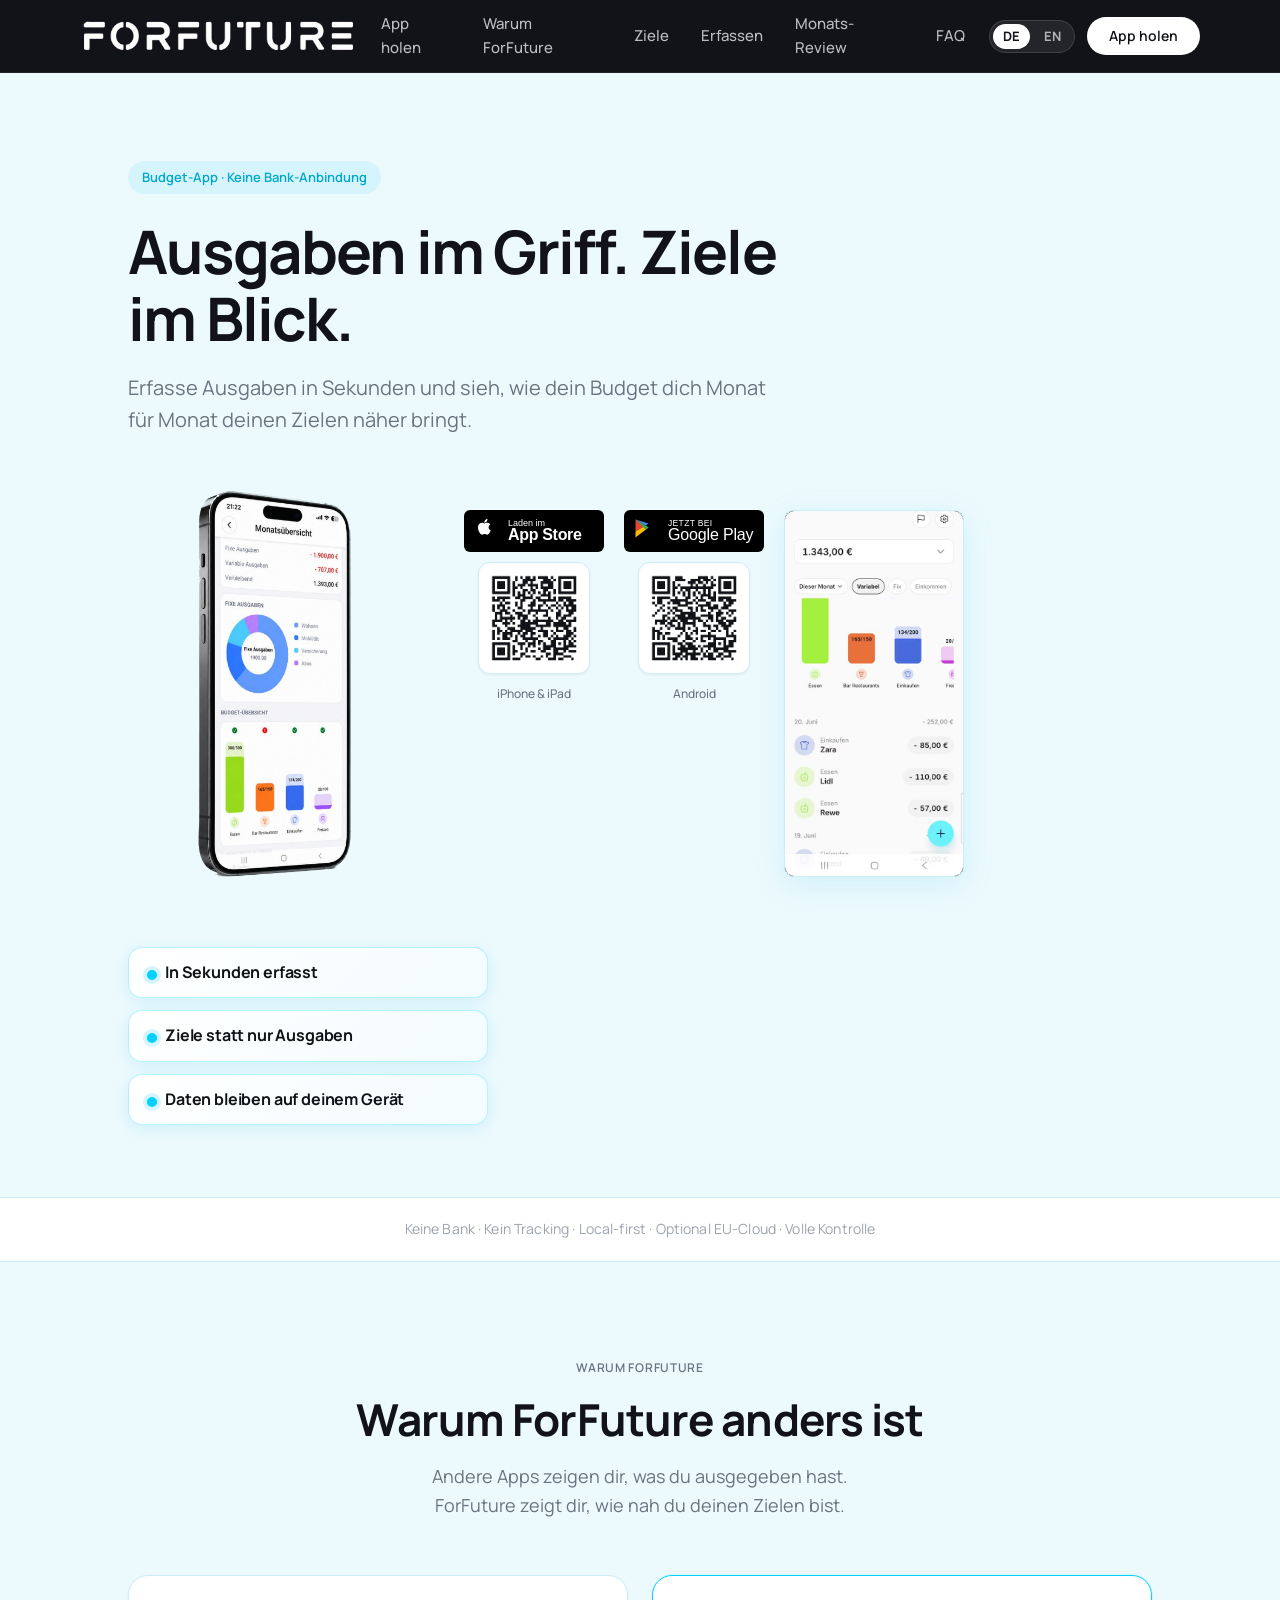
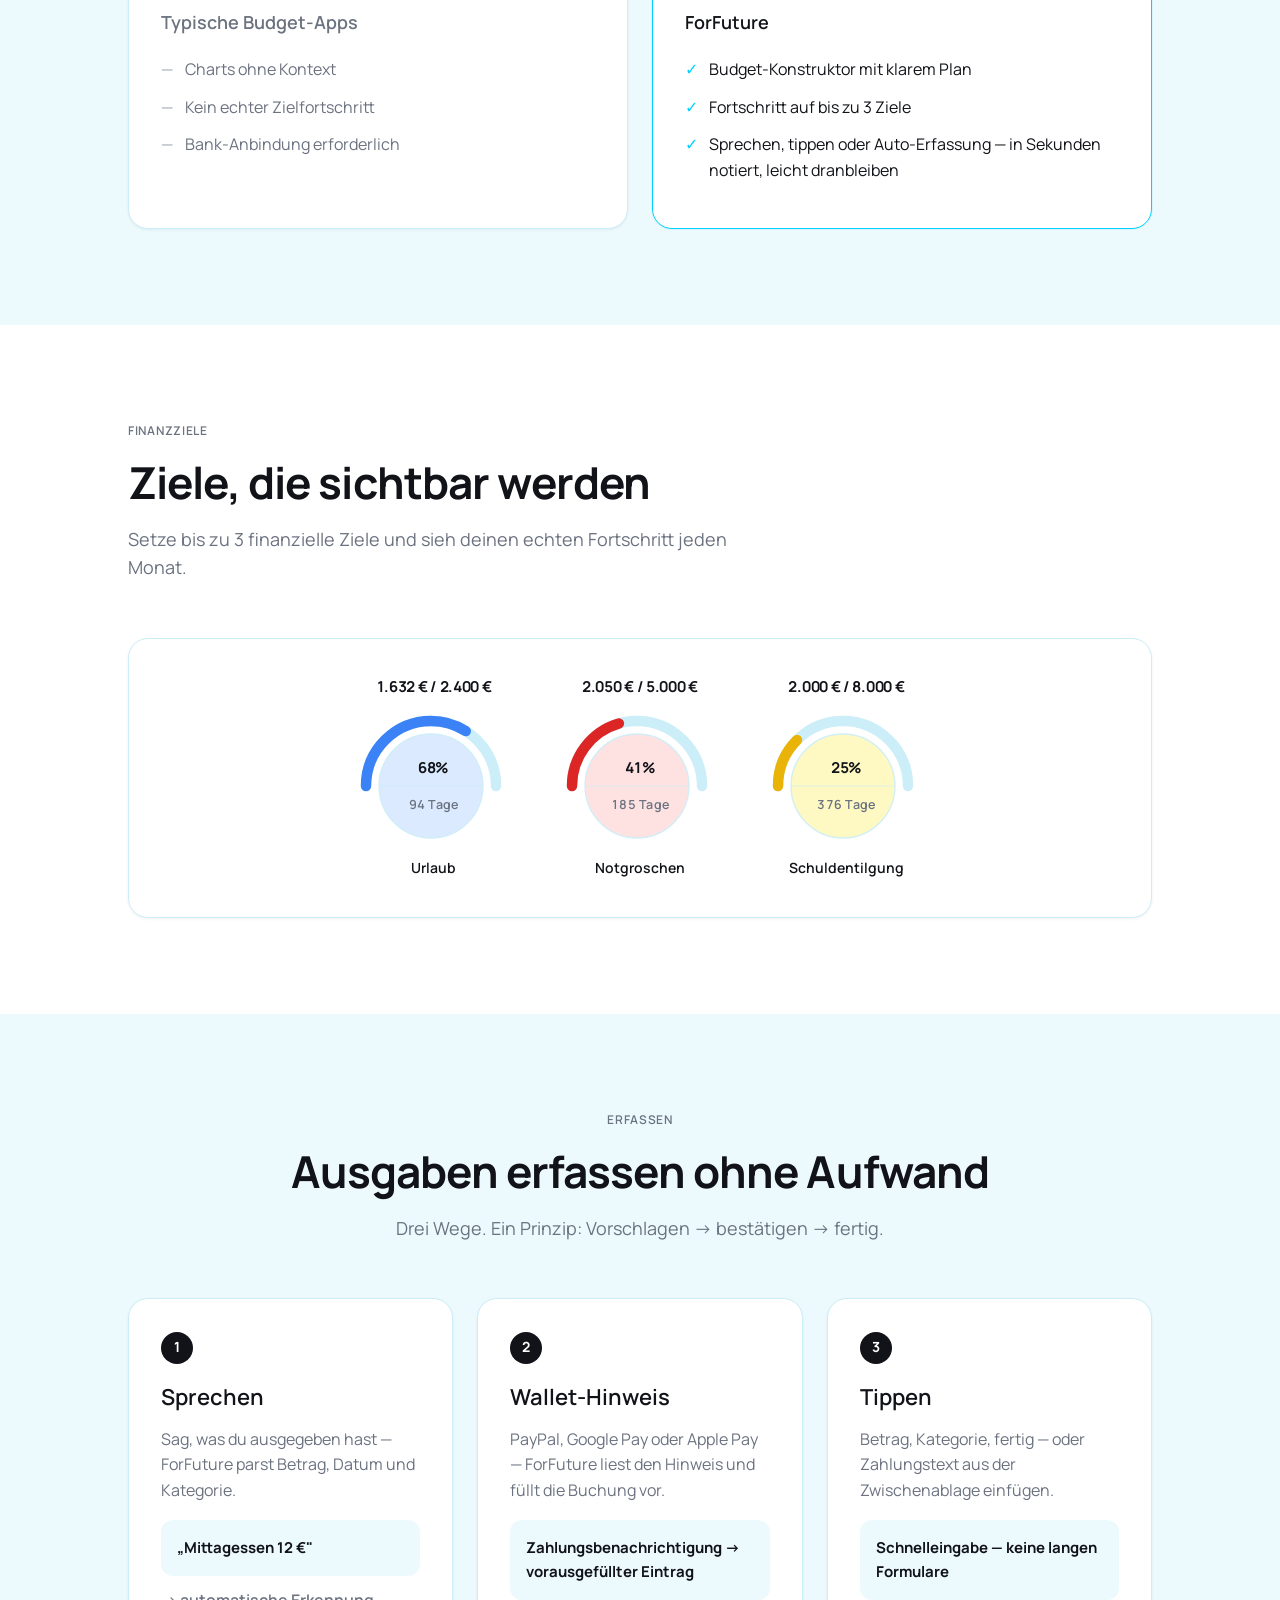
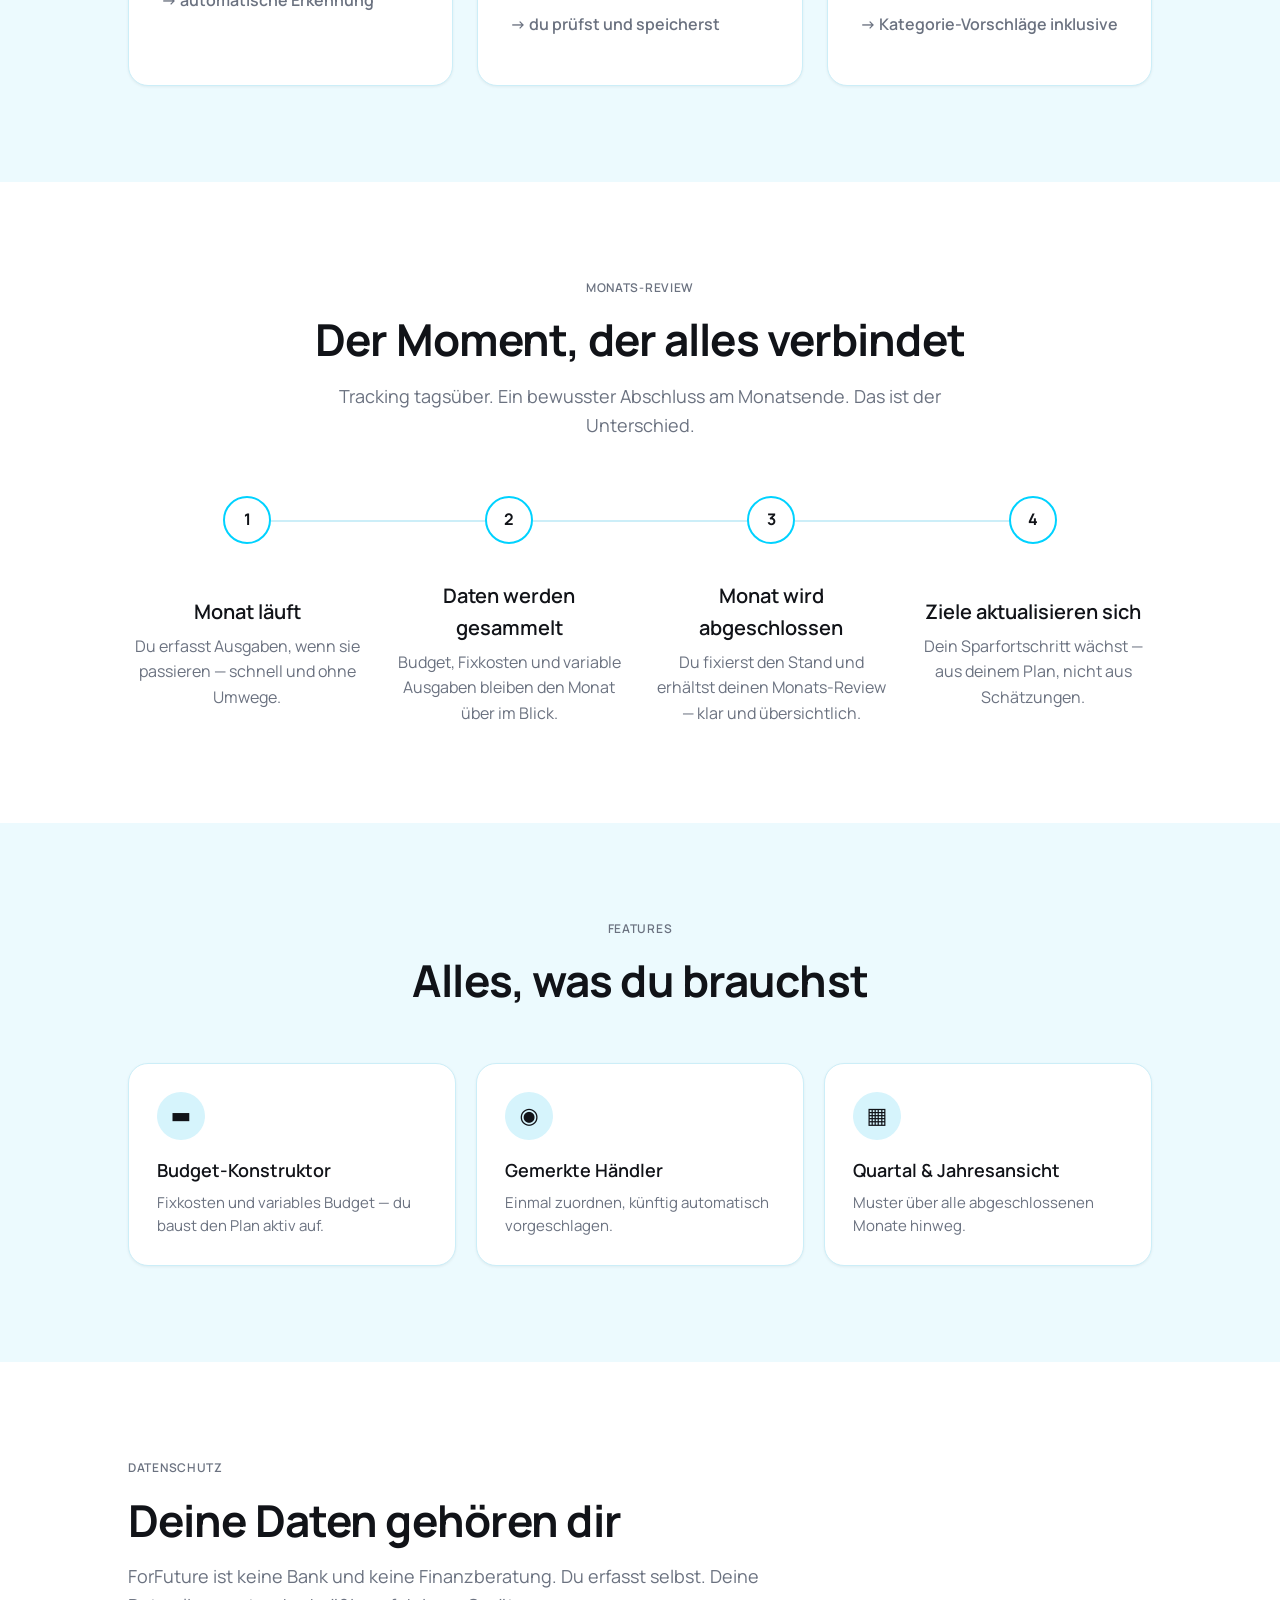
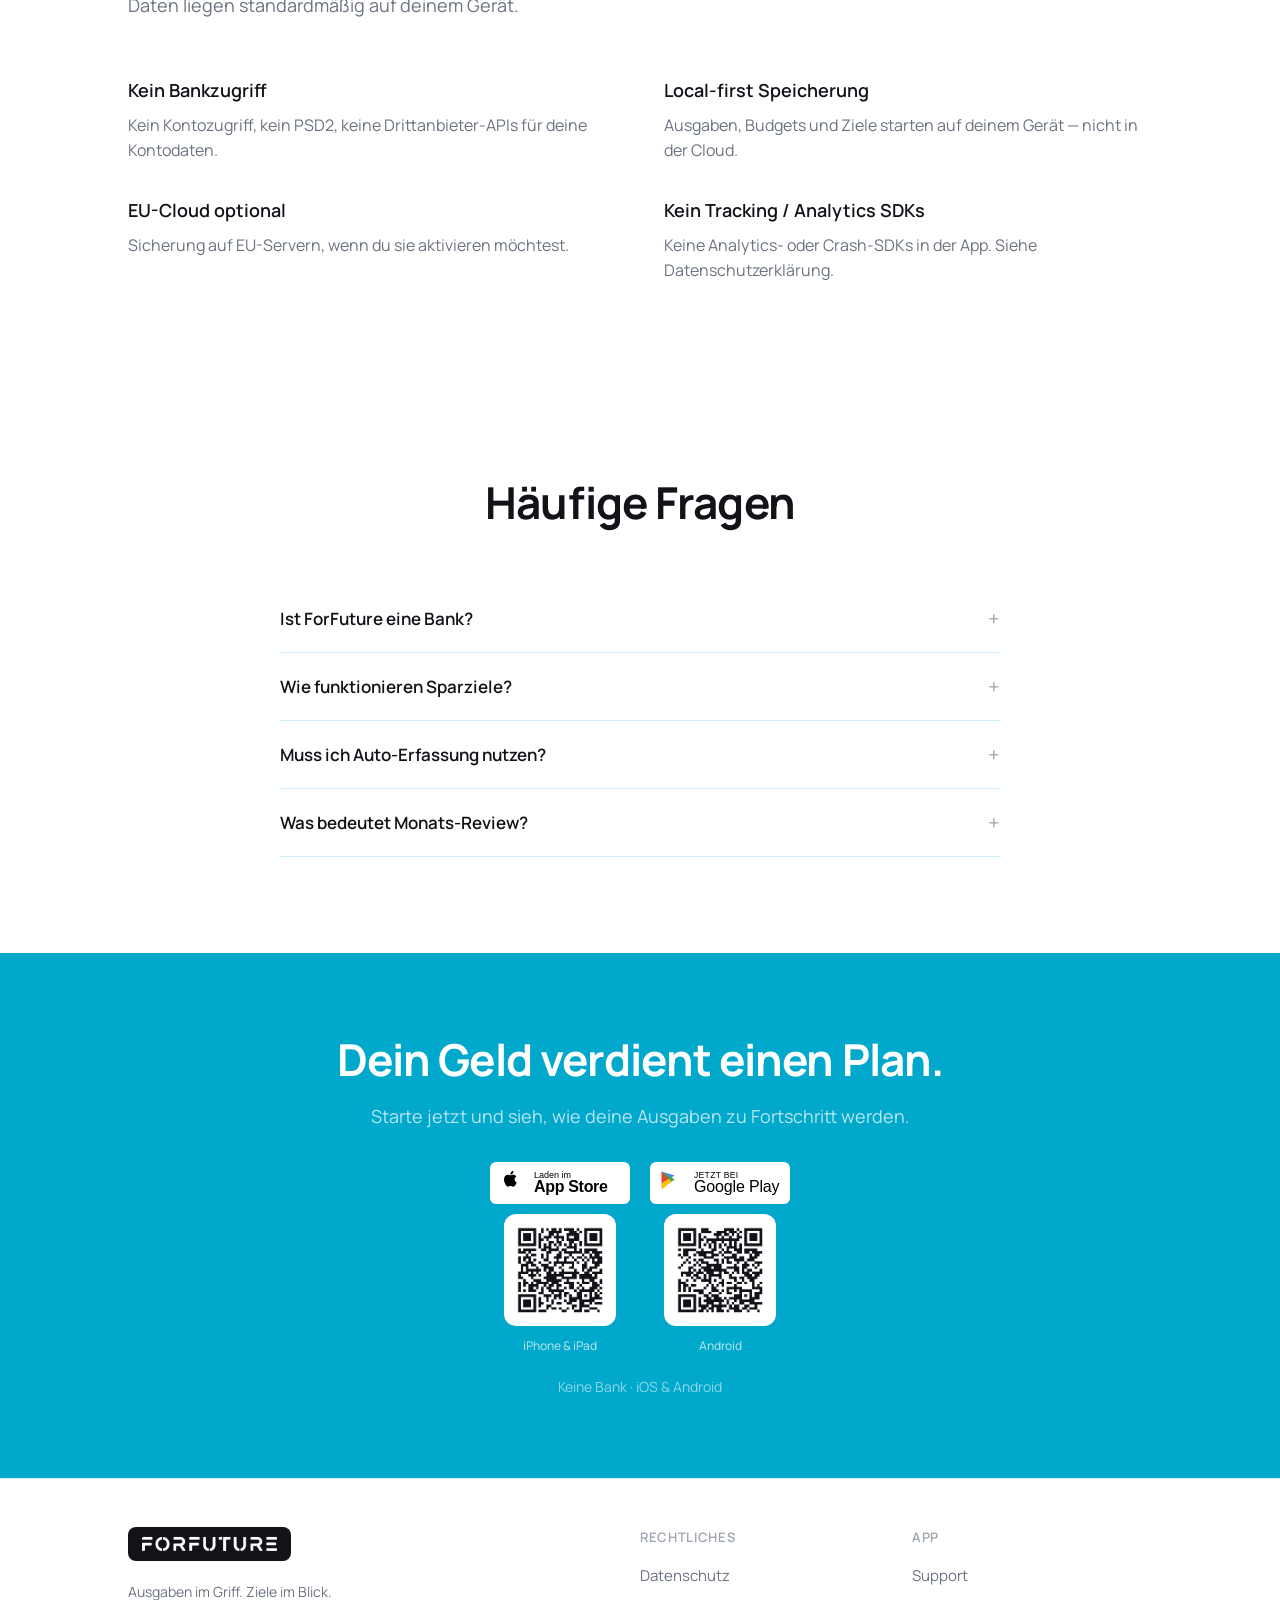
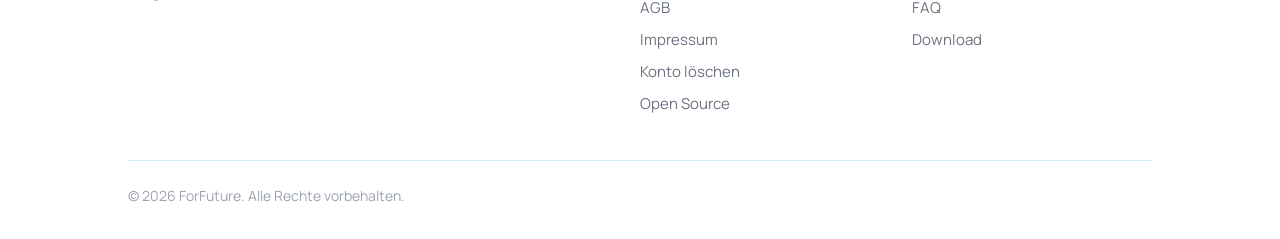
==== index.html @ 17294457 "Update index.html" ====
<!DOCTYPE html>
<html lang="de">
  <head>
    <meta charset="utf-8" />
    <meta name="viewport" content="width=device-width, initial-scale=1" />
    <title>ForFuture — Ausgaben im Griff. Ziele im Blick.</title>
    <meta
      name="description"
      content="Budget- und Ziel-App ohne Bank-Anbindung. Ausgaben in Sekunden erfassen, Sparziele verfolgen, Monate abschließen."
    />
    <meta property="og:title" content="ForFuture — Ausgaben im Griff. Ziele im Blick." />
    <meta
      property="og:description"
      content="Erfasse Ausgaben in Sekunden und sieh, wie dein Budget dich Monat für Monat deinen Zielen näher bringt."
    />
    <meta property="og:type" content="website" />
    <meta property="og:url" content="https://forfuture.app/" />
    <link rel="preconnect" href="https://fonts.googleapis.com" />
    <link rel="preconnect" href="https://fonts.gstatic.com" crossorigin />
    <link rel="icon" href="images/favicon.png" type="image/png" sizes="32x32" />
    <link rel="icon" href="images/favicon-512.png" type="image/png" sizes="512x512" />
    <link rel="apple-touch-icon" href="images/apple-touch-icon.png" sizes="180x180" />
    <link
      href="https://fonts.googleapis.com/css2?family=Manrope:wght@400;500;600;700&display=swap"
      rel="stylesheet"
    />
    <link rel="stylesheet" href="landing.css" />
  </head>
  <body>
    <header class="site-header">
      <div class="container header-inner">
        <a href="index.html" class="logo" data-i18n-aria="logo.aria" aria-label="ForFuture Startseite">
          <img
            src="images/forfuture-wordmark-dark.png"
            alt="ForFuture"
            class="logo-wordmark-header"
            width="200"
            height="32"
          />
        </a>
        <nav class="nav-desktop" data-i18n-aria="nav.aria" aria-label="Hauptnavigation">
          <a href="#download" data-i18n="nav.download">App holen</a>
          <a href="#warum" data-i18n="nav.why">Warum ForFuture</a>
          <a href="#ziele" data-i18n="nav.goals">Ziele</a>
          <a href="#erfassen" data-i18n="nav.capture">Erfassen</a>
          <a href="#monats-review" data-i18n="nav.review">Monats-Review</a>
          <a href="#faq" data-i18n="nav.faq">FAQ</a>
        </nav>
        <div class="header-actions">
          <div class="lang-switch" role="group" data-i18n-aria="lang.switch.aria" aria-label="Sprache wählen">
            <button type="button" class="lang-switch-btn is-active" data-lang="de" aria-pressed="true">DE</button>
            <button type="button" class="lang-switch-btn" data-lang="en" aria-pressed="false">EN</button>
          </div>
          <a href="#download" class="btn btn-primary btn-sm" data-i18n="nav.download">App holen</a>
          <button
            class="nav-toggle"
            type="button"
            data-i18n-aria="nav.menu"
            aria-label="Menü öffnen"
            aria-expanded="false"
            aria-controls="nav-mobile"
          >
            <span></span>
            <span></span>
            <span></span>
          </button>
        </div>
      </div>
      <nav id="nav-mobile" class="nav-mobile" data-i18n-aria="nav.mobile.aria" aria-label="Mobile Navigation">
        <div class="lang-switch lang-switch--mobile" role="group" data-i18n-aria="lang.switch.aria" aria-label="Sprache wählen">
          <button type="button" class="lang-switch-btn is-active" data-lang="de" aria-pressed="true">DE</button>
          <button type="button" class="lang-switch-btn" data-lang="en" aria-pressed="false">EN</button>
        </div>
        <a href="#download" data-i18n="nav.download">App holen</a>
        <a href="#warum" data-i18n="nav.why">Warum ForFuture</a>
        <a href="#ziele" data-i18n="nav.goals">Ziele</a>
        <a href="#erfassen" data-i18n="nav.capture">Erfassen</a>
        <a href="#monats-review" data-i18n="nav.review">Monats-Review</a>
        <a href="#faq" data-i18n="nav.faq">FAQ</a>
        <a href="#download" class="btn btn-primary" style="margin-top: 16px; text-align: center" data-i18n="nav.download">App holen</a>
      </nav>
    </header>

    <main>
      <!-- Hero -->
      <section class="hero" id="download">
        <div class="container">
          <div class="hero-intro">
            <span class="hero-eyebrow" data-i18n="hero.eyebrow">Budget-App · Keine Bank-Anbindung</span>
            <h1 class="hero-title" data-i18n="hero.title">Ausgaben im Griff. Ziele im Blick.</h1>
            <p class="hero-sub" data-i18n="hero.sub">
              Erfasse Ausgaben in Sekunden und sieh, wie dein Budget dich Monat für Monat deinen
              Zielen näher bringt.
            </p>
          </div>

          <div class="hero-media-row">
            <figure class="hero-phone">
              <img
                src="images/phone-ff2.png"
                data-i18n-alt="hero.phone.alt"
                alt="ForFuture App — Monatsübersicht auf dem Smartphone"
                class="hero-phone-img"
                width="300"
                height="612"
                loading="eager"
                decoding="async"
              />
            </figure>
            <div class="hero-store-col">
              <div class="hero-download-row">
              <div class="store-download-grid">
                <div class="store-download-card">
                  <a
                    href="https://apps.apple.com/de/app/forfuture/id6757244689"
                    class="store-badge-link"
                    data-store="ios"
                    target="_blank"
                    rel="noopener noreferrer"
                    data-i18n-aria="store.ios.aria"
                    aria-label="Im App Store laden">
                    <img
                      src="images/app-store-de.svg"
                      data-i18n-alt="store.ios.alt"
                      alt="Laden im App Store"
                      class="store-badge-img"
                      width="140"
                      height="42"
                    />
                  </a>
                  <a
                    href="https://apps.apple.com/de/app/forfuture/id6757244689"
                    class="store-qr-link"
                    data-store="ios"
                    target="_blank"
                    rel="noopener noreferrer"
                    data-i18n-aria="store.qr.ios.aria"
                    aria-label="QR-Code App Store">
                    <img
                      src="images/app-store.png"
                      alt="QR-Code App Store"
                      class="store-qr"
                      width="112"
                      height="112"
                      loading="lazy"
                    />
                  </a>
                  <span class="store-qr-label">iPhone &amp; iPad</span>
                </div>
                <div class="store-download-card">
                  <a
                    href="https://play.google.com/store/apps/details?id=com.forfuture"
                    class="store-badge-link"
                    data-store="android"
                    target="_blank"
                    rel="noopener noreferrer"
                    data-i18n-aria="store.android.aria"
                    aria-label="Bei Google Play laden">
                    <img
                      src="images/google-play-de.svg"
                      data-i18n-alt="store.android.alt"
                      alt="Jetzt bei Google Play"
                      class="store-badge-img"
                      width="140"
                      height="42"
                    />
                  </a>
                  <a
                    href="https://play.google.com/store/apps/details?id=com.forfuture"
                    class="store-qr-link"
                    data-store="android"
                    target="_blank"
                    rel="noopener noreferrer"
                    data-i18n-aria="store.qr.android.aria"
                    aria-label="QR-Code Google Play">
                    <img
                      src="images/google-play.png"
                      alt="QR-Code Google Play"
                      class="store-qr"
                      width="112"
                      height="112"
                      loading="lazy"
                    />
                  </a>
                  <span class="store-qr-label">Android</span>
                </div>
              </div>
              <figure class="hero-video-wrap">
                <video
                  class="hero-video"
                  autoplay
                  muted
                  loop
                  playsinline
                  preload="metadata"
                  poster="images/hero-demo-poster.jpg"
                  data-i18n-aria="hero.video.aria"
                  aria-label="ForFuture App — Kurzdemo"
                >
                  <source src="videos/hero-demo.mp4" type="video/mp4" />
                </video>
              </figure>
              </div>
            </div>
          </div>

          <div class="trust-pills hero-trust-pills">
            <span class="trust-pill" data-i18n="trust.pill1">In Sekunden erfasst</span>
            <span class="trust-pill" data-i18n="trust.pill2">Ziele statt nur Ausgaben</span>
            <span class="trust-pill" data-i18n="trust.pill3">Daten bleiben auf deinem Gerät</span>
          </div>
        </div>
      </section>

      <!-- Trust Bar -->
      <div class="trust-bar">
        <div class="container">
          <p data-i18n="trust.bar">
            Keine Bank · Kein Tracking · Local-first · Optional EU-Cloud · Volle Kontrolle
          </p>
        </div>
      </div>

      <!-- 3. Why ForFuture -->
      <section class="section" id="warum">
        <div class="container">
          <header class="section-header section-header--center">
            <span class="section-label" data-i18n="why.label">Warum ForFuture</span>
            <h2 class="section-title" data-i18n="why.title">Warum ForFuture anders ist</h2>
            <p class="section-sub section-sub--center" data-i18n-html="why.sub">
              Andere Apps zeigen dir, was du ausgegeben hast.<br />
              ForFuture zeigt dir, wie nah du deinen Zielen bist.
            </p>
          </header>
          <div class="comparison">
            <div class="comparison-card">
              <h3 data-i18n="why.other.title">Typische Budget-Apps</h3>
              <ul>
                <li data-i18n="why.other.l1">Charts ohne Kontext</li>
                <li data-i18n="why.other.l2">Kein echter Zielfortschritt</li>
                <li data-i18n="why.other.l3">Bank-Anbindung erforderlich</li>
              </ul>
            </div>
            <div class="comparison-card comparison-card--highlight">
              <h3 data-i18n="why.ff.title">ForFuture</h3>
              <ul>
                <li data-i18n="why.ff.l1">Budget-Konstruktor mit klarem Plan</li>
                <li data-i18n="why.ff.l2">Fortschritt auf bis zu 3 Ziele</li>
                <li data-i18n="why.ff.l3">Sprechen, tippen oder Auto-Erfassung — in Sekunden notiert, leicht dranbleiben</li>
              </ul>
            </div>
          </div>
        </div>
      </section>

      <!-- 4. Goals System -->
      <section class="section section--subtle" id="ziele">
        <div class="container">
          <header class="section-header">
            <span class="section-label" data-i18n="goals.label">Finanzziele</span>
            <h2 class="section-title" data-i18n="goals.title">Ziele, die sichtbar werden</h2>
            <p class="section-sub" data-i18n="goals.sub">
              Setze bis zu 3 finanzielle Ziele und sieh deinen echten Fortschritt jeden Monat.
            </p>
          </header>

          <div class="goals-showcase">
            <div class="goals-dash-card">
            <div class="goals-dash-row" role="list" data-i18n-aria="goals.aria" aria-label="Beispiel Sparziele">
              <article class="goal-dash" role="listitem" data-progress="68" data-r-out="65" style="--goal-accent: #3B82F6; --goal-soft: #DBEAFE">
                <p class="goal-dash-amount">1.632 € / 2.400 €</p>
                <div class="goal-dash-ring-wrap">
                  <svg class="goal-dash-svg" viewBox="0 0 154 146" aria-hidden="true">
                    <path class="goal-dash-track" d="M 9 79 A 65 65 0 0 1 139 79" />
                    <path
                      class="goal-dash-progress"
                      d="M 9 79 A 65 65 0 0 1 139 79"
                      stroke="#3B82F6"
                      pathLength="100"
                      stroke-dasharray="68 100"
                      stroke-dashoffset="0"
                    />
                    <circle class="goal-dash-inner" cx="74" cy="79" r="52" />
                    <circle class="goal-dash-inner-ring" cx="74" cy="79" r="52" />
                    <line class="goal-dash-midline" x1="22" y1="79" x2="126" y2="79" />
                  </svg>
                  <div class="goal-dash-face">
                    <span class="goal-dash-pct">68%</span>
                    <span class="goal-dash-days" data-i18n="goal.days1">94 Tage</span>
                  </div>
                </div>
                <h4 class="goal-dash-title" data-i18n="goal.vacation">Urlaub</h4>
              </article>

              <article class="goal-dash" role="listitem" data-progress="41" data-r-out="65" style="--goal-accent: #DC2626; --goal-soft: #FEE2E2">
                <p class="goal-dash-amount">2.050 € / 5.000 €</p>
                <div class="goal-dash-ring-wrap">
                  <svg class="goal-dash-svg" viewBox="0 0 154 146" aria-hidden="true">
                    <path class="goal-dash-track" d="M 9 79 A 65 65 0 0 1 139 79" />
                    <path
                      class="goal-dash-progress"
                      d="M 9 79 A 65 65 0 0 1 139 79"
                      stroke="#DC2626"
                      pathLength="100"
                      stroke-dasharray="41 100"
                      stroke-dashoffset="0"
                    />
                    <circle class="goal-dash-inner" cx="74" cy="79" r="52" />
                    <circle class="goal-dash-inner-ring" cx="74" cy="79" r="52" />
                    <line class="goal-dash-midline" x1="22" y1="79" x2="126" y2="79" />
                  </svg>
                  <div class="goal-dash-face">
                    <span class="goal-dash-pct">41%</span>
                    <span class="goal-dash-days" data-i18n="goal.days2">185 Tage</span>
                  </div>
                </div>
                <h4 class="goal-dash-title" data-i18n="goal.emergency">Notgroschen</h4>
              </article>

              <article class="goal-dash" role="listitem" data-progress="25" data-r-out="65" style="--goal-accent: #EAB308; --goal-soft: #FEF9C3">
                <p class="goal-dash-amount">2.000 € / 8.000 €</p>
                <div class="goal-dash-ring-wrap">
                  <svg class="goal-dash-svg" viewBox="0 0 154 146" aria-hidden="true">
                    <path class="goal-dash-track" d="M 9 79 A 65 65 0 0 1 139 79" />
                    <path
                      class="goal-dash-progress"
                      d="M 9 79 A 65 65 0 0 1 139 79"
                      stroke="#EAB308"
                      pathLength="100"
                      stroke-dasharray="25 100"
                      stroke-dashoffset="0"
                    />
                    <circle class="goal-dash-inner" cx="74" cy="79" r="52" />
                    <circle class="goal-dash-inner-ring" cx="74" cy="79" r="52" />
                    <line class="goal-dash-midline" x1="22" y1="79" x2="126" y2="79" />
                  </svg>
                  <div class="goal-dash-face">
                    <span class="goal-dash-pct">25%</span>
                    <span class="goal-dash-days" data-i18n="goal.days3">376 Tage</span>
                  </div>
                </div>
                <h4 class="goal-dash-title" data-i18n="goal.debt">Schuldentilgung</h4>
              </article>
            </div>
            </div>
          </div>
        </div>
      </section>

      <!-- 5. Easy Tracking -->
      <section class="section" id="erfassen">
        <div class="container">
          <header class="section-header section-header--center">
            <span class="section-label" data-i18n="capture.label">Erfassen</span>
            <h2 class="section-title" data-i18n="capture.title">Ausgaben erfassen ohne Aufwand</h2>
            <p class="section-sub section-sub--center" data-i18n="capture.sub">
              Drei Wege. Ein Prinzip: Vorschlagen → bestätigen → fertig.
            </p>
          </header>

          <div class="methods-grid">
            <article class="method-card">
              <span class="method-num">1</span>
              <h3 data-i18n="method1.title">Sprechen</h3>
              <p data-i18n="method1.p">Sag, was du ausgegeben hast — ForFuture parst Betrag, Datum und Kategorie.</p>
              <div class="method-demo">
                <strong data-i18n="method1.demo">„Mittagessen 12 €"</strong>
              </div>
              <p class="method-arrow" data-i18n="method1.arrow">→ automatische Erkennung</p>
            </article>

            <article class="method-card">
              <span class="method-num">2</span>
              <h3 data-i18n="method2.title">Wallet-Hinweis</h3>
              <p data-i18n="method2.p">PayPal, Google Pay oder Apple Pay — ForFuture liest den Hinweis und füllt die Buchung vor.</p>
              <div class="method-demo">
                <strong data-i18n="method2.demo">Zahlungsbenachrichtigung → vorausgefüllter Eintrag</strong>
              </div>
              <p class="method-arrow" data-i18n="method2.arrow">→ du prüfst und speicherst</p>
            </article>

            <article class="method-card">
              <span class="method-num">3</span>
              <h3 data-i18n="method3.title">Tippen</h3>
              <p data-i18n="method3.p">Betrag, Kategorie, fertig — oder Zahlungstext aus der Zwischenablage einfügen.</p>
              <div class="method-demo">
                <strong data-i18n="method3.demo">Schnelleingabe — keine langen Formulare</strong>
              </div>
              <p class="method-arrow" data-i18n="method3.arrow">→ Kategorie-Vorschläge inklusive</p>
            </article>
          </div>
        </div>
      </section>

      <!-- 6. Monthly Progress Loop -->
      <section class="section section--subtle" id="monats-review">
        <div class="container">
          <header class="section-header section-header--center">
            <span class="section-label" data-i18n="review.label">Monats-Review</span>
            <h2 class="section-title" data-i18n="review.title">Der Moment, der alles verbindet</h2>
            <p class="section-sub section-sub--center" data-i18n="review.sub">
              Tracking tagsüber. Ein bewusster Abschluss am Monatsende. Das ist der Unterschied.
            </p>
          </header>

          <div class="loop-steps">
            <div class="loop-step">
              <span class="loop-step-num">1</span>
              <div>
                <h3 data-i18n="loop1.title">Monat läuft</h3>
                <p data-i18n="loop1.p">Du erfasst Ausgaben, wenn sie passieren — schnell und ohne Umwege.</p>
              </div>
            </div>
            <div class="loop-step">
              <span class="loop-step-num">2</span>
              <div>
                <h3 data-i18n="loop2.title">Daten werden gesammelt</h3>
                <p data-i18n="loop2.p">Budget, Fixkosten und variable Ausgaben bleiben den Monat über im Blick.</p>
              </div>
            </div>
            <div class="loop-step">
              <span class="loop-step-num">3</span>
              <div>
                <h3 data-i18n="loop3.title">Monat wird abgeschlossen</h3>
                <p data-i18n="loop3.p">Du fixierst den Stand und erhältst deinen Monats-Review — klar und übersichtlich.</p>
              </div>
            </div>
            <div class="loop-step">
              <span class="loop-step-num">4</span>
              <div>
                <h3 data-i18n="loop4.title">Ziele aktualisieren sich</h3>
                <p data-i18n="loop4.p">Dein Sparfortschritt wächst — aus deinem Plan, nicht aus Schätzungen.</p>
              </div>
            </div>
          </div>
        </div>
      </section>

      <!-- 7. Feature Grid -->
      <section class="section" id="features">
        <div class="container">
          <header class="section-header section-header--center">
            <span class="section-label" data-i18n="feat.label">Features</span>
            <h2 class="section-title" data-i18n="feat.title">Alles, was du brauchst</h2>
          </header>

          <div class="feature-grid feature-grid--3">
            <article class="feature-card">
              <div class="feature-card-icon" aria-hidden="true">▬</div>
              <h3 data-i18n="feat1.title">Budget-Konstruktor</h3>
              <p data-i18n="feat1.p">Fixkosten und variables Budget — du baust den Plan aktiv auf.</p>
            </article>
            <article class="feature-card">
              <div class="feature-card-icon" aria-hidden="true">◉</div>
              <h3 data-i18n="feat2.title">Gemerkte Händler</h3>
              <p data-i18n="feat2.p">Einmal zuordnen, künftig automatisch vorgeschlagen.</p>
            </article>
            <article class="feature-card">
              <div class="feature-card-icon" aria-hidden="true">▦</div>
              <h3 data-i18n="feat3.title">Quartal &amp; Jahresansicht</h3>
              <p data-i18n="feat3.p">Muster über alle abgeschlossenen Monate hinweg.</p>
            </article>
          </div>
        </div>
      </section>

      <!-- 8. Trust & Privacy -->
      <section class="section section--subtle" id="vertrauen">
        <div class="container">
          <header class="section-header">
            <span class="section-label" data-i18n="privacy.label">Datenschutz</span>
            <h2 class="section-title" data-i18n="privacy.title">Deine Daten gehören dir</h2>
            <p class="section-sub" data-i18n="privacy.sub">
              ForFuture ist keine Bank und keine Finanzberatung. Du erfasst selbst. Deine Daten
              liegen standardmäßig auf deinem Gerät.
            </p>
          </header>

          <div class="trust-grid">
            <div class="trust-point">
              <h3 data-i18n="priv1.title">Kein Bankzugriff</h3>
              <p data-i18n="priv1.p">Kein Kontozugriff, kein PSD2, keine Drittanbieter-APIs für deine Kontodaten.</p>
            </div>
            <div class="trust-point">
              <h3 data-i18n="priv2.title">Local-first Speicherung</h3>
              <p data-i18n="priv2.p">Ausgaben, Budgets und Ziele starten auf deinem Gerät — nicht in der Cloud.</p>
            </div>
            <div class="trust-point">
              <h3 data-i18n="priv3.title">EU-Cloud optional</h3>
              <p data-i18n="priv3.p">Sicherung auf EU-Servern, wenn du sie aktivieren möchtest.</p>
            </div>
            <div class="trust-point">
              <h3 data-i18n="priv4.title">Kein Tracking / Analytics SDKs</h3>
              <p data-i18n-html="priv4.p">Keine Analytics- oder Crash-SDKs in der App. Siehe
                <a href="privacy-policy.html">Datenschutzerklärung</a>.</p>
            </div>
          </div>
        </div>
      </section>

      <!-- FAQ -->
      <section class="section section--subtle" id="faq">
        <div class="container">
          <header class="section-header section-header--center">
            <h2 class="section-title" data-i18n="faq.title">Häufige Fragen</h2>
          </header>

          <div class="faq-list">
            <div class="faq-item">
              <button class="faq-question" type="button" aria-expanded="false">
                <span data-i18n="faq1.q">Ist ForFuture eine Bank?</span>
                <span class="faq-icon" aria-hidden="true">+</span>
              </button>
              <div class="faq-answer" data-i18n="faq1.a">
                Nein. Du erfasst Ausgaben selbst. ForFuture ist keine Finanzberatung und verbindet
                sich nicht mit deinem Girokonto.
              </div>
            </div>
            <div class="faq-item">
              <button class="faq-question" type="button" aria-expanded="false">
                <span data-i18n="faq2.q">Wie funktionieren Sparziele?</span>
                <span class="faq-icon" aria-hidden="true">+</span>
              </button>
              <div class="faq-answer" data-i18n="faq2.a">
                Du legst bis zu drei Ziele mit Betrag und Datum fest. Beim Monats-Review wird der
                Fortschritt aus deinem Budget aktualisiert.
              </div>
            </div>
            <div class="faq-item">
              <button class="faq-question" type="button" aria-expanded="false">
                <span data-i18n="faq3.q">Muss ich Auto-Erfassung nutzen?</span>
                <span class="faq-icon" aria-hidden="true">+</span>
              </button>
              <div class="faq-answer" data-i18n="faq3.a">
                Nein. Sprechen, Tippen und Einfügen funktionieren immer. Auto-Erfassung aus
                Wallet-Hinweisen ist optional.
              </div>
            </div>
            <div class="faq-item">
              <button class="faq-question" type="button" aria-expanded="false">
                <span data-i18n="faq4.q">Was bedeutet Monats-Review?</span>
                <span class="faq-icon" aria-hidden="true">+</span>
              </button>
              <div class="faq-answer" data-i18n="faq4.a">
                Du schließt den Monat ab, erhältst einen Bericht und deine Sparziele werden
                aktualisiert. Quartal- und Jahresübersichten bauen darauf auf.
              </div>
            </div>
          </div>
        </div>
      </section>

      <!-- 11. Final CTA -->
      <section class="final-cta" id="cta-bottom">
        <div class="container">
          <h2 class="section-title" data-i18n="cta.title">Dein Geld verdient einen Plan.</h2>
          <p class="section-sub section-sub--center" data-i18n="cta.sub">
            Starte jetzt und sieh, wie deine Ausgaben zu Fortschritt werden.
          </p>
          <div class="store-download-grid store-download-grid--center">
            <div class="store-download-card">
              <a
                href="https://apps.apple.com/de/app/forfuture/id6757244689"
                class="store-badge-link"
                data-store="ios"
                target="_blank"
                rel="noopener noreferrer"
                data-i18n-aria="store.ios.aria"
                aria-label="Im App Store laden">
                <img
                  src="images/app-store-de-white.svg"
                  data-i18n-alt="store.ios.alt"
                  alt="Laden im App Store"
                  class="store-badge-img"
                  width="140"
                  height="42"
                />
              </a>
              <a
                href="https://apps.apple.com/de/app/forfuture/id6757244689"
                class="store-qr-link"
                data-store="ios"
                target="_blank"
                rel="noopener noreferrer"
                data-i18n-aria="store.qr.ios.aria"
                aria-label="QR-Code App Store">
                <img src="images/app-store.png" alt="QR-Code App Store" class="store-qr" width="112" height="112" loading="lazy" />
              </a>
              <span class="store-qr-label">iPhone &amp; iPad</span>
            </div>
            <div class="store-download-card">
              <a
                href="https://play.google.com/store/apps/details?id=com.forfuture"
                class="store-badge-link"
                data-store="android"
                target="_blank"
                rel="noopener noreferrer"
                data-i18n-aria="store.android.aria"
                aria-label="Bei Google Play laden">
                <img
                  src="images/google-play-de-white.svg"
                  data-i18n-alt="store.android.alt"
                  alt="Jetzt bei Google Play"
                  class="store-badge-img"
                  width="140"
                  height="42"
                />
              </a>
              <a
                href="https://play.google.com/store/apps/details?id=com.forfuture"
                class="store-qr-link"
                data-store="android"
                target="_blank"
                rel="noopener noreferrer"
                data-i18n-aria="store.qr.android.aria"
                aria-label="QR-Code Google Play">
                <img src="images/google-play.png" alt="QR-Code Google Play" class="store-qr" width="112" height="112" loading="lazy" />
              </a>
              <span class="store-qr-label">Android</span>
            </div>
          </div>
          <p class="final-cta-note" data-i18n="cta.note">Keine Bank · iOS &amp; Android</p>
        </div>
      </section>
    </main>

    <footer class="site-footer">
      <div class="container">
        <div class="footer-grid">
          <div class="footer-brand">
            <span class="logo-wordmark-wrap footer-wordmark-wrap">
              <img
                src="images/forfuture-wordmark-dark.png"
                alt="ForFuture"
                class="logo-wordmark"
                width="140"
                height="24"
              />
            </span>
            <p data-i18n="footer.tagline">Ausgaben im Griff. Ziele im Blick.</p>
          </div>
          <div class="footer-col">
            <h4 data-i18n="footer.legal">Rechtliches</h4>
            <a href="privacy-policy.html" data-i18n="footer.privacy">Datenschutz</a>
            <a href="terms-of-service.html" data-i18n="footer.terms">AGB</a>
            <a href="impressum.html" data-i18n="footer.imprint">Impressum</a>
            <a href="delete-account.html" data-i18n="footer.delete">Konto löschen</a>
            <a href="third-party-notices.html" data-i18n="footer.opensource">Open Source</a>
          </div>
          <div class="footer-col">
            <h4 data-i18n="footer.app">App</h4>
            <a href="support.html" data-i18n="footer.support">Support</a>
            <a href="#faq" data-i18n="footer.faq">FAQ</a>
            <a href="#download" data-i18n="footer.download">Download</a>
          </div>
        </div>
        <p class="footer-bottom" data-i18n="footer.copyright">© 2026 ForFuture. Alle Rechte vorbehalten.</p>
      </div>
    </footer>

    <div class="mobile-cta-bar">
      <a href="#download" class="btn btn-primary" data-i18n="nav.download">App holen</a>
    </div>

    <script src="landing.js"></script>
  </body>
</html>
---- landing.css ----
/* ForFuture Landing — brand from newLogo2 (#00D2FF) */
:root {
  --brand: #00d2ff;
  --brand-deep: #00a8cc;
  --header-h: 80px;
  --bg: #ecfafe;
  --card: #ffffff;
  --text: #111318;
  --text-secondary: #6b7280;
  --text-muted: #9ca3af;
  --border: #cceef8;
  --accent: #00d2ff;
  --accent-soft: #d6f4fc;
  --cta: #111318;
  --cta-hover: #2a2f36;
  --shadow: 0 1px 3px rgba(17, 19, 24, 0.06);
  --shadow-lg: 0 8px 32px rgba(0, 168, 204, 0.12);
  --max-w: 1120px;
  --radius-card: 20px;
  --radius-pill: 999px;
  --section-y: 96px;
  --font: 'Manrope', system-ui, -apple-system, sans-serif;
}

*,
*::before,
*::after {
  box-sizing: border-box;
  margin: 0;
  padding: 0;
}

html {
  scroll-behavior: smooth;
}

body {
  font-family: var(--font);
  font-size: 18px;
  line-height: 1.6;
  color: var(--text);
  background: var(--bg);
  -webkit-font-smoothing: antialiased;
}

img {
  max-width: 100%;
  height: auto;
  display: block;
}

a {
  color: inherit;
  text-decoration: none;
}

ul {
  list-style: none;
}

.container {
  width: 100%;
  max-width: var(--max-w);
  margin: 0 auto;
  padding: 0 24px;
}

@media (min-width: 768px) {
  .container {
    padding: 0 48px;
  }
}

.section {
  padding: var(--section-y) 0;
}

.section--subtle {
  background: var(--card);
}

.section-label {
  display: block;
  font-size: 12px;
  font-weight: 600;
  letter-spacing: 0.06em;
  text-transform: uppercase;
  color: var(--text-secondary);
  margin-bottom: 16px;
}

.section-title {
  font-size: clamp(32px, 5vw, 44px);
  font-weight: 700;
  line-height: 1.2;
  letter-spacing: -0.02em;
  margin-bottom: 16px;
}

.section-sub {
  font-size: 18px;
  color: var(--text-secondary);
  max-width: 640px;
  line-height: 1.6;
}

.section-sub--center {
  margin-left: auto;
  margin-right: auto;
  text-align: center;
}

.section-header {
  margin-bottom: 56px;
}

.section-header--center {
  text-align: center;
}

.section-header--center .section-sub {
  margin-left: auto;
  margin-right: auto;
}

/* Header */
.site-header {
  position: sticky;
  top: 0;
  z-index: 100;
  background: #111318;
  border-bottom: 1px solid rgba(255, 255, 255, 0.08);
}

.site-header.is-scrolled {
  border-bottom-color: rgba(255, 255, 255, 0.12);
}

.header-inner {
  display: flex;
  align-items: center;
  justify-content: space-between;
  min-height: 72px;
  padding: 12px 0;
  gap: 24px;
}

.logo {
  display: block;
  flex-shrink: 0;
  line-height: 0;
}

.logo-wordmark-header {
  display: block;
  height: 28px;
  width: auto;
}

@media (min-width: 768px) {
  .logo-wordmark-header {
    height: 36px;
  }
}

.nav-desktop {
  display: none;
  align-items: center;
  gap: 32px;
}

.nav-desktop a {
  font-size: 15px;
  font-weight: 500;
  color: rgba(255, 255, 255, 0.72);
  transition: color 0.2s;
}

.nav-desktop a:hover {
  color: #ffffff;
}

.header-actions {
  display: flex;
  align-items: center;
  gap: 12px;
}

.lang-switch {
  display: flex;
  align-items: center;
  gap: 4px;
  padding: 3px;
  background: rgba(255, 255, 255, 0.08);
  border-radius: var(--radius-pill);
  border: 1px solid rgba(255, 255, 255, 0.12);
}

.lang-switch-btn {
  min-width: 36px;
  padding: 6px 10px;
  border: none;
  border-radius: var(--radius-pill);
  background: transparent;
  color: rgba(255, 255, 255, 0.65);
  font-family: var(--font);
  font-size: 13px;
  font-weight: 700;
  cursor: pointer;
  line-height: 1;
  transition: background 0.2s, color 0.2s;
}

.lang-switch-btn:hover {
  color: #fff;
}

.lang-switch-btn.is-active {
  background: #fff;
  color: #111318;
}

.site-header .btn-primary {
  background: #ffffff;
  color: #111318;
}

.site-header .btn-primary:hover {
  background: var(--accent-soft);
}

.nav-toggle {
  display: flex;
  flex-direction: column;
  justify-content: center;
  gap: 5px;
  width: 44px;
  height: 44px;
  padding: 10px;
  background: none;
  border: none;
  cursor: pointer;
}

.nav-toggle span {
  display: block;
  height: 2px;
  background: #ffffff;
  border-radius: 1px;
  transition: transform 0.2s, opacity 0.2s;
}

.nav-toggle[aria-expanded='true'] span:nth-child(1) {
  transform: translateY(7px) rotate(45deg);
}

.nav-toggle[aria-expanded='true'] span:nth-child(2) {
  opacity: 0;
}

.nav-toggle[aria-expanded='true'] span:nth-child(3) {
  transform: translateY(-7px) rotate(-45deg);
}

.nav-mobile {
  display: none;
  position: fixed;
  inset: var(--header-h) 0 0;
  background: var(--bg);
  padding: 24px;
  border-top: 1px solid var(--border);
  z-index: 99;
}

.nav-mobile.is-open {
  display: flex;
  flex-direction: column;
  gap: 8px;
}

.nav-mobile a {
  font-size: 18px;
  font-weight: 500;
  padding: 12px 0;
  border-bottom: 1px solid var(--border);
}

@media (min-width: 900px) {
  .nav-desktop {
    display: flex;
  }

  .nav-toggle {
    display: none;
  }
}

/* Buttons */
.btn {
  display: inline-flex;
  align-items: center;
  justify-content: center;
  gap: 8px;
  font-family: var(--font);
  font-size: 15px;
  font-weight: 600;
  line-height: 1;
  padding: 14px 28px;
  border-radius: var(--radius-pill);
  border: none;
  cursor: pointer;
  transition: background 0.2s, transform 0.15s;
  white-space: nowrap;
}

.btn:active {
  transform: scale(0.98);
}

.btn-primary {
  background: var(--cta);
  color: #fff;
}

.btn-primary:hover {
  background: var(--cta-hover);
}

.btn-secondary {
  background: transparent;
  color: var(--text);
  border: 1px solid var(--border);
}

.btn-secondary:hover {
  background: var(--card);
}

.btn-sm {
  padding: 12px 22px;
  font-size: 14px;
}

.store-badges {
  display: flex;
  flex-wrap: wrap;
  gap: 12px;
  align-items: center;
}

.store-download-grid {
  display: flex;
  flex-direction: row;
  flex-wrap: nowrap;
  align-items: flex-start;
  gap: 20px;
}

.store-download-grid--center {
  justify-content: center;
  margin: 0 auto 8px;
}

.store-download-card {
  display: flex;
  flex-direction: column;
  align-items: center;
  gap: 10px;
  min-width: 0;
}

.store-badge-link,
.store-qr-link {
  display: block;
  transition: opacity 0.2s, transform 0.2s;
}

.store-badge-link:hover,
.store-qr-link:hover {
  opacity: 0.88;
}

.store-badge-link:active,
.store-qr-link:active {
  transform: scale(0.98);
}

.store-badge-img {
  display: block;
  width: 140px;
  height: 42px;
}

.store-qr {
  display: block;
  width: 112px;
  height: 112px;
  padding: 8px;
  border-radius: 12px;
  background: #ffffff;
  border: 1px solid var(--border);
  box-shadow: var(--shadow);
}

.store-qr-label {
  font-size: 12px;
  font-weight: 500;
  color: var(--text-secondary);
  text-align: center;
}

.store-badge {
  display: block;
  height: 48px;
  transition: opacity 0.2s;
}

.store-badge:hover {
  opacity: 0.85;
}

.store-badge svg {
  height: 48px;
  width: auto;
}

/* Download top */
.download-top {
  padding: 28px 0;
  background: linear-gradient(180deg, var(--brand) 0%, var(--brand-deep) 100%);
  border-bottom: none;
}

.download-top-title,
.download-top-sub {
  color: #fff;
}

.store-badge--dark svg rect {
  fill: #111318;
}

.download-top-inner {
  display: flex;
  flex-direction: column;
  align-items: center;
  gap: 20px;
  text-align: center;
}

.download-top-title {
  font-size: clamp(22px, 3vw, 28px);
  font-weight: 700;
  letter-spacing: -0.02em;
  margin-bottom: 4px;
}

.download-top-sub {
  font-size: 15px;
  opacity: 0.92;
}

.download-top-badges {
  justify-content: center;
}

@media (min-width: 768px) {
  .download-top-inner {
    flex-direction: row;
    justify-content: space-between;
    text-align: left;
  }

  .download-top-badges {
    flex-shrink: 0;
  }
}

/* Hero */
.hero {
  padding: 64px 0 48px;
  overflow: hidden;
}

.hero-intro {
  max-width: 720px;
  margin-bottom: 32px;
}

.hero-eyebrow {
  display: inline-block;
  font-size: 13px;
  font-weight: 600;
  padding: 6px 14px;
  background: var(--accent-soft);
  color: var(--brand-deep);
  border-radius: var(--radius-pill);
  margin-bottom: 24px;
}

.hero-title {
  font-size: clamp(36px, 6vw, 60px);
  font-weight: 700;
  line-height: 1.12;
  letter-spacing: -0.03em;
  margin-bottom: 20px;
}

.hero-sub {
  font-size: clamp(17px, 2.5vw, 20px);
  color: var(--text-secondary);
  line-height: 1.6;
  max-width: 640px;
  margin-bottom: 0;
}

.hero-media-row {
  display: flex;
  flex-direction: column;
  align-items: flex-start;
  gap: 28px;
  margin-bottom: 28px;
}

.hero-phone {
  margin: 0;
  flex-shrink: 0;
  background: transparent;
}

.hero-phone-img {
  display: block;
  width: min(280px, 78vw);
  height: auto;
  border: none;
  outline: none;
  box-shadow: none;
  border-radius: 0;
  background: transparent;
  -webkit-backface-visibility: hidden;
  backface-visibility: hidden;
}

.hero-store-col {
  display: flex;
  flex-direction: column;
  align-items: flex-start;
  gap: 16px;
  width: 100%;
}

.hero-download-row {
  display: flex;
  flex-direction: row;
  flex-wrap: wrap;
  align-items: flex-start;
  gap: 20px;
}

.hero-video-wrap {
  margin: 0;
  flex-shrink: 0;
}

.hero-video {
  display: block;
  width: min(160px, 38vw);
  height: auto;
  border-radius: 10px;
  background: #111318;
  box-shadow: var(--shadow-lg);
  border: 1px solid var(--border);
}

@media (max-width: 520px) {
  .store-download-grid {
    flex-wrap: wrap;
    justify-content: center;
  }
}

.hero-learn-more {
  display: inline-block;
  font-size: 15px;
  font-weight: 600;
  color: var(--brand-deep);
  margin-bottom: 0;
  transition: opacity 0.2s;
}

.hero-learn-more:hover {
  opacity: 0.75;
}

.trust-pills {
  display: flex;
  flex-wrap: wrap;
  gap: 10px;
}

.trust-pill {
  display: inline-flex;
  align-items: center;
  gap: 8px;
  font-size: 13px;
  font-weight: 500;
  padding: 8px 14px;
  background: var(--card);
  border: 1px solid var(--border);
  border-radius: var(--radius-pill);
  color: var(--text-secondary);
}

.trust-pill::before {
  content: '';
  width: 6px;
  height: 6px;
  border-radius: 50%;
  background: var(--accent);
  flex-shrink: 0;
}

.hero-trust-pills {
  display: flex;
  flex-direction: column;
  flex-wrap: nowrap;
  align-items: stretch;
  gap: 12px;
  max-width: 420px;
  margin-top: 28px;
}

.hero-trust-pills .trust-pill {
  display: flex;
  width: 100%;
  font-size: 16px;
  font-weight: 700;
  letter-spacing: -0.01em;
  line-height: 1.35;
  padding: 14px 18px;
  color: var(--text);
  background: linear-gradient(135deg, #ffffff 0%, #f3fcff 100%);
  border: 1px solid rgba(0, 210, 255, 0.28);
  border-radius: 14px;
  box-shadow: 0 4px 16px rgba(0, 168, 204, 0.12);
}

.hero-trust-pills .trust-pill::before {
  width: 10px;
  height: 10px;
  margin-top: 4px;
  background: var(--brand);
  box-shadow: 0 0 0 4px var(--accent-soft);
}

@media (min-width: 768px) {
  .hero-trust-pills {
    max-width: 360px;
  }
}

@media (min-width: 768px) {
  .hero-media-row {
    flex-direction: row;
    align-items: center;
    gap: 36px;
  }

  .hero-phone-img {
    width: min(300px, 34vw);
  }

  .hero-store-col {
    width: auto;
    flex: 1;
    min-width: 0;
    justify-content: center;
  }

  .hero-video {
    width: 180px;
  }
}

@media (min-width: 1024px) {
  .hero {
    padding: 88px 0 72px;
  }

  .hero-phone-img {
    width: 300px;
  }
}

/* Trust bar */
.trust-bar {
  padding: 20px 0;
  background: var(--card);
  border-top: 1px solid var(--border);
  border-bottom: 1px solid var(--border);
}

.trust-bar p {
  text-align: center;
  font-size: 14px;
  color: var(--text-muted);
  letter-spacing: 0.01em;
}

/* Comparison */
.comparison {
  display: grid;
  gap: 24px;
}

.comparison-card {
  background: var(--card);
  border-radius: var(--radius-card);
  padding: 32px;
  border: 1px solid var(--border);
  box-shadow: var(--shadow);
}

.comparison-card--highlight {
  border-color: var(--brand);
  box-shadow: 0 0 0 1px var(--accent-soft);
}

.comparison-card h3 {
  font-size: 18px;
  font-weight: 600;
  margin-bottom: 20px;
  color: var(--text-secondary);
}

.comparison-card--highlight h3 {
  color: var(--text);
}

.comparison-card ul li {
  position: relative;
  padding-left: 24px;
  margin-bottom: 12px;
  font-size: 16px;
  color: var(--text-secondary);
}

.comparison-card--highlight ul li {
  color: var(--text);
}

.comparison-card ul li::before {
  content: '—';
  position: absolute;
  left: 0;
  color: var(--text-muted);
}

.comparison-card--highlight ul li::before {
  content: '✓';
  color: var(--accent);
  font-weight: 700;
}

@media (min-width: 768px) {
  .comparison {
    grid-template-columns: 1fr 1fr;
  }
}

/* Goals section — app-style semicircle gauges */
.goals-showcase {
  display: flex;
  flex-direction: column;
  gap: 32px;
}

.goals-dash-card {
  background: var(--card);
  border: 1px solid var(--border);
  border-radius: var(--radius-card);
  box-shadow: var(--shadow);
  padding: 28px 20px 24px;
}

.goals-dash-row {
  display: flex;
  justify-content: center;
  align-items: flex-start;
  gap: clamp(16px, 3vw, 40px);
  flex-wrap: wrap;
  padding: 8px 0 16px;
}

.goal-dash {
  flex: 0 1 168px;
  min-width: 148px;
  max-width: 180px;
  text-align: center;
  --arc-length: 204.2;
  --arc-filled: 0;
}

.goal-dash-amount {
  font-size: 15px;
  font-weight: 700;
  font-variant-numeric: tabular-nums;
  letter-spacing: -0.02em;
  margin-bottom: 8px;
  color: var(--text);
}

.goal-dash-ring-wrap {
  position: relative;
  width: 154px;
  height: 146px;
  margin: 0 auto;
}

.goal-dash-svg {
  display: block;
  width: 154px;
  height: 146px;
}

.goal-dash-track {
  fill: none;
  stroke: var(--border);
  stroke-width: 10.4;
  stroke-linecap: round;
}

.goal-dash-progress {
  fill: none;
  stroke-width: 10.4;
  stroke-linecap: round;
}

.goal-dash-inner {
  fill: var(--goal-soft, var(--accent-soft));
  stroke: none;
}

.goal-dash-inner-ring {
  fill: none;
  stroke: var(--border);
  stroke-width: 1.35;
  opacity: 0.9;
}

.goal-dash-midline {
  stroke: var(--border);
  stroke-width: 1;
  opacity: 0.65;
}

.goal-dash-face {
  position: absolute;
  left: 0;
  right: 0;
  top: 27px;
  height: 104px;
  display: flex;
  flex-direction: column;
  pointer-events: none;
}

.goal-dash-pct {
  flex: 1;
  display: flex;
  align-items: center;
  justify-content: center;
  padding-top: 10px;
  font-size: 15px;
  font-weight: 700;
  font-variant-numeric: tabular-nums;
  letter-spacing: -0.03em;
  color: var(--text);
}

.goal-dash-days {
  flex: 1;
  display: flex;
  align-items: center;
  justify-content: center;
  padding-bottom: 10px;
  margin-top: -10px;
  font-size: 12.5px;
  font-weight: 600;
  font-variant-numeric: tabular-nums;
  letter-spacing: 0.02em;
  color: var(--text-secondary);
}

.goal-dash-title {
  margin-top: 6px;
  font-size: 14px;
  font-weight: 600;
  line-height: 1.25;
  color: var(--text);
}

.feature-grid {
  display: grid;
  gap: 20px;
}

.feature-grid--2 {
  grid-template-columns: 1fr;
}

.feature-grid--3 {
  grid-template-columns: 1fr;
}

.feature-card {
  background: var(--card);
  border-radius: var(--radius-card);
  padding: 28px;
  border: 1px solid var(--border);
  box-shadow: var(--shadow);
}

.feature-card-icon {
  width: 48px;
  height: 48px;
  border-radius: 50%;
  background: var(--accent-soft);
  display: flex;
  align-items: center;
  justify-content: center;
  margin-bottom: 16px;
  font-size: 22px;
}

.feature-card h3 {
  font-size: 18px;
  font-weight: 600;
  margin-bottom: 8px;
}

.feature-card p {
  font-size: 15px;
  color: var(--text-secondary);
  line-height: 1.5;
}

@media (min-width: 768px) {
  .feature-grid--2,
  .feature-grid--4 {
    grid-template-columns: 1fr 1fr;
  }

  .feature-grid--3 {
    grid-template-columns: repeat(3, 1fr);
  }
}

/* Easy tracking */
.methods-grid {
  display: grid;
  gap: 24px;
}

.method-card {
  background: var(--card);
  border-radius: var(--radius-card);
  padding: 32px;
  border: 1px solid var(--border);
  box-shadow: var(--shadow);
}

.method-num {
  display: inline-flex;
  align-items: center;
  justify-content: center;
  width: 32px;
  height: 32px;
  background: var(--cta);
  color: #fff;
  font-size: 14px;
  font-weight: 700;
  border-radius: 50%;
  margin-bottom: 16px;
}

.method-card h3 {
  font-size: 22px;
  font-weight: 600;
  margin-bottom: 12px;
}

.method-card p {
  font-size: 16px;
  color: var(--text-secondary);
  margin-bottom: 16px;
}

.method-demo {
  background: var(--bg);
  border-radius: 12px;
  padding: 16px;
  font-size: 15px;
  margin-bottom: 12px;
}

.method-demo strong {
  color: var(--text);
}

.method-arrow {
  color: var(--accent);
  font-weight: 600;
  font-size: 14px;
}

.method-tagline {
  font-size: 14px;
  font-weight: 600;
  color: var(--text);
}

@media (min-width: 1024px) {
  .methods-grid {
    grid-template-columns: repeat(3, 1fr);
  }
}

/* Progress loop */
.loop-steps {
  display: grid;
  gap: 0;
  position: relative;
}

.loop-step {
  display: grid;
  grid-template-columns: 48px 1fr;
  gap: 20px;
  padding-bottom: 32px;
  position: relative;
}

.loop-step:not(:last-child)::before {
  content: '';
  position: absolute;
  left: 23px;
  top: 48px;
  bottom: 0;
  width: 2px;
  background: var(--border);
}

.loop-step-num {
  width: 48px;
  height: 48px;
  border-radius: 50%;
  background: var(--card);
  border: 2px solid var(--accent);
  display: flex;
  align-items: center;
  justify-content: center;
  font-weight: 700;
  font-size: 16px;
  flex-shrink: 0;
  z-index: 1;
}

.loop-step h3 {
  font-size: 20px;
  font-weight: 600;
  margin-bottom: 6px;
  padding-top: 10px;
}

.loop-step p {
  font-size: 16px;
  color: var(--text-secondary);
}

@media (min-width: 768px) {
  .loop-steps {
    grid-template-columns: repeat(4, 1fr);
    gap: 24px;
  }

  .loop-step {
    grid-template-columns: 1fr;
    text-align: center;
    padding-bottom: 0;
  }

  .loop-step:not(:last-child)::before {
    left: 50%;
    top: 24px;
    width: 100%;
    height: 2px;
    transform: translateX(24px);
  }

  .loop-step-num {
    margin: 0 auto 16px;
  }

  .loop-step h3 {
    padding-top: 0;
  }
}

/* Trust points */
.trust-grid {
  display: grid;
  gap: 24px;
}

.trust-point {
  padding: 24px 0;
  border-bottom: 1px solid var(--border);
}

.trust-point:last-child {
  border-bottom: none;
}

.trust-point h3 {
  font-size: 18px;
  font-weight: 600;
  margin-bottom: 8px;
}

.trust-point p {
  font-size: 16px;
  color: var(--text-secondary);
}

@media (min-width: 768px) {
  .trust-grid {
    grid-template-columns: 1fr 1fr;
    gap: 32px 48px;
  }

  .trust-point {
    border-bottom: none;
    padding: 0;
  }
}

/* Pricing */
.pricing-card {
  max-width: 480px;
  margin: 0 auto;
  background: var(--card);
  border-radius: var(--radius-card);
  padding: 40px 32px;
  border: 1px solid var(--border);
  box-shadow: var(--shadow-lg);
  text-align: center;
}

.pricing-card h3 {
  font-size: 22px;
  font-weight: 700;
  margin-bottom: 24px;
}

.pricing-row {
  display: flex;
  justify-content: space-between;
  align-items: baseline;
  padding: 14px 0;
  border-bottom: 1px solid var(--border);
  font-size: 16px;
}

.pricing-row:last-of-type {
  border-bottom: none;
  margin-bottom: 28px;
}

.pricing-row .price {
  font-weight: 700;
  font-size: 18px;
}

.pricing-row .badge {
  font-size: 12px;
  font-weight: 600;
  color: var(--brand-deep);
  background: var(--accent-soft);
  padding: 4px 10px;
  border-radius: var(--radius-pill);
  margin-left: 8px;
}

.pricing-trust {
  margin-top: 16px;
  font-size: 14px;
  color: var(--text-muted);
}

/* FAQ */
.faq-list {
  max-width: 720px;
  margin: 0 auto;
}

.faq-item {
  border-bottom: 1px solid var(--border);
}

.faq-question {
  width: 100%;
  display: flex;
  justify-content: space-between;
  align-items: center;
  gap: 16px;
  padding: 20px 0;
  background: none;
  border: none;
  font-family: var(--font);
  font-size: 17px;
  font-weight: 600;
  text-align: left;
  color: var(--text);
  cursor: pointer;
}

.faq-question:hover {
  color: var(--text-secondary);
}

.faq-icon {
  font-size: 20px;
  font-weight: 400;
  color: var(--text-muted);
  flex-shrink: 0;
  transition: transform 0.2s;
}

.faq-item.is-open .faq-icon {
  transform: rotate(45deg);
}

.faq-answer {
  display: none;
  padding: 0 0 20px;
  font-size: 16px;
  color: var(--text-secondary);
  line-height: 1.6;
}

.faq-item.is-open .faq-answer {
  display: block;
}

/* Final CTA */
.final-cta {
  background: var(--brand-deep);
  color: #fff;
  text-align: center;
  padding: 80px 0;
}

.final-cta .section-title {
  color: #fff;
  margin-bottom: 16px;
}

.final-cta .section-sub {
  color: rgba(255, 255, 255, 0.72);
  margin: 0 auto 32px;
}

.final-cta .btn-primary {
  background: #fff;
  color: var(--cta);
}

.final-cta .btn-primary:hover {
  background: var(--bg);
}

.final-cta-note {
  margin-top: 20px;
  font-size: 14px;
  color: rgba(255, 255, 255, 0.55);
}

.final-cta .store-qr {
  border-color: rgba(255, 255, 255, 0.18);
  box-shadow: none;
}

.final-cta .store-qr-label {
  color: rgba(255, 255, 255, 0.65);
}

/* Footer */
.site-footer {
  padding: 48px 0 32px;
  background: var(--card);
  border-top: 1px solid var(--border);
}

.footer-grid {
  display: grid;
  gap: 32px;
  margin-bottom: 40px;
}

.footer-brand p {
  font-size: 14px;
  color: var(--text-secondary);
  margin-top: 12px;
}

.footer-wordmark-wrap {
  display: inline-block;
  background: #111318;
  padding: 8px 12px;
  border-radius: 8px;
  line-height: 0;
}

.footer-wordmark-wrap .logo-wordmark {
  height: 18px;
  width: auto;
  display: block;
}

.footer-col h4 {
  font-size: 13px;
  font-weight: 600;
  text-transform: uppercase;
  letter-spacing: 0.05em;
  color: var(--text-muted);
  margin-bottom: 12px;
}

.footer-col a {
  display: block;
  font-size: 15px;
  color: var(--text-secondary);
  padding: 4px 0;
  transition: color 0.2s;
}

.footer-col a:hover {
  color: var(--text);
}

.footer-bottom {
  padding-top: 24px;
  border-top: 1px solid var(--border);
  font-size: 14px;
  color: var(--text-muted);
}

@media (min-width: 768px) {
  .footer-grid {
    grid-template-columns: 2fr 1fr 1fr;
  }
}

/* Mobile sticky CTA */
.mobile-cta-bar {
  display: none;
  position: fixed;
  bottom: 0;
  left: 0;
  right: 0;
  padding: 12px 16px;
  background: var(--card);
  border-top: 1px solid var(--border);
  z-index: 90;
  box-shadow: 0 -4px 16px rgba(17, 19, 24, 0.06);
}

.mobile-cta-bar .btn {
  width: 100%;
}

@media (max-width: 767px) {
  .mobile-cta-bar {
    display: block;
  }

  body {
    padding-bottom: 72px;
  }

  .section {
    padding: 64px 0;
  }
}

@media (prefers-reduced-motion: reduce) {
  html {
    scroll-behavior: auto;
  }

  .goal-dash-progress {
    transition: none;
  }
}
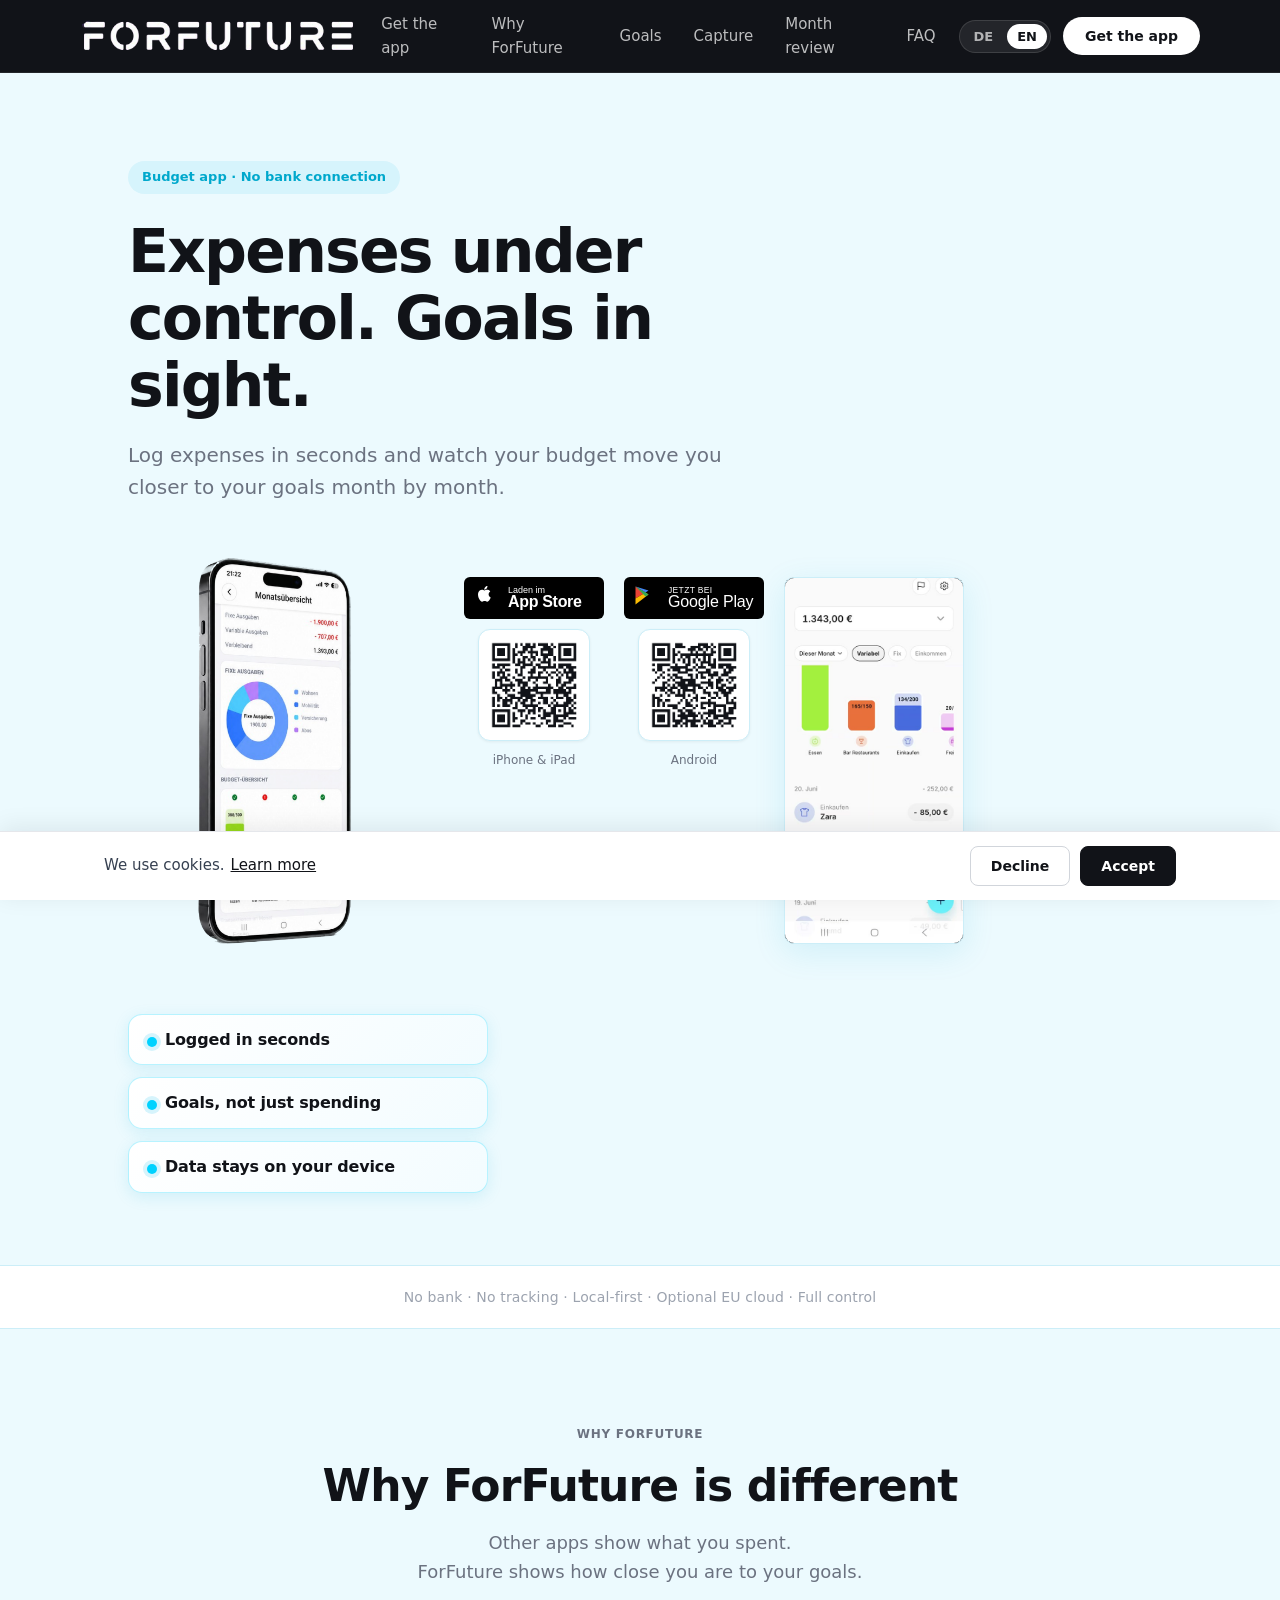
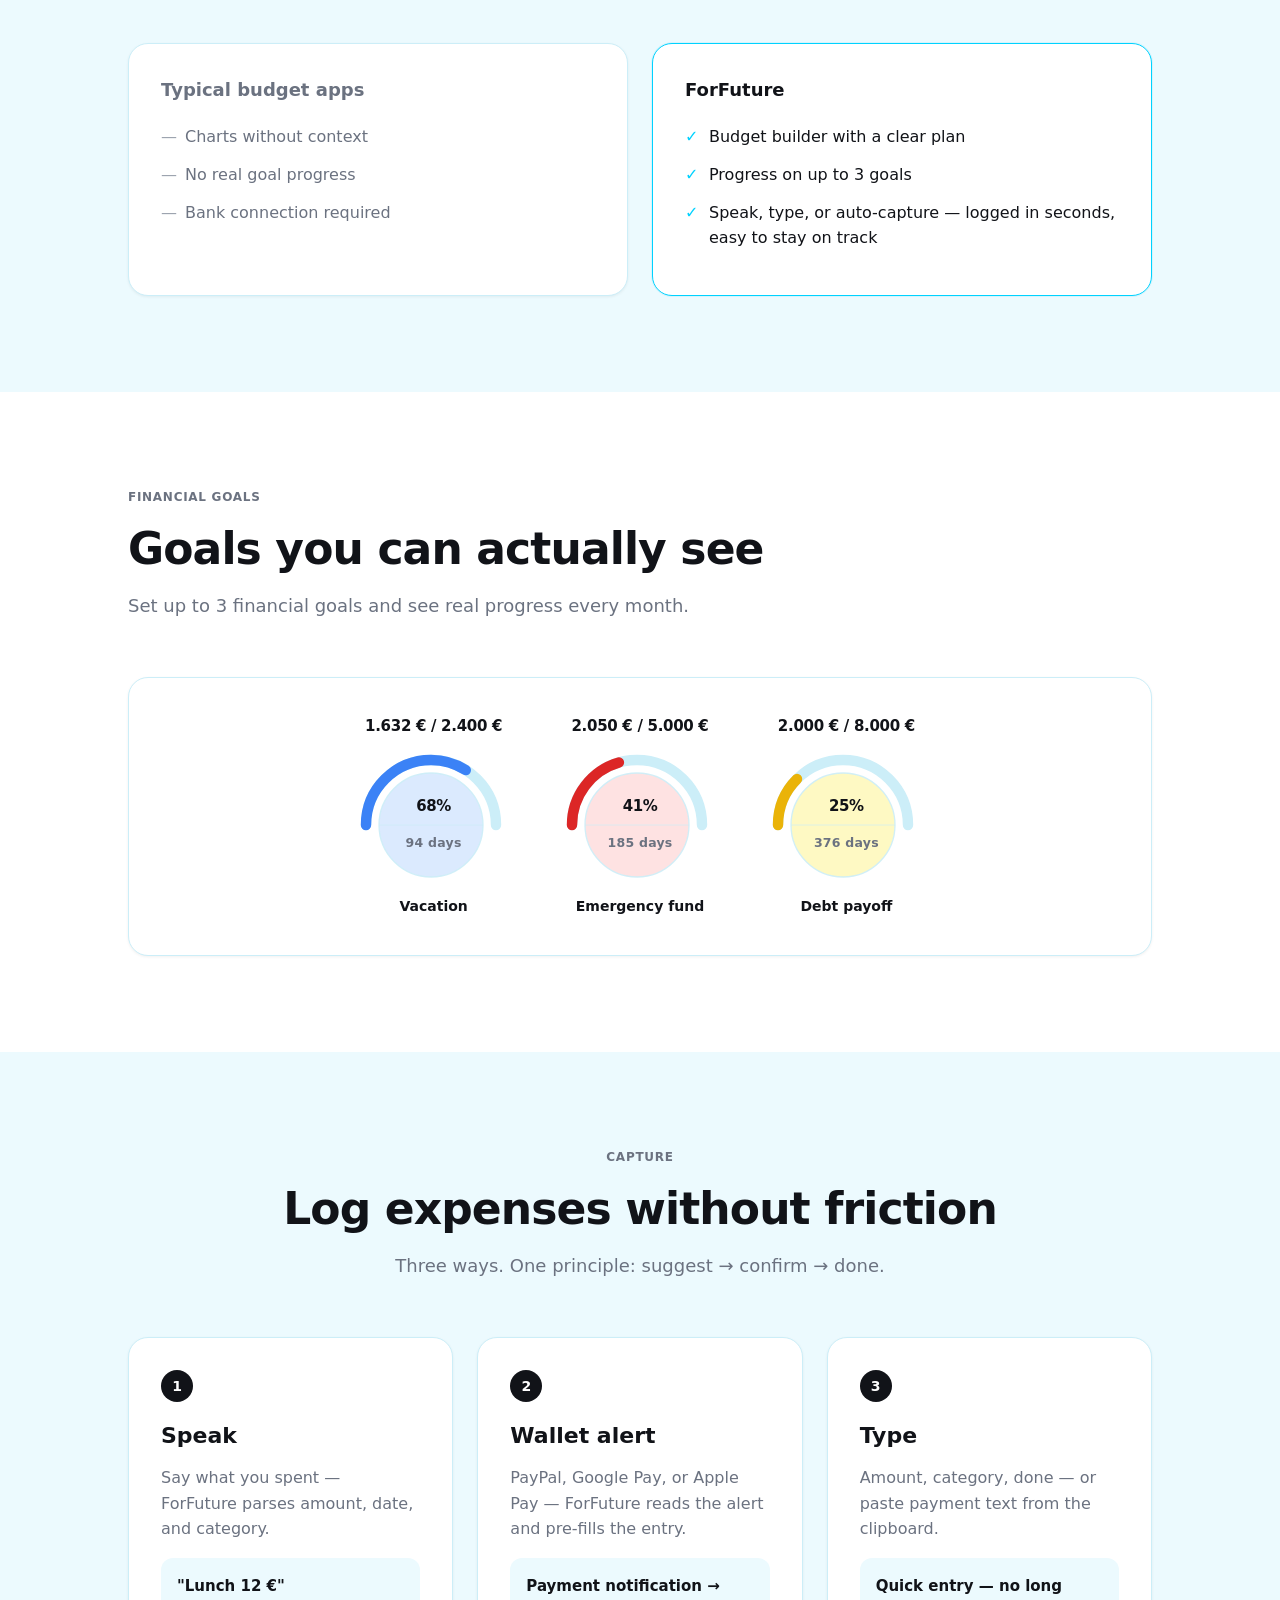
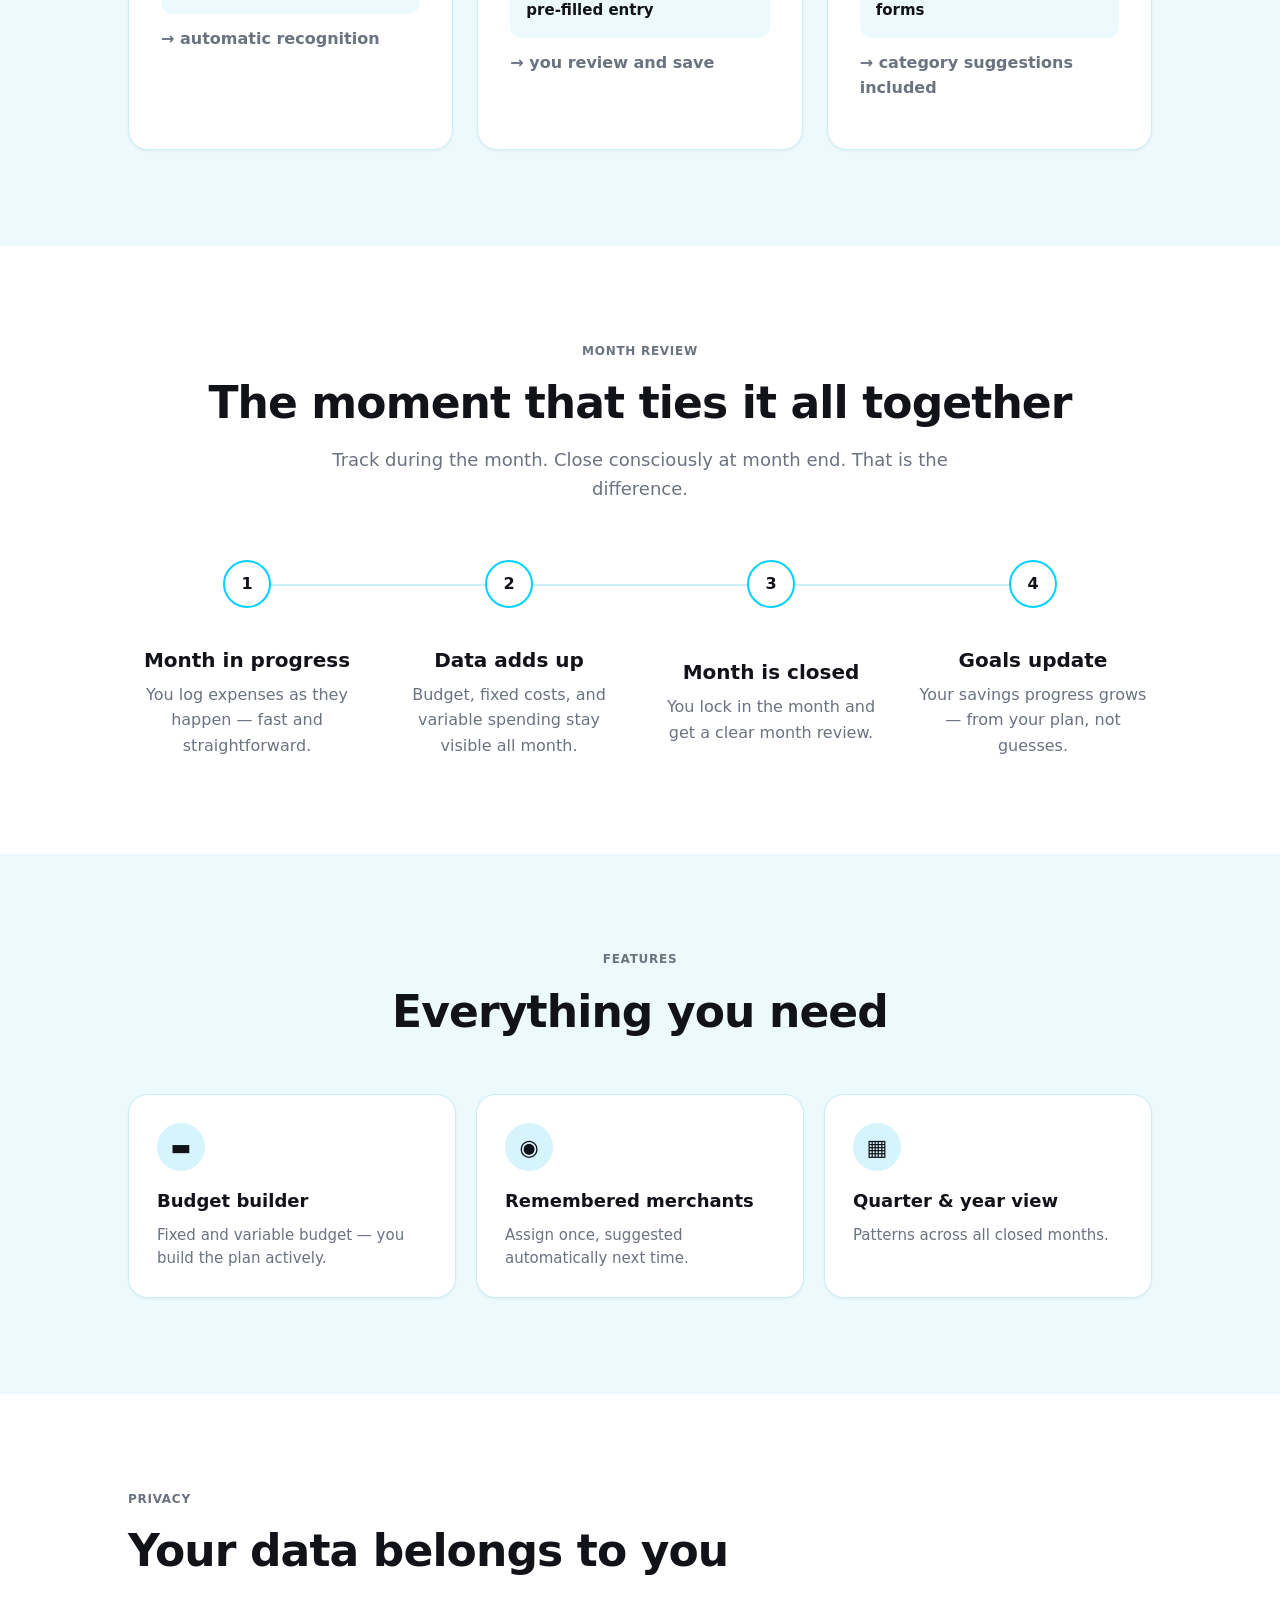
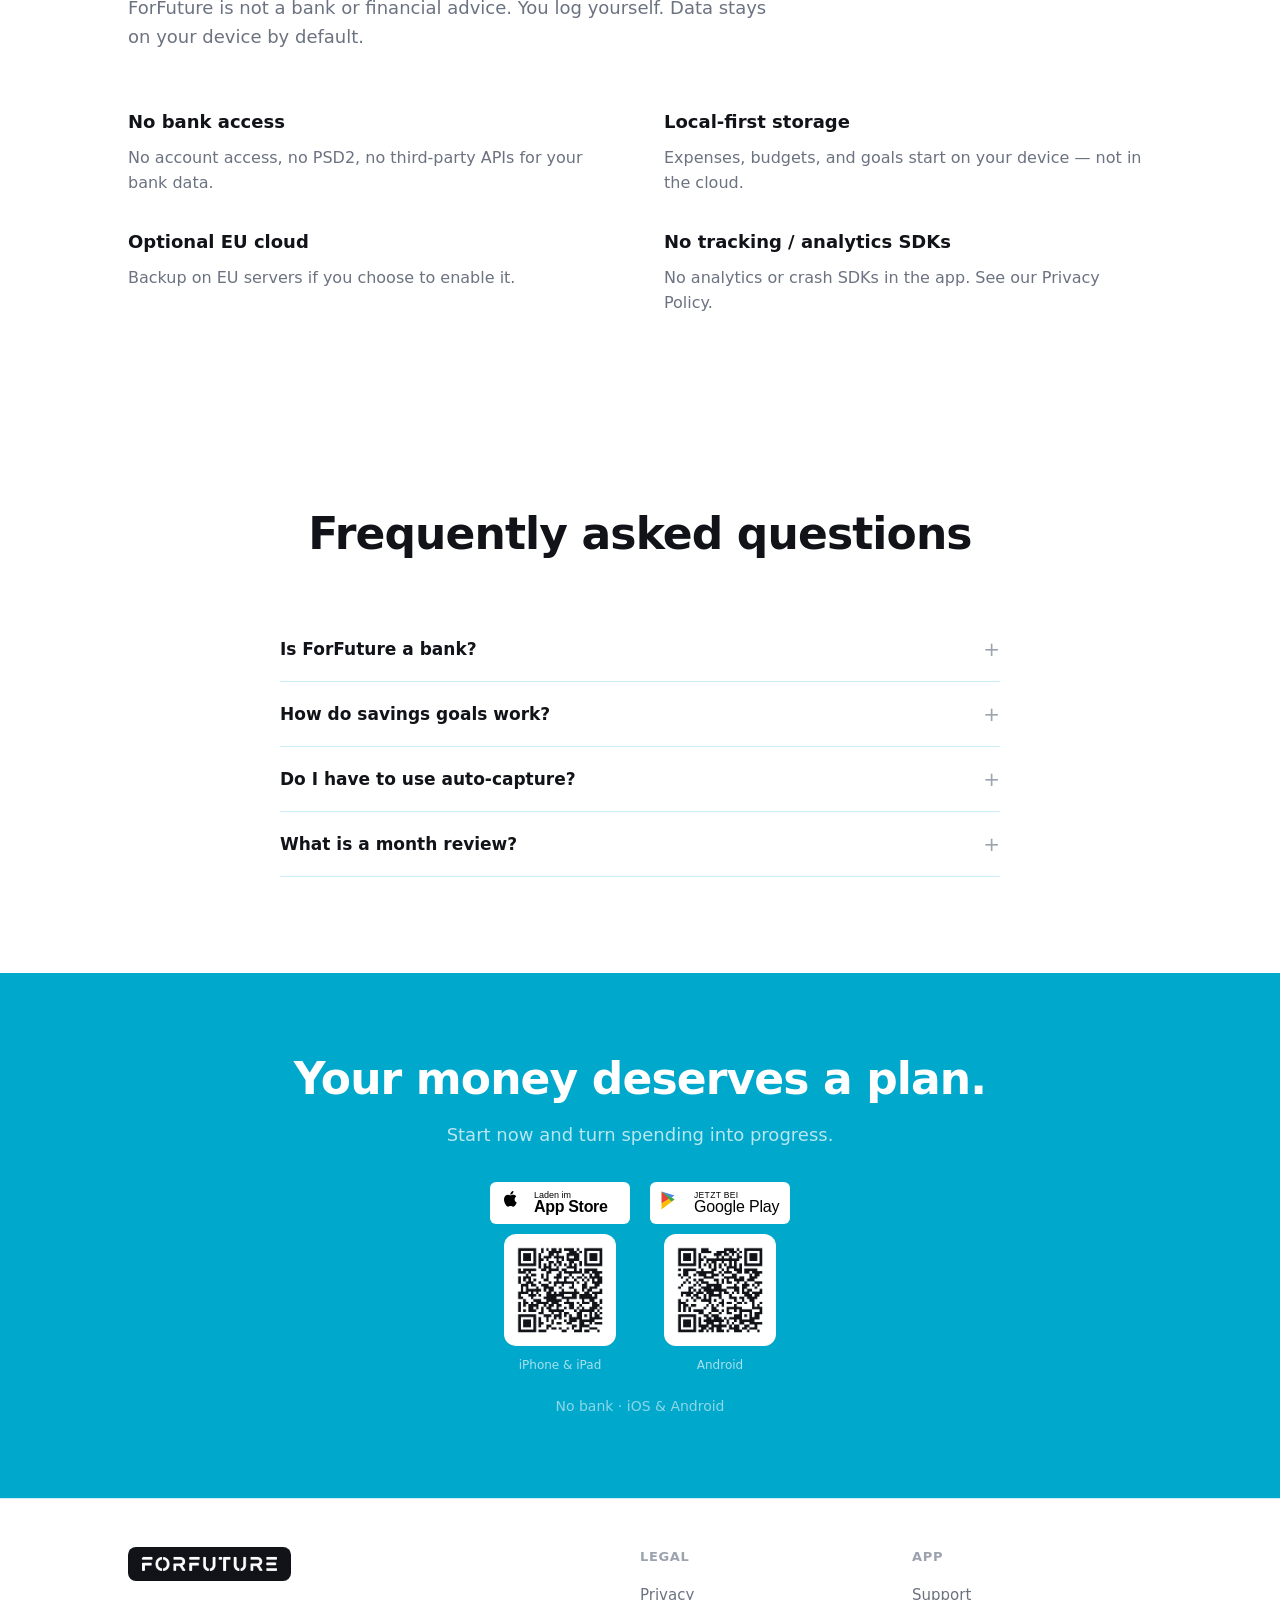
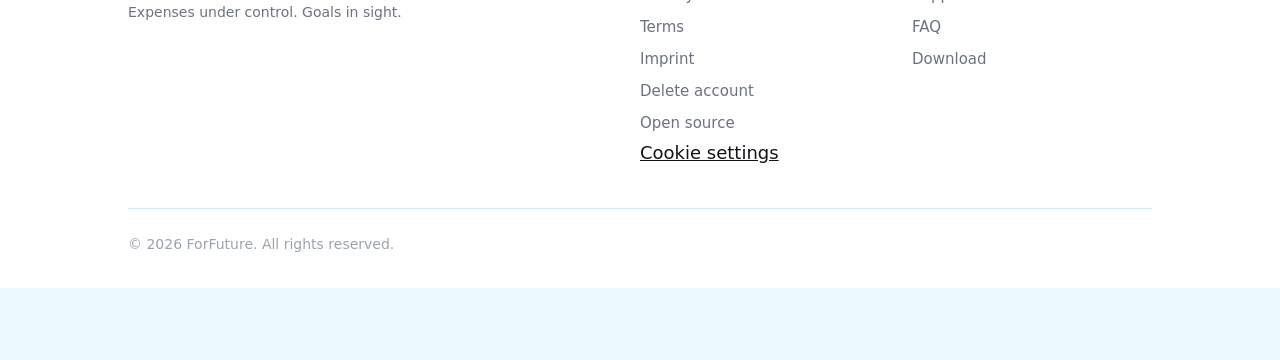
==== commit 8d3c3ae6: "Update index.html" ====
--- a/index.html
+++ b/index.html
@@ -15,16 +15,11 @@
     />
     <meta property="og:type" content="website" />
     <meta property="og:url" content="https://forfuture.app/" />
-    <link rel="preconnect" href="https://fonts.googleapis.com" />
-    <link rel="preconnect" href="https://fonts.gstatic.com" crossorigin />
     <link rel="icon" href="images/favicon.png" type="image/png" sizes="32x32" />
     <link rel="icon" href="images/favicon-512.png" type="image/png" sizes="512x512" />
     <link rel="apple-touch-icon" href="images/apple-touch-icon.png" sizes="180x180" />
-    <link
-      href="https://fonts.googleapis.com/css2?family=Manrope:wght@400;500;600;700&display=swap"
-      rel="stylesheet"
-    />
     <link rel="stylesheet" href="landing.css" />
+    <link rel="stylesheet" href="cookie-consent.css" />
   </head>
   <body>
     <header class="site-header">
@@ -646,6 +641,7 @@
             <a href="impressum.html" data-i18n="footer.imprint">Impressum</a>
             <a href="delete-account.html" data-i18n="footer.delete">Konto löschen</a>
             <a href="third-party-notices.html" data-i18n="footer.opensource">Open Source</a>
+            <button type="button" class="cookie-settings-link" data-cookie-settings data-i18n="footer.cookies">Cookie-Einstellungen</button>
           </div>
           <div class="footer-col">
             <h4 data-i18n="footer.app">App</h4>
@@ -661,7 +657,7 @@
     <div class="mobile-cta-bar">
       <a href="#download" class="btn btn-primary" data-i18n="nav.download">App holen</a>
     </div>
-
+    <script src="cookie-consent.js"></script>
     <script src="landing.js"></script>
   </body>
 </html>
--- a/landing.css
+++ b/landing.css
@@ -285,6 +285,26 @@
   border-bottom: 1px solid var(--border);
 }
 
+.lang-switch--mobile {
+  align-self: flex-start;
+  margin-bottom: 8px;
+  background: rgba(17, 19, 24, 0.06);
+  border-color: var(--border);
+}
+
+.lang-switch--mobile .lang-switch-btn {
+  color: var(--text-secondary);
+}
+
+.lang-switch--mobile .lang-switch-btn:hover {
+  color: var(--text);
+}
+
+.lang-switch--mobile .lang-switch-btn.is-active {
+  background: var(--cta);
+  color: #fff;
+}
+
 @media (min-width: 900px) {
   .nav-desktop {
     display: flex;
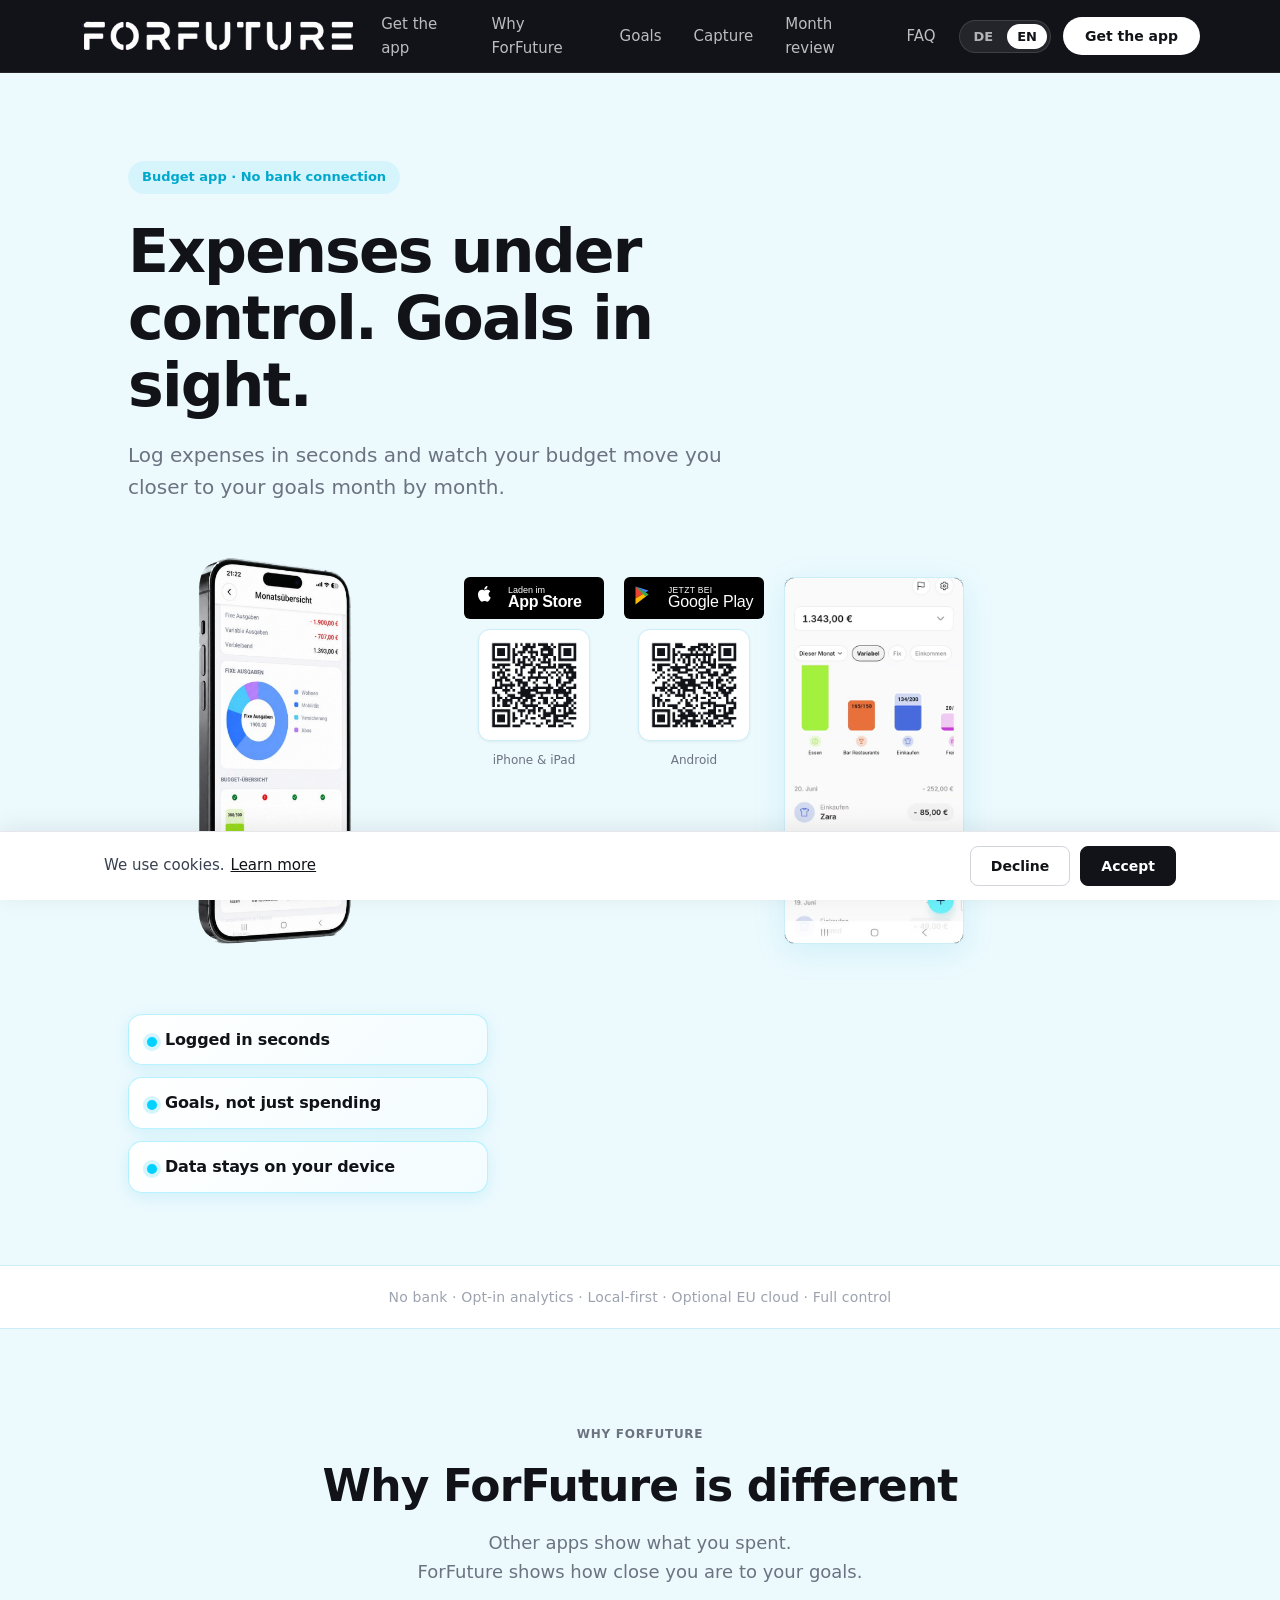
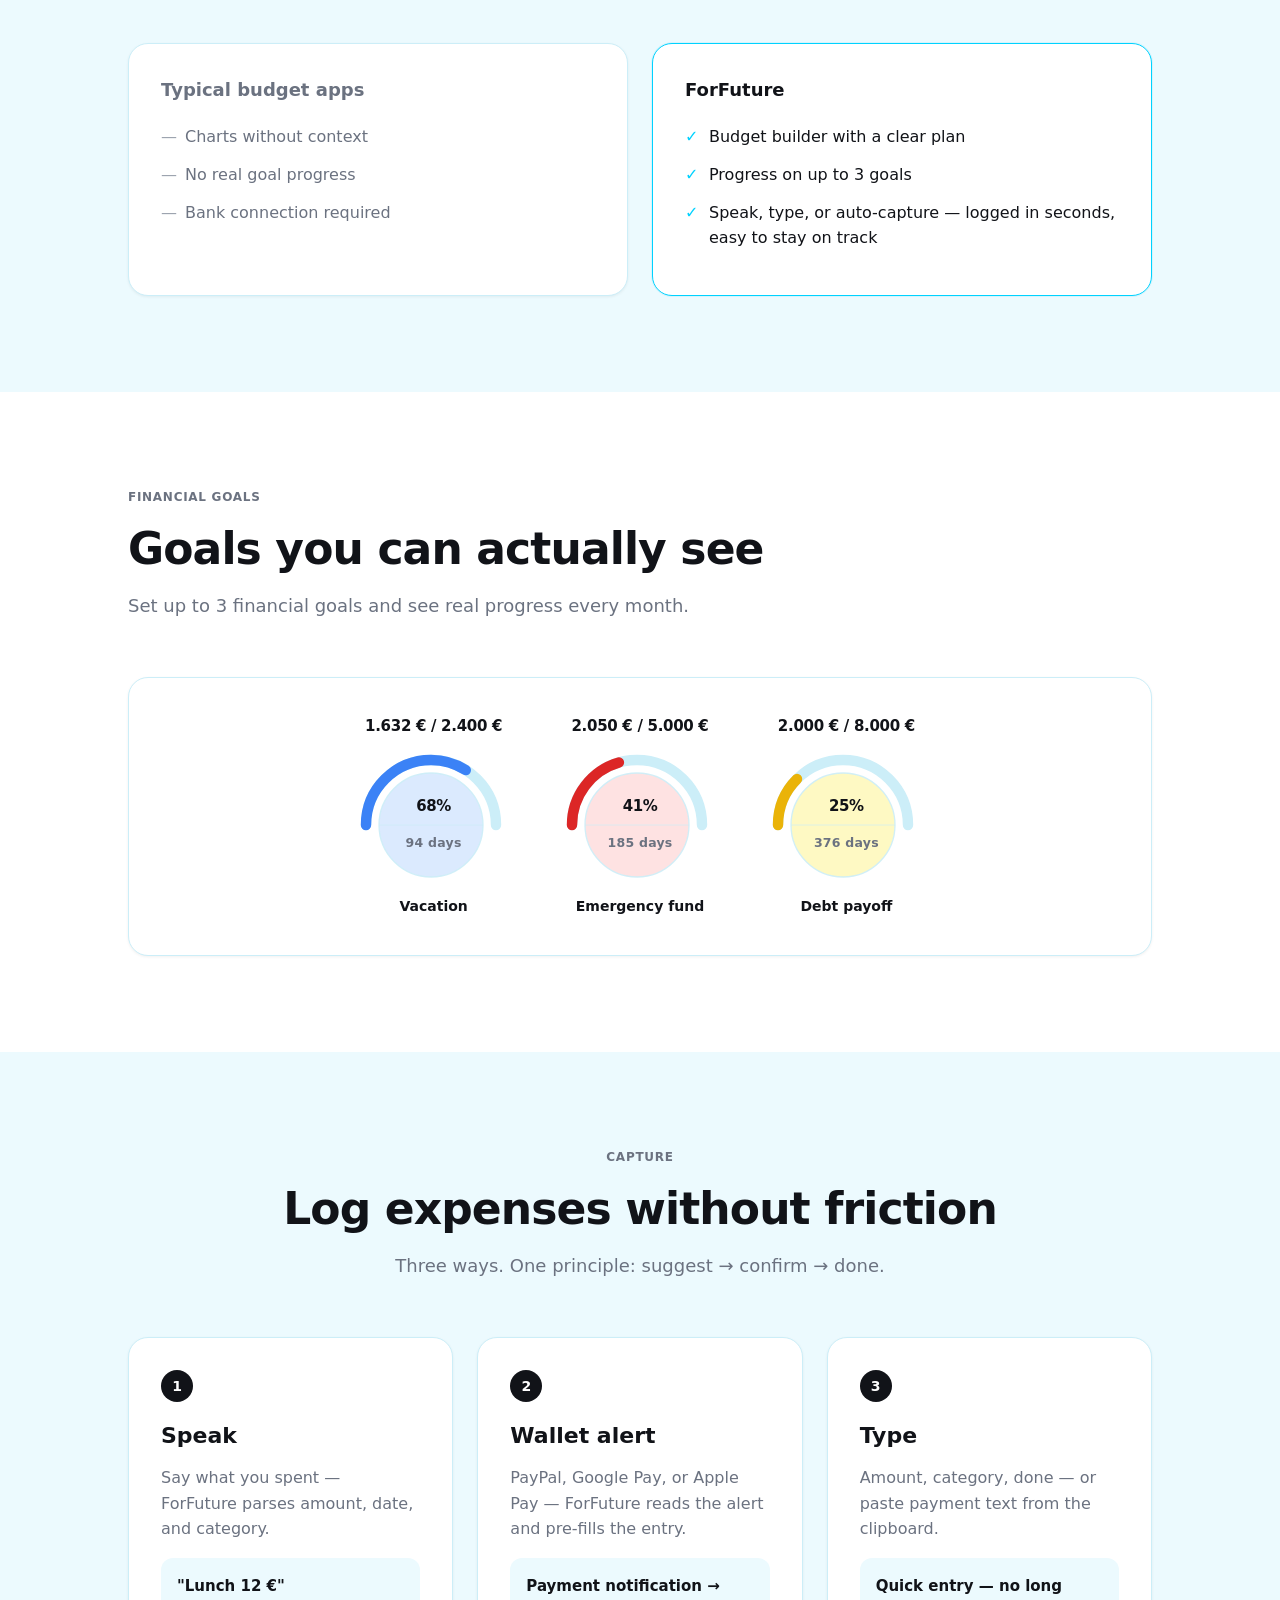
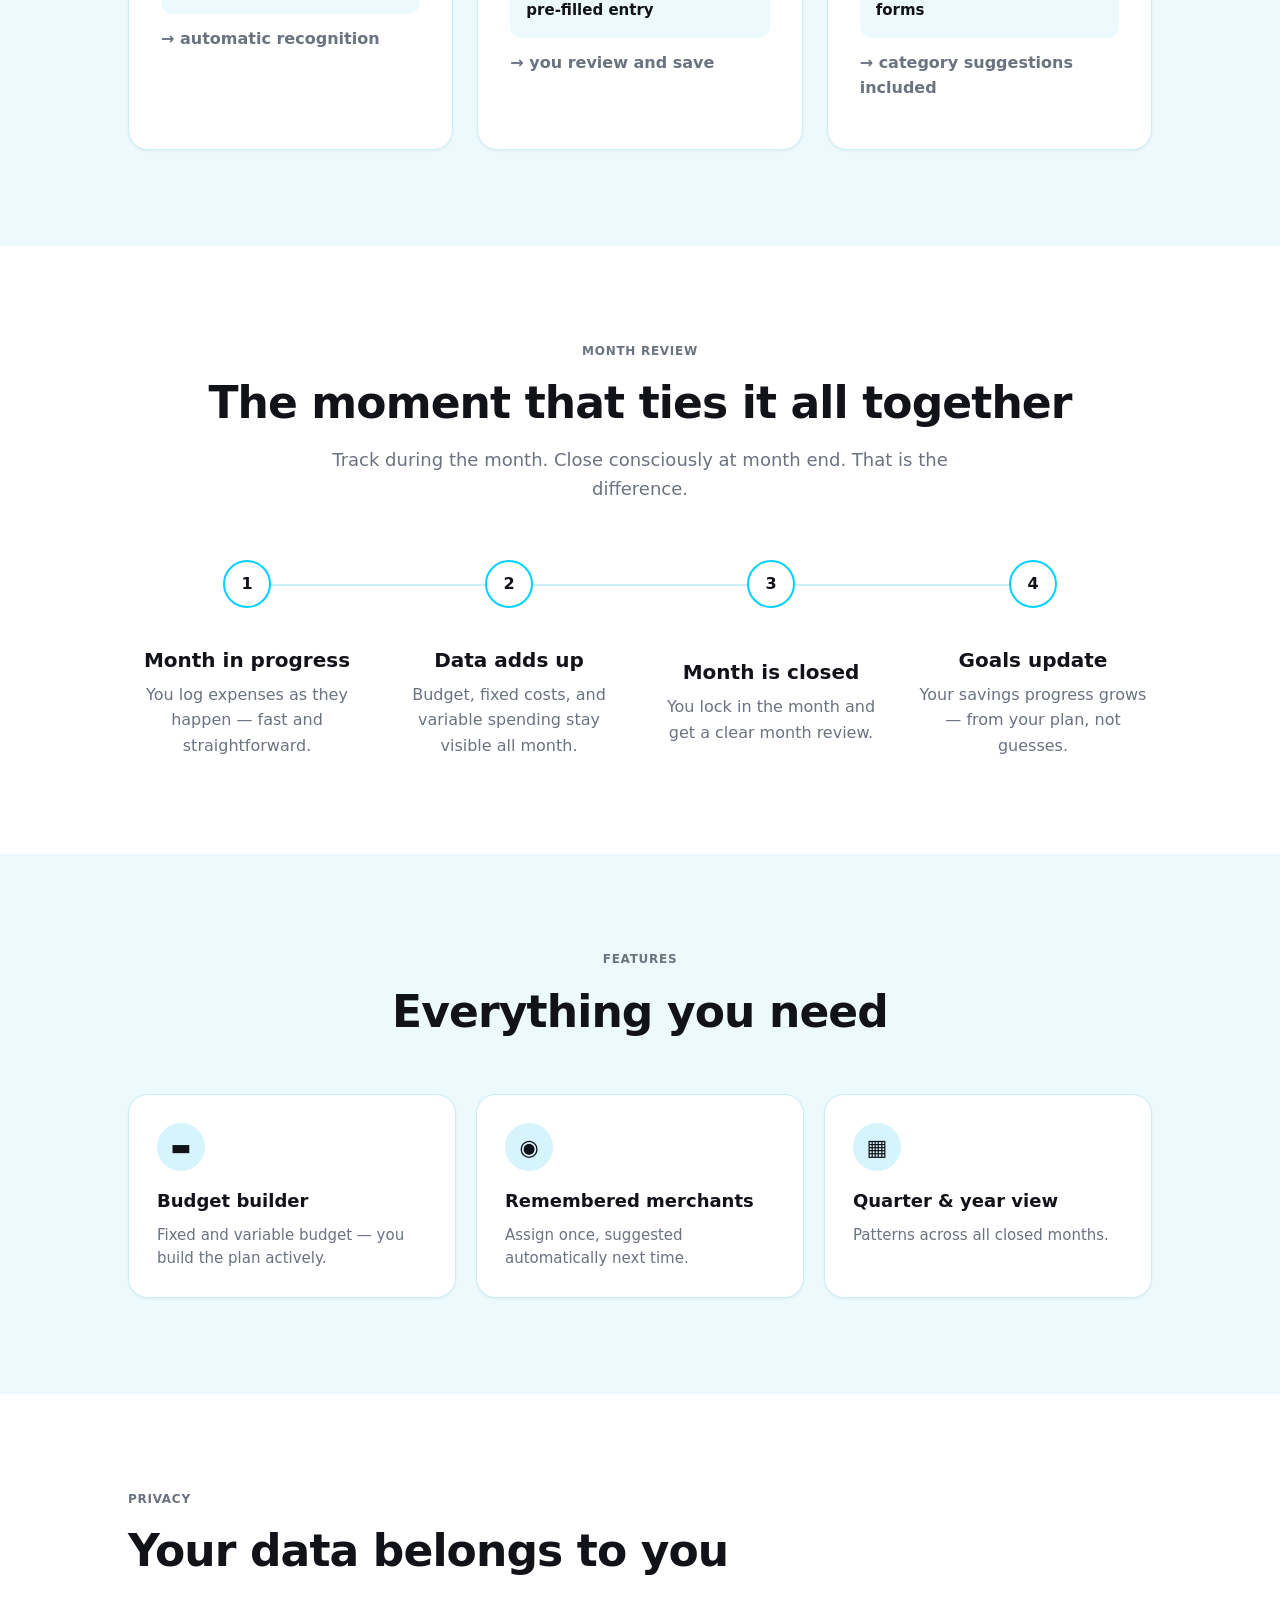
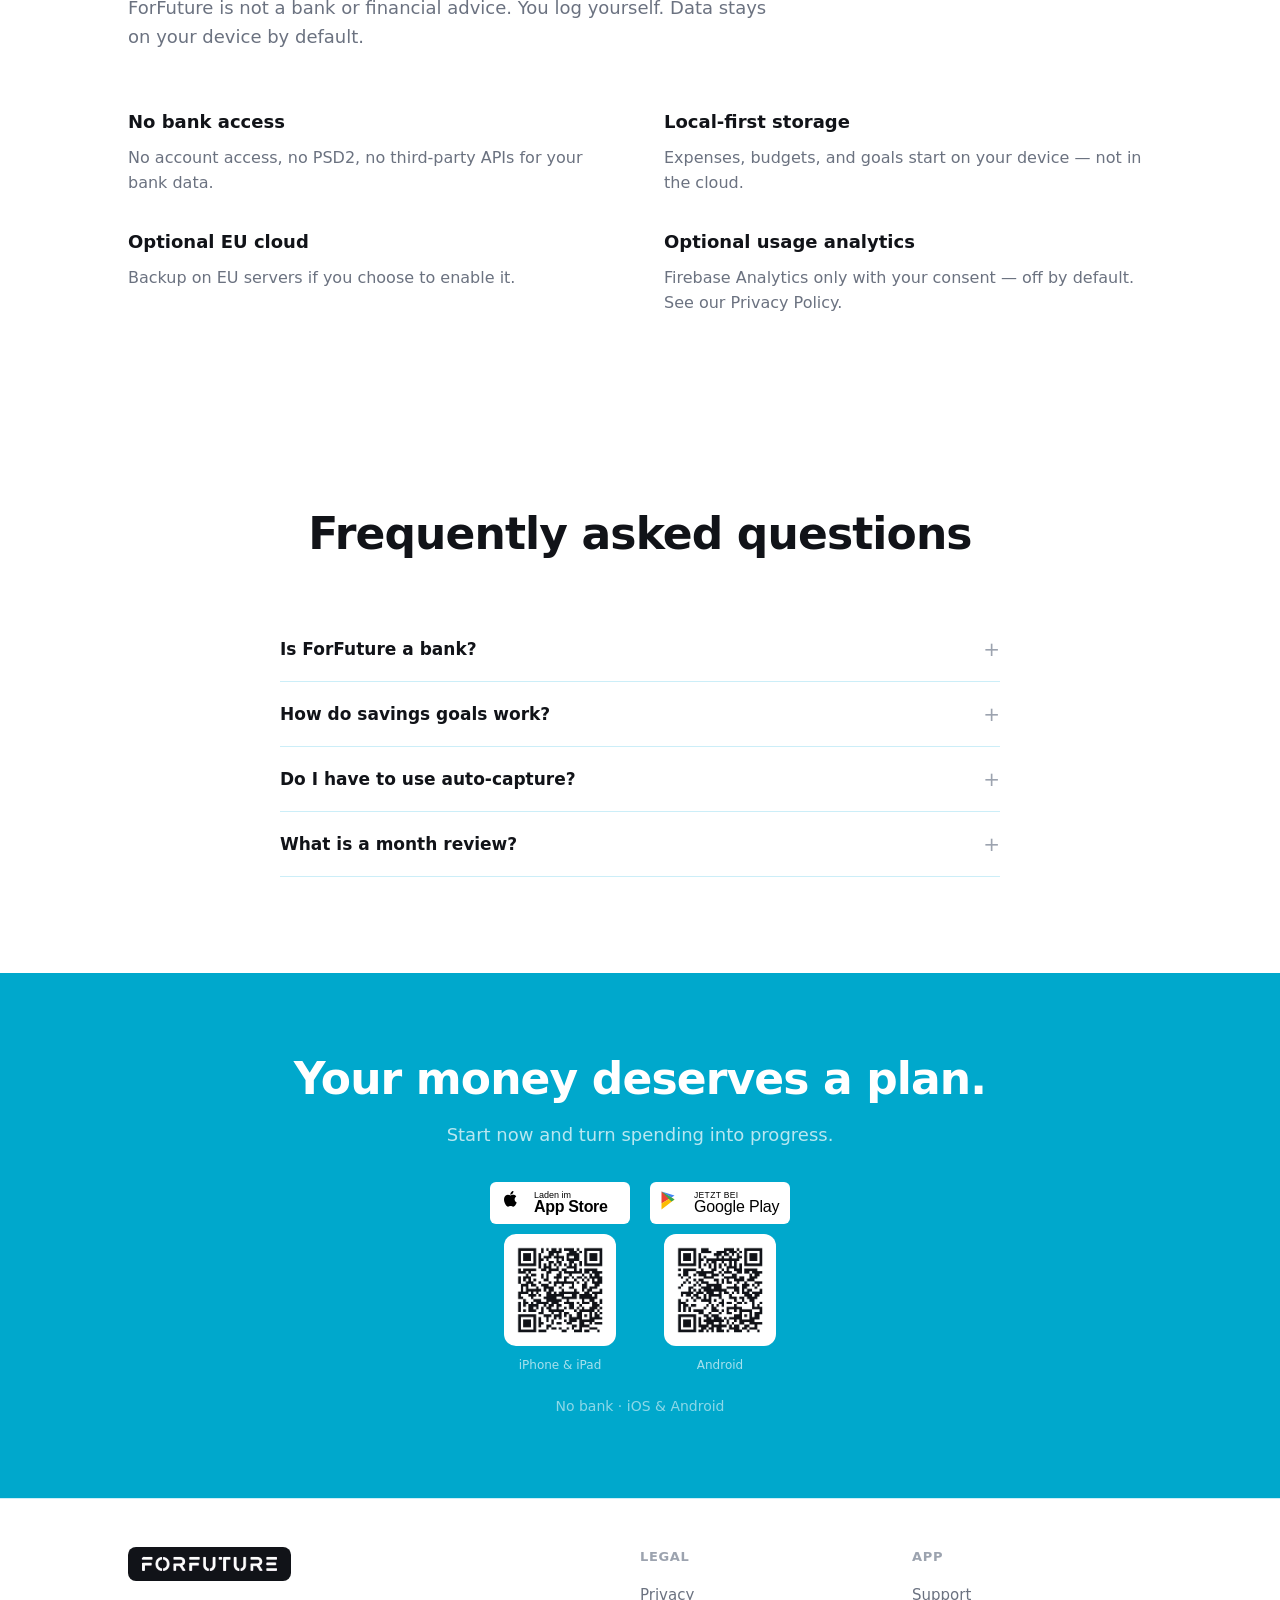
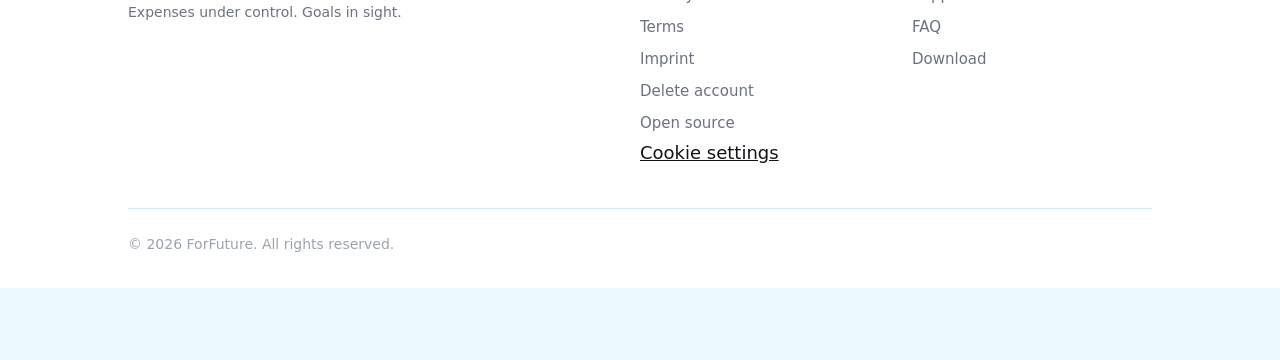
==== commit a71a33d1: "Update index.html" ====
--- a/index.html
+++ b/index.html
@@ -211,7 +211,7 @@
       <div class="trust-bar">
         <div class="container">
           <p data-i18n="trust.bar">
-            Keine Bank · Kein Tracking · Local-first · Optional EU-Cloud · Volle Kontrolle
+            Keine Bank · Opt-in Analytics · Local-first · Optional EU-Cloud · Volle Kontrolle
           </p>
         </div>
       </div>
@@ -485,8 +485,8 @@
               <p data-i18n="priv3.p">Sicherung auf EU-Servern, wenn du sie aktivieren möchtest.</p>
             </div>
             <div class="trust-point">
-              <h3 data-i18n="priv4.title">Kein Tracking / Analytics SDKs</h3>
-              <p data-i18n-html="priv4.p">Keine Analytics- oder Crash-SDKs in der App. Siehe
+              <h3 data-i18n="priv4.title">Optionale Nutzungsanalyse</h3>
+              <p data-i18n-html="priv4.p">Firebase Analytics nur nach Ihrer Zustimmung — standardmäßig aus. Siehe
                 <a href="privacy-policy.html">Datenschutzerklärung</a>.</p>
             </div>
           </div>
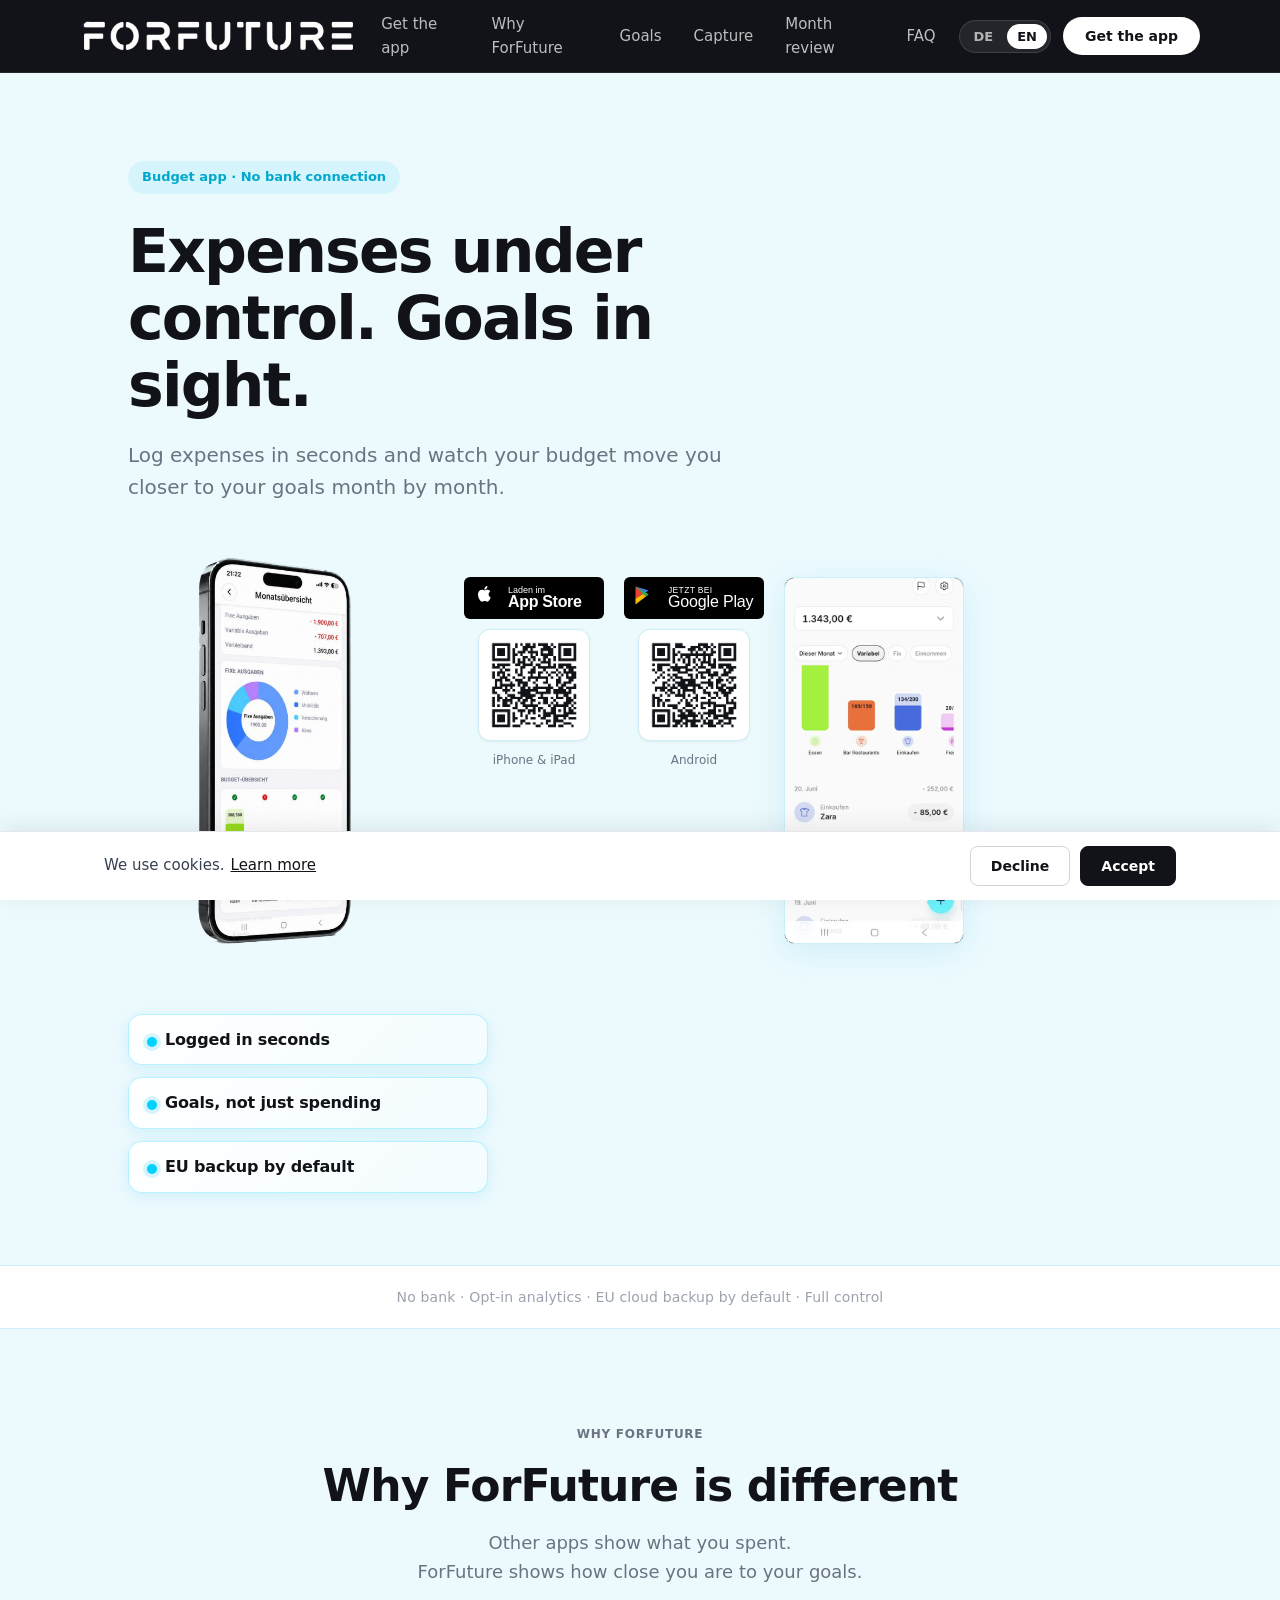
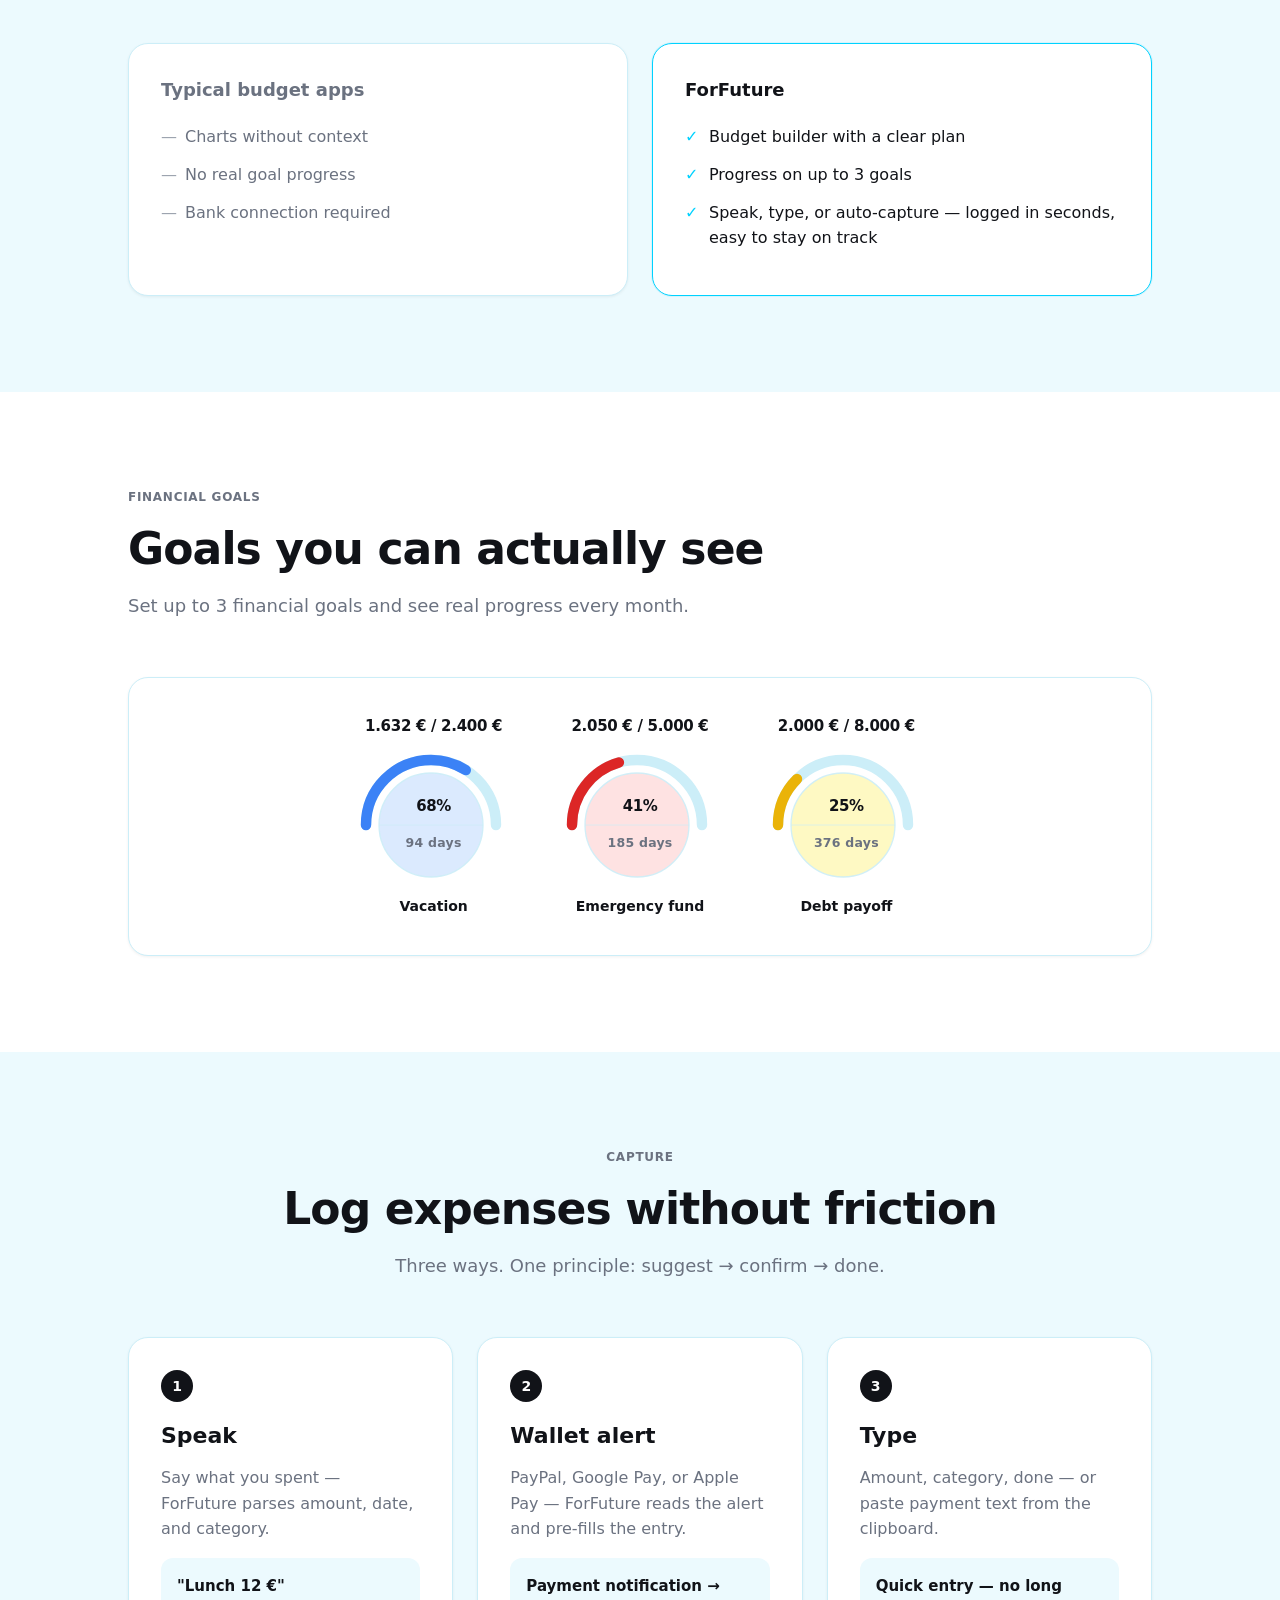
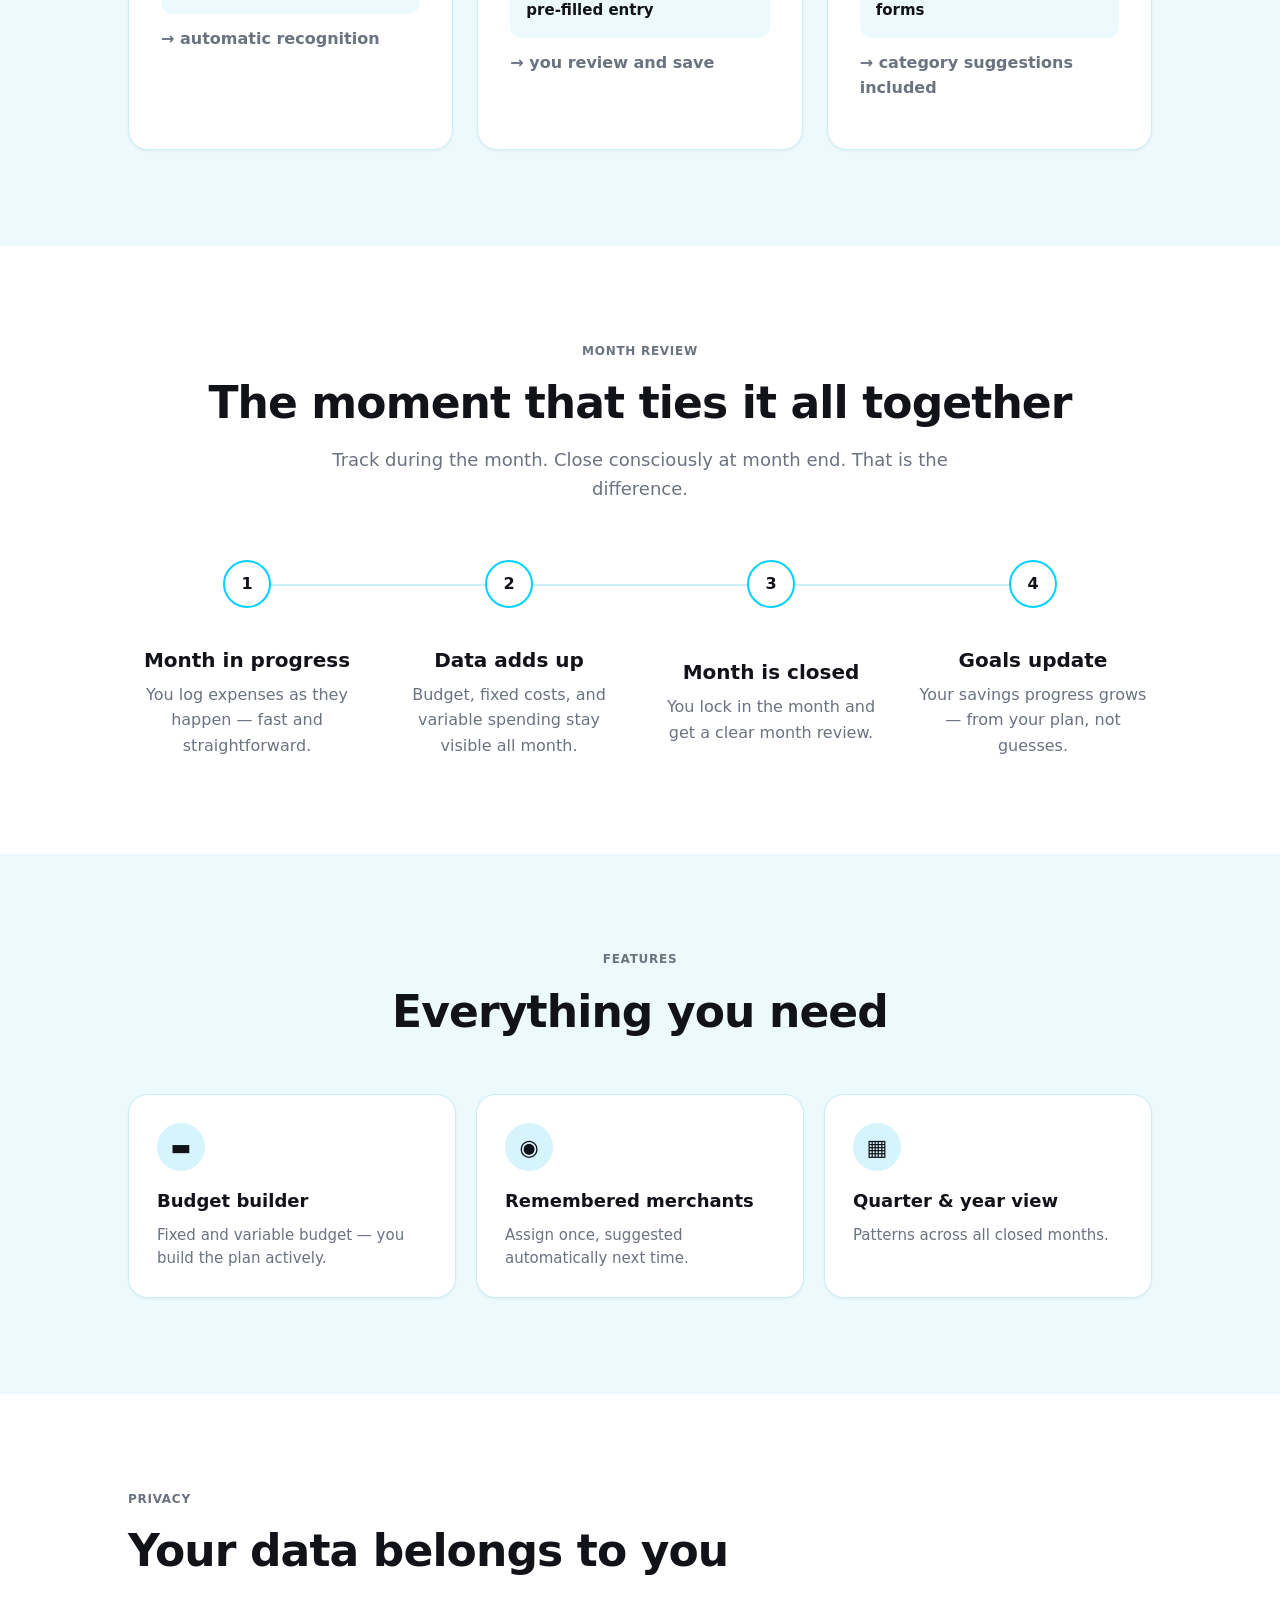
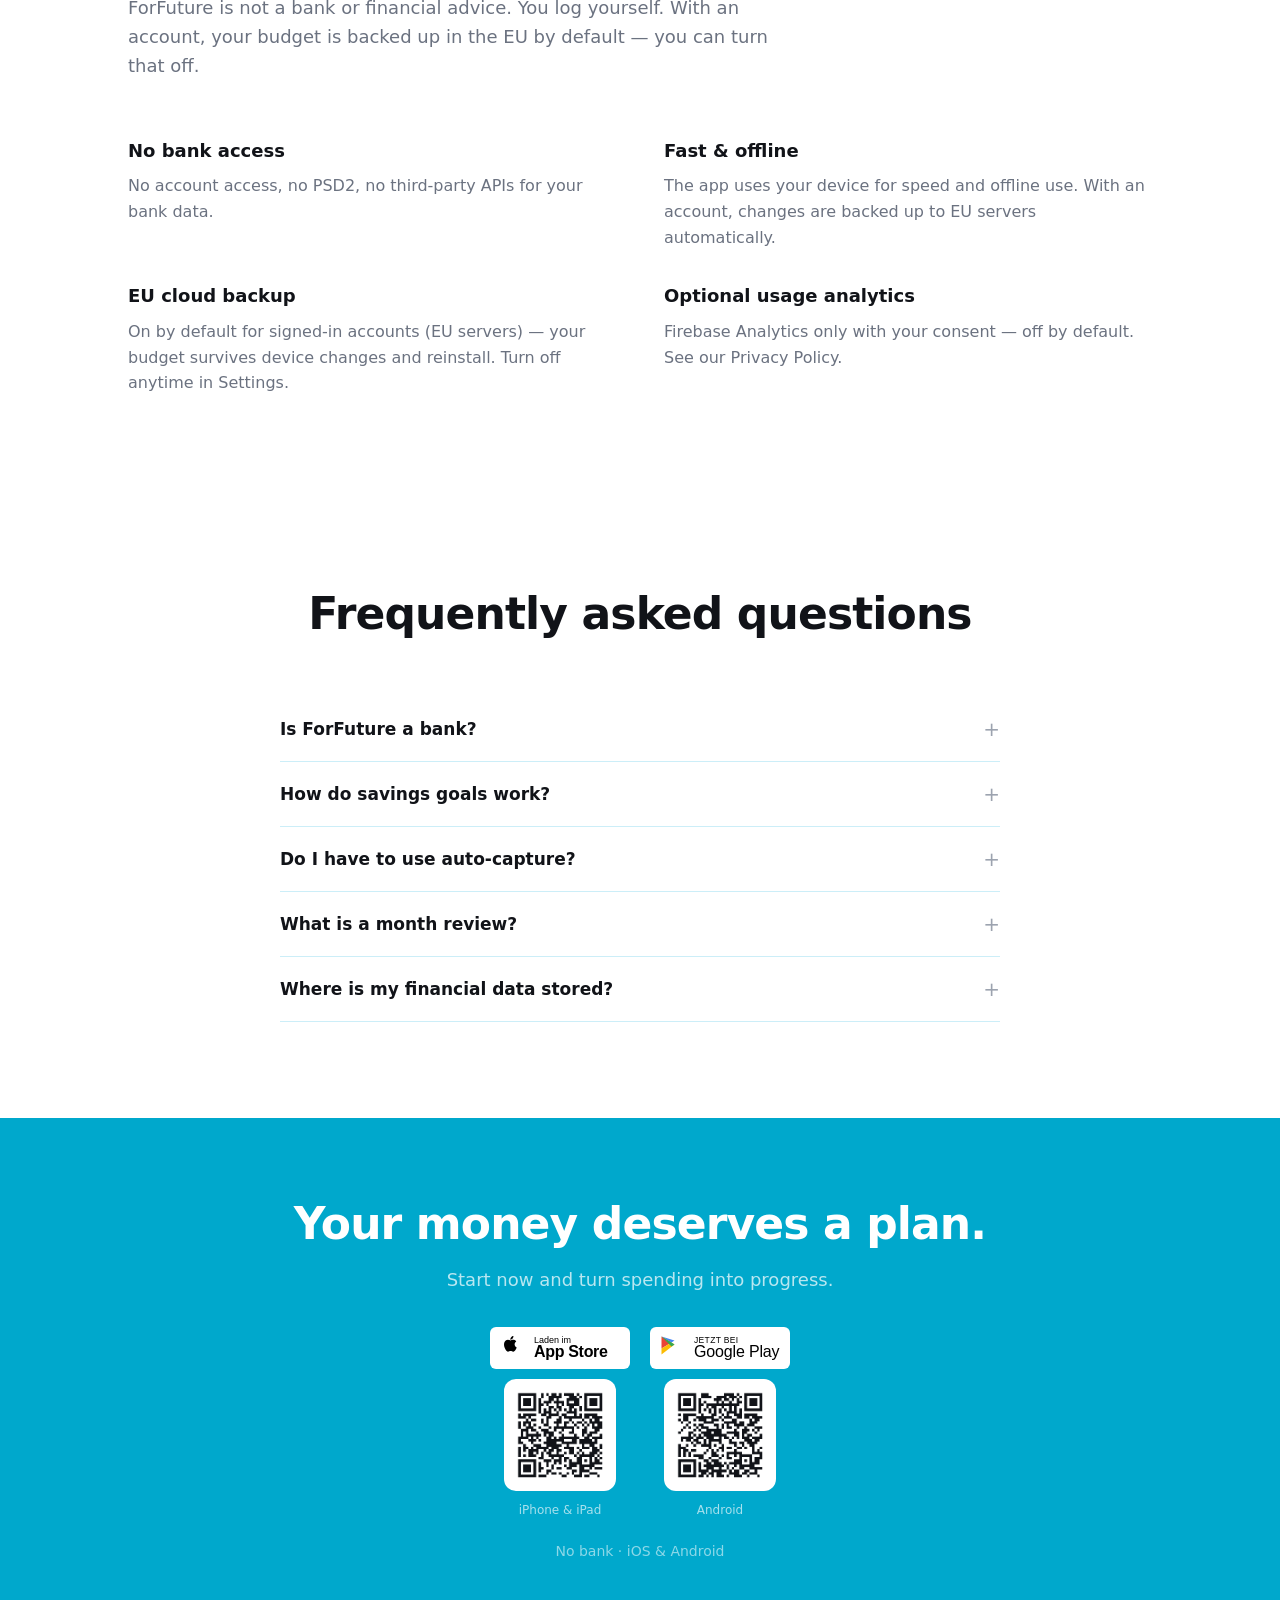
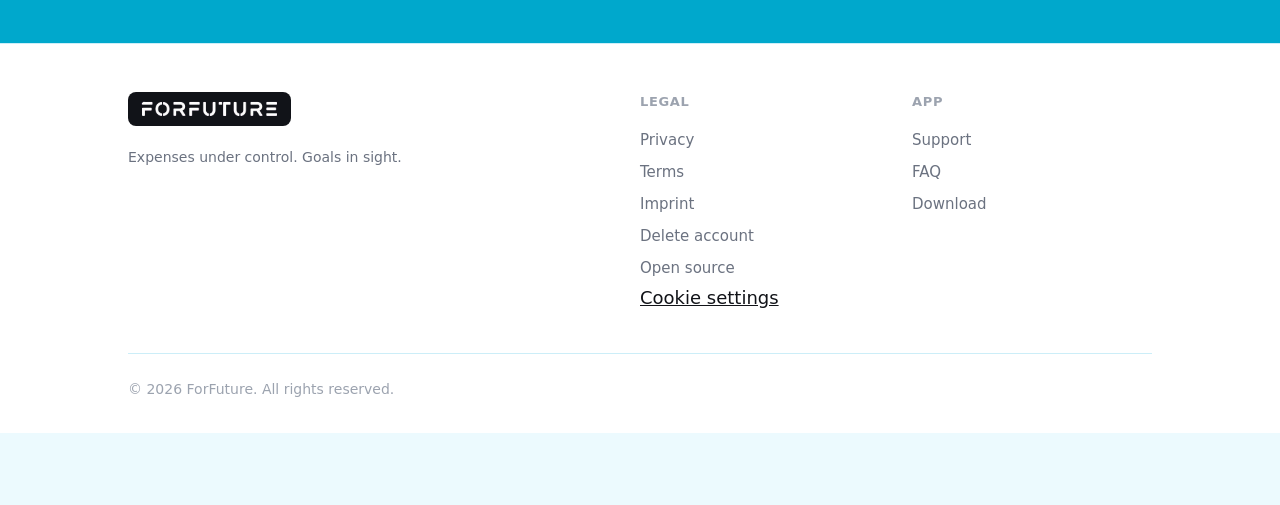
==== commit a0d03bae: "Update index.html" ====
--- a/index.html
+++ b/index.html
@@ -202,7 +202,7 @@
           <div class="trust-pills hero-trust-pills">
             <span class="trust-pill" data-i18n="trust.pill1">In Sekunden erfasst</span>
             <span class="trust-pill" data-i18n="trust.pill2">Ziele statt nur Ausgaben</span>
-            <span class="trust-pill" data-i18n="trust.pill3">Daten bleiben auf deinem Gerät</span>
+            <span class="trust-pill" data-i18n="trust.pill3">EU-Sicherung standardmäßig</span>
           </div>
         </div>
       </section>
@@ -211,7 +211,7 @@
       <div class="trust-bar">
         <div class="container">
           <p data-i18n="trust.bar">
-            Keine Bank · Opt-in Analytics · Local-first · Optional EU-Cloud · Volle Kontrolle
+            Keine Bank · Opt-in Analytics · EU-Cloud-Sicherung standardmäßig · Volle Kontrolle
           </p>
         </div>
       </div>
@@ -466,8 +466,8 @@
             <span class="section-label" data-i18n="privacy.label">Datenschutz</span>
             <h2 class="section-title" data-i18n="privacy.title">Deine Daten gehören dir</h2>
             <p class="section-sub" data-i18n="privacy.sub">
-              ForFuture ist keine Bank und keine Finanzberatung. Du erfasst selbst. Deine Daten
-              liegen standardmäßig auf deinem Gerät.
+              ForFuture ist keine Bank und keine Finanzberatung. Du erfasst selbst.
+              Mit Konto sichern wir dein Budget standardmäßig in der EU — abschaltbar.
             </p>
           </header>
 
@@ -477,12 +477,12 @@
               <p data-i18n="priv1.p">Kein Kontozugriff, kein PSD2, keine Drittanbieter-APIs für deine Kontodaten.</p>
             </div>
             <div class="trust-point">
-              <h3 data-i18n="priv2.title">Local-first Speicherung</h3>
-              <p data-i18n="priv2.p">Ausgaben, Budgets und Ziele starten auf deinem Gerät — nicht in der Cloud.</p>
+              <h3 data-i18n="priv2.title">Schnell &amp; offline</h3>
+              <p data-i18n="priv2.p">Die App nutzt dein Gerät für Tempo und Offline-Nutzung. Mit Konto werden Änderungen automatisch auf EU-Servern gesichert.</p>
             </div>
             <div class="trust-point">
-              <h3 data-i18n="priv3.title">EU-Cloud optional</h3>
-              <p data-i18n="priv3.p">Sicherung auf EU-Servern, wenn du sie aktivieren möchtest.</p>
+              <h3 data-i18n="priv3.title">EU-Cloud-Sicherung</h3>
+              <p data-i18n="priv3.p">Für angemeldete Konten standardmäßig aktiv (EU-Server) — dein Budget überlebt Gerätewechsel und Neuinstallation. Jederzeit in den Einstellungen abschaltbar.</p>
             </div>
             <div class="trust-point">
               <h3 data-i18n="priv4.title">Optionale Nutzungsanalyse</h3>
@@ -539,6 +539,17 @@
               <div class="faq-answer" data-i18n="faq4.a">
                 Du schließt den Monat ab, erhältst einen Bericht und deine Sparziele werden
                 aktualisiert. Quartal- und Jahresübersichten bauen darauf auf.
+              </div>
+            </div>
+            <div class="faq-item">
+              <button class="faq-question" type="button" aria-expanded="false">
+                <span data-i18n="faq5.q">Wo werden meine Finanzdaten gespeichert?</span>
+                <span class="faq-icon" aria-hidden="true">+</span>
+              </button>
+              <div class="faq-answer" data-i18n="faq5.a">
+                Mit Konto werden Ausgaben, Budgets und Ziele standardmäßig auf EU-Servern gesichert.
+                Die App nutzt dein Gerät für Tempo und Offline-Nutzung. Cloud-Sicherung kannst du
+                jederzeit in den Einstellungen abschalten.
               </div>
             </div>
           </div>
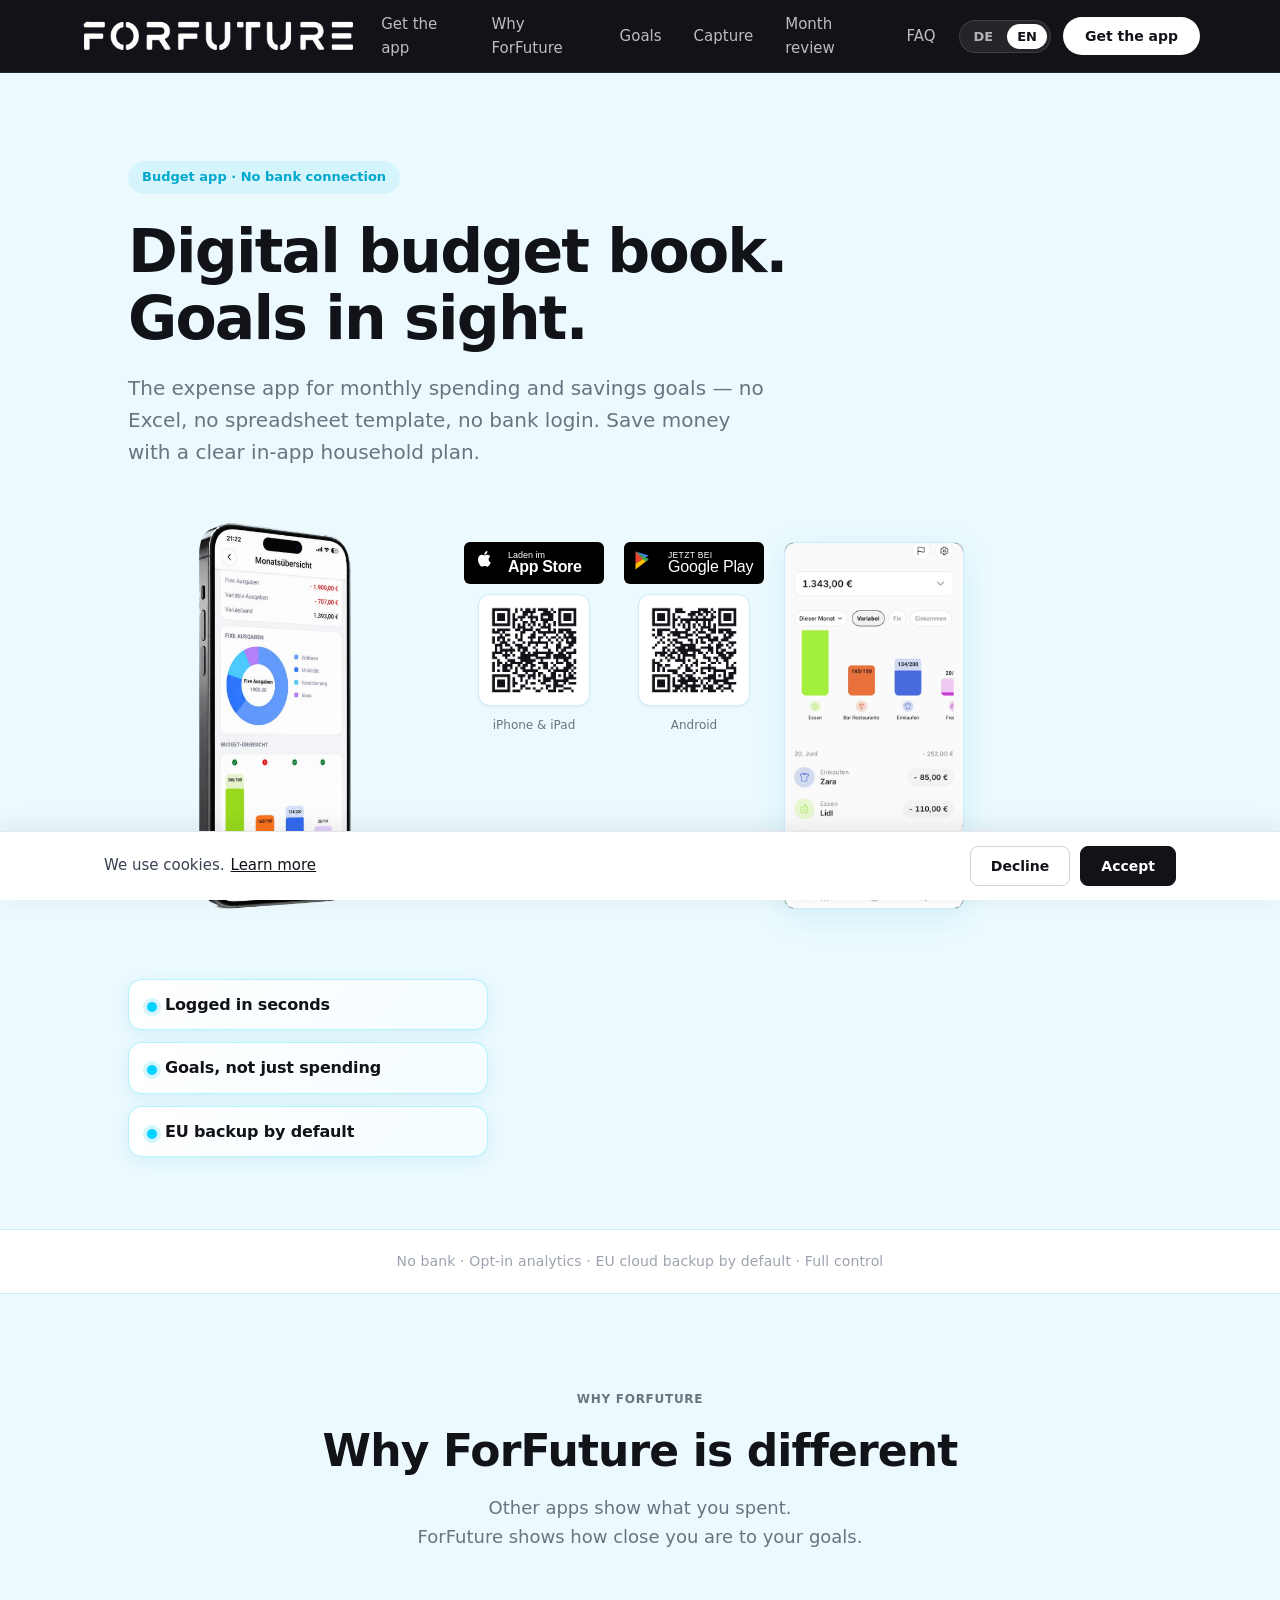
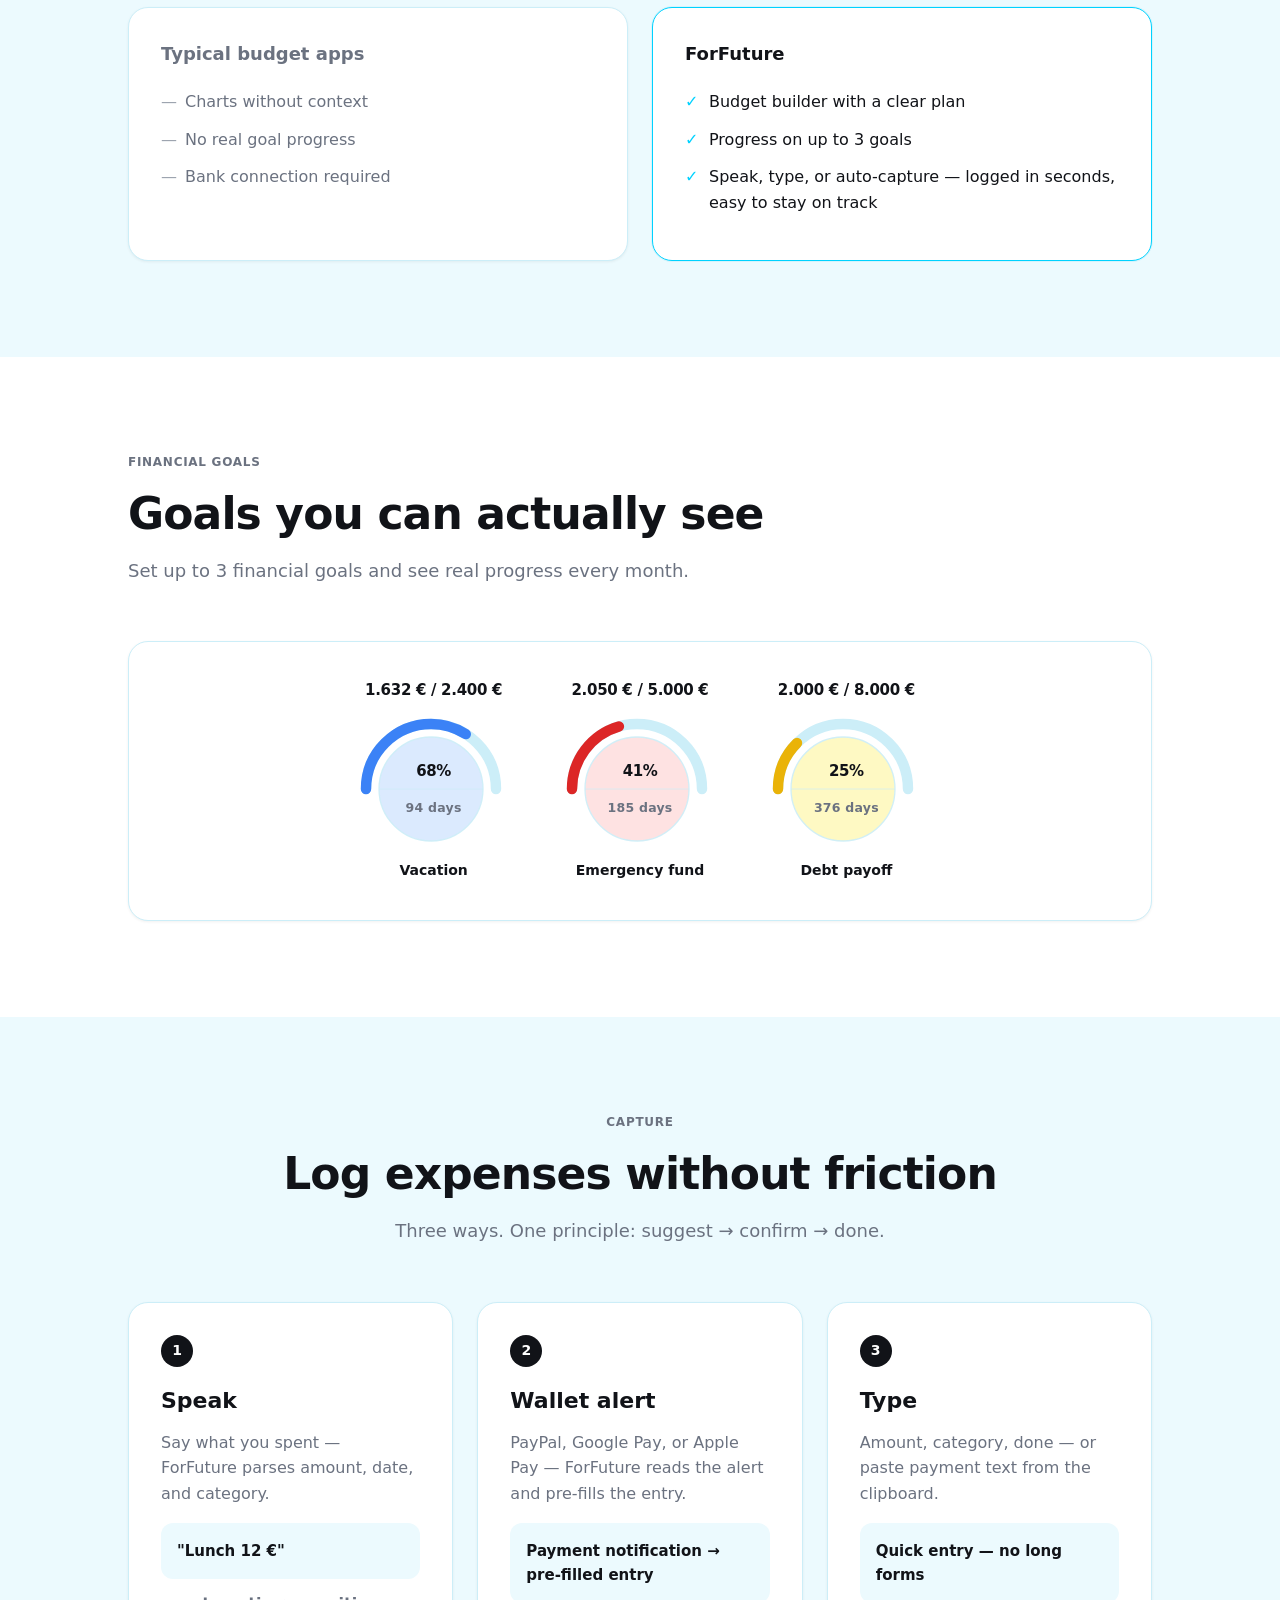
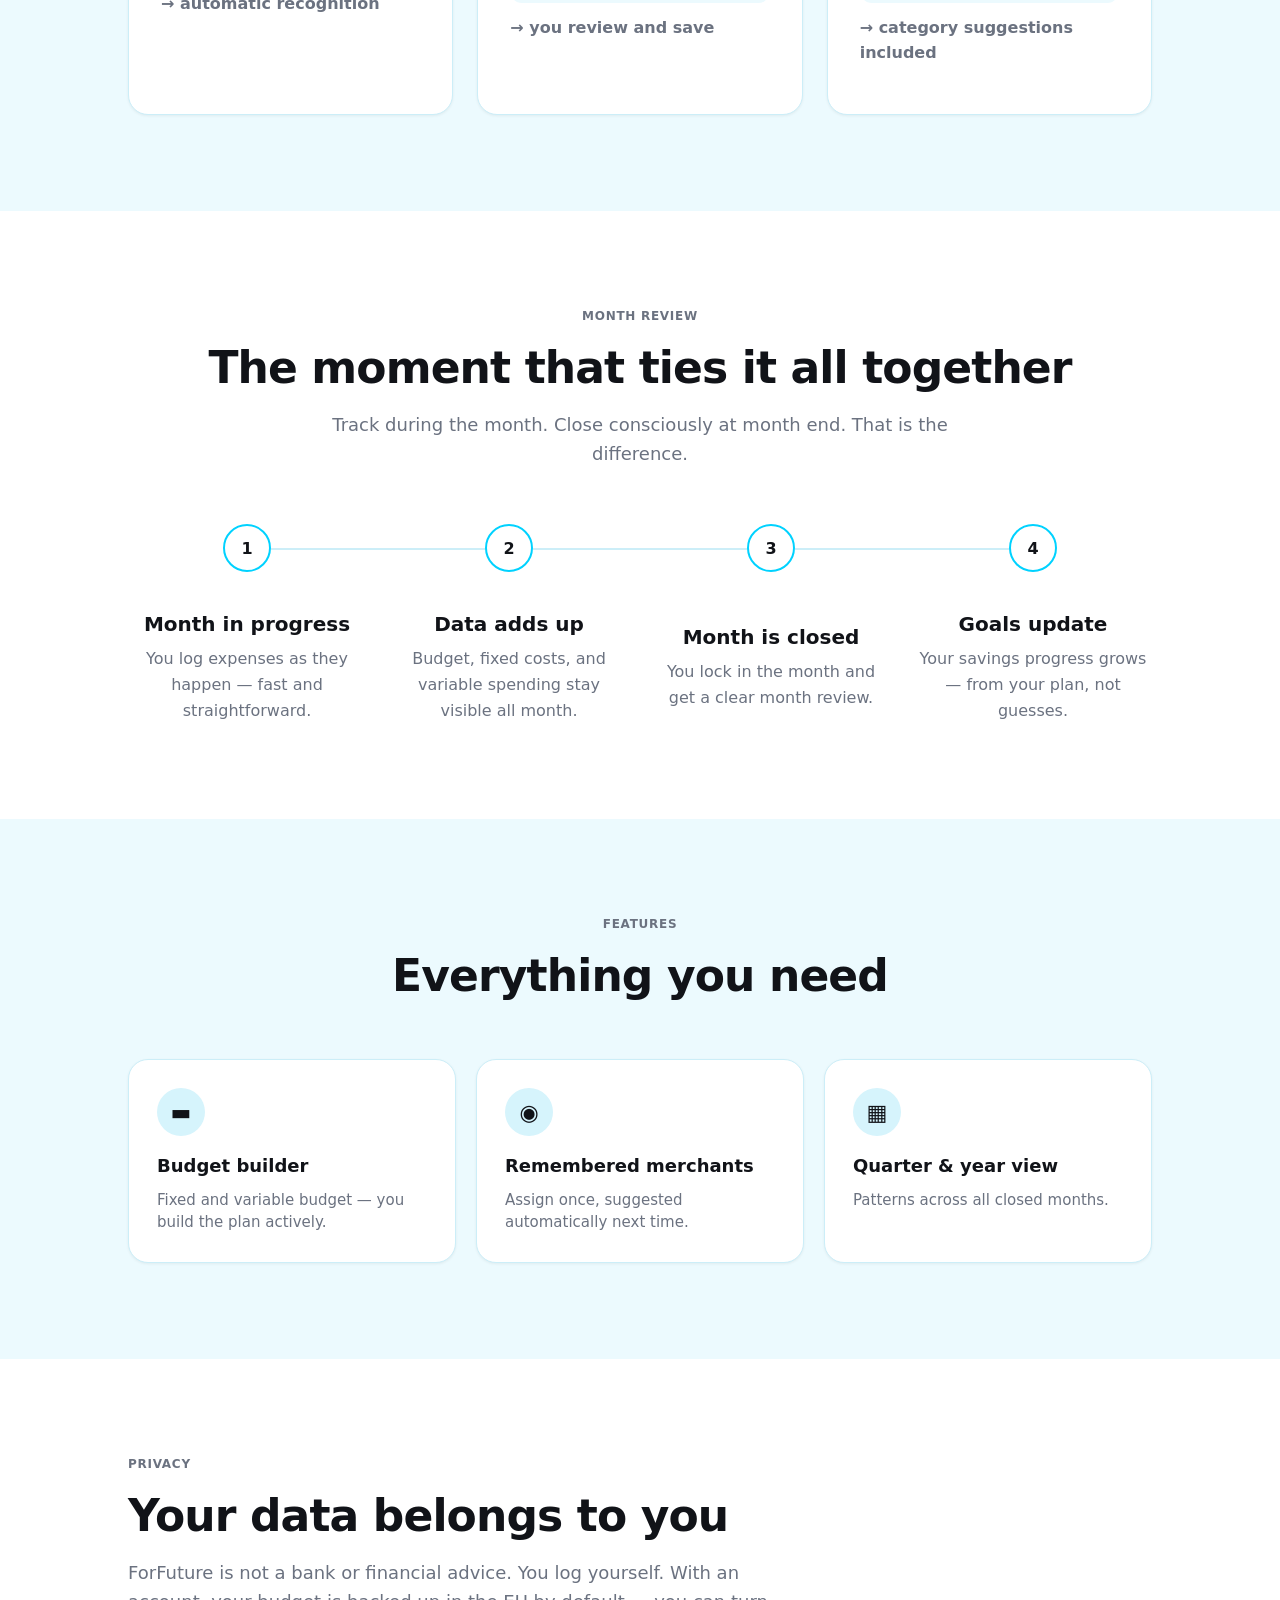
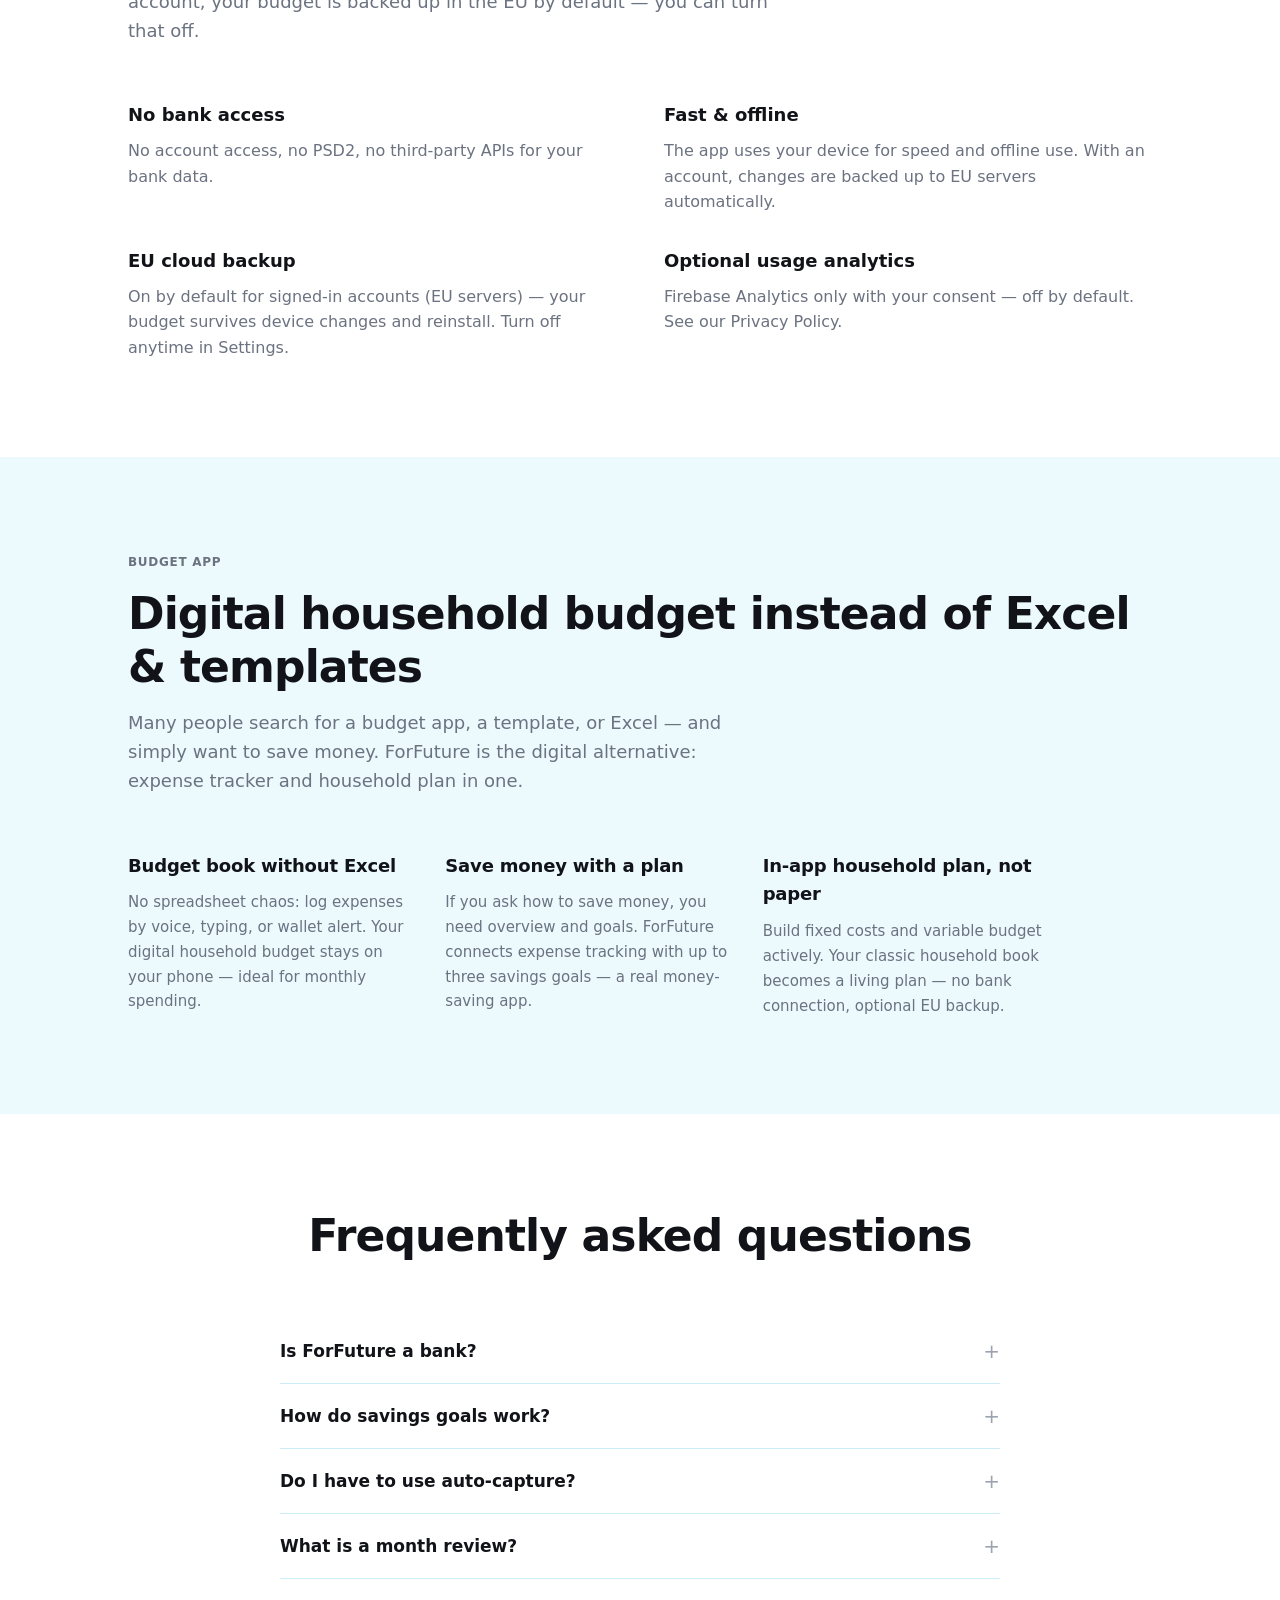
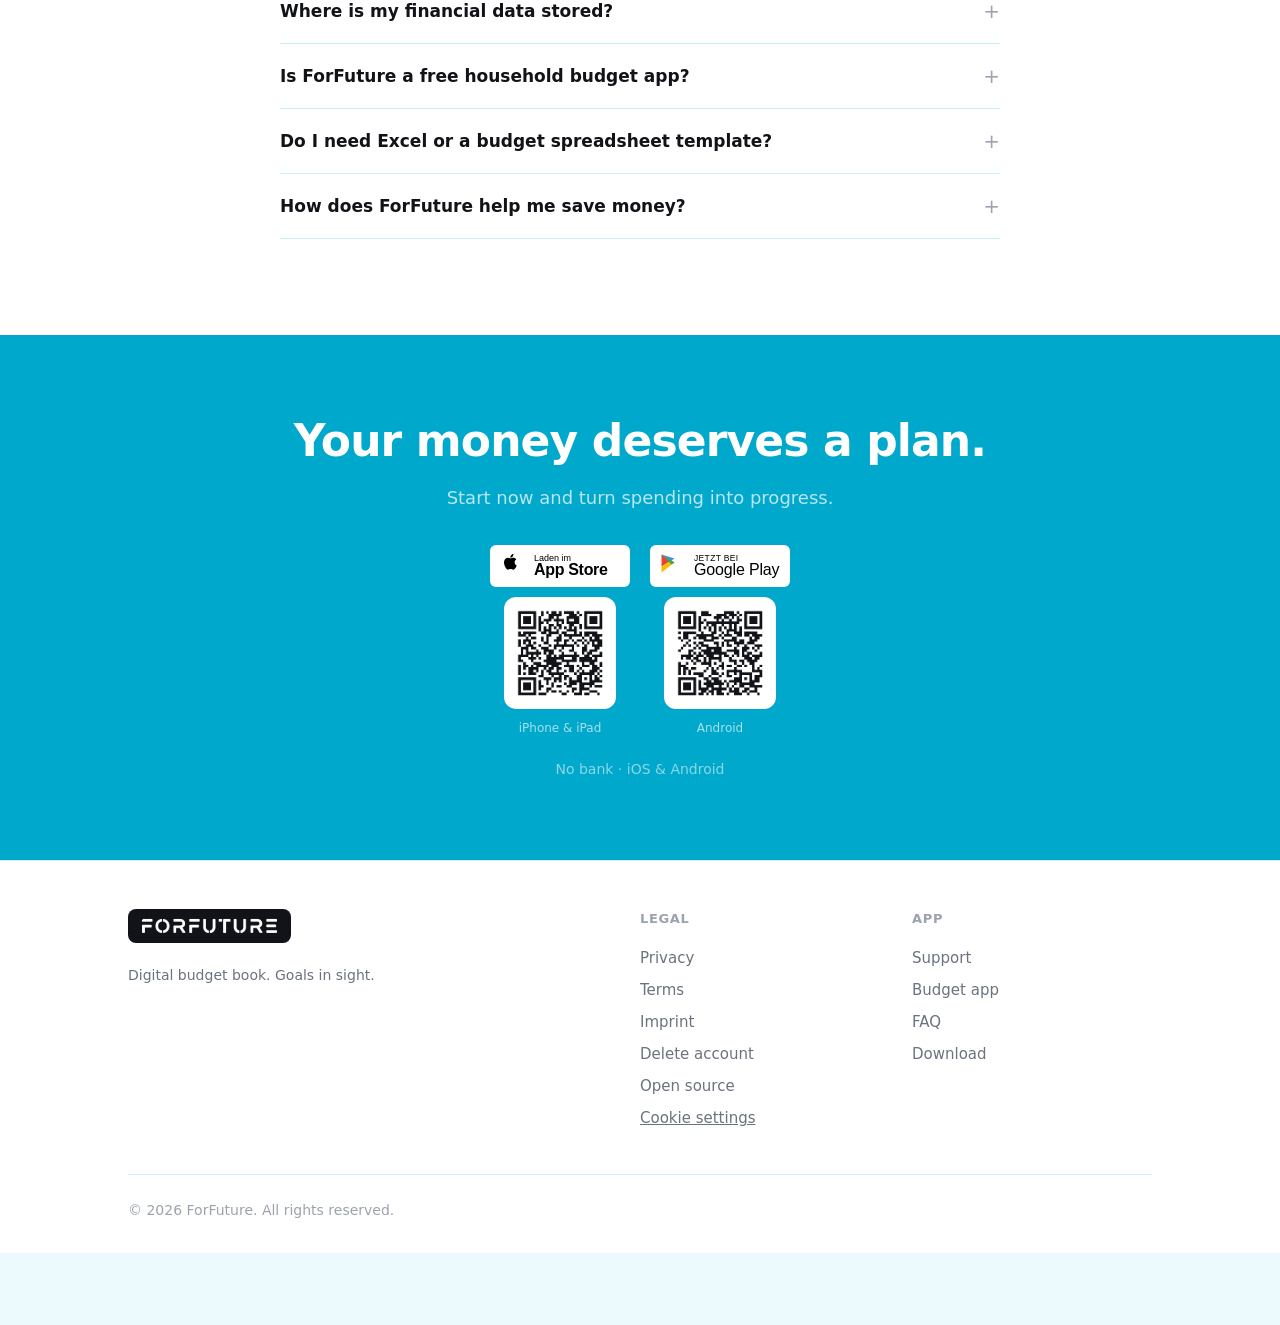
==== commit b468d12f: "Optimize landing SEO for German Haushaltsbuch keywords. Add robots/sitemap, fix cookie-consent filen" ====
--- a/index.html
+++ b/index.html
@@ -3,18 +3,48 @@
   <head>
     <meta charset="utf-8" />
     <meta name="viewport" content="width=device-width, initial-scale=1" />
-    <title>ForFuture — Ausgaben im Griff. Ziele im Blick.</title>
+    <title>Haushaltsbuch App ForFuture — digital Geld sparen ohne Excel</title>
     <meta
       name="description"
-      content="Budget- und Ziel-App ohne Bank-Anbindung. Ausgaben in Sekunden erfassen, Sparziele verfolgen, Monate abschließen."
+      content="ForFuture ist die digitale Haushaltsbuch-App für monatliche Ausgaben und Sparziele — ohne Excel, ohne Bank-Anbindung. Ausgaben-App mit App-Haushaltsplan für iOS & Android."
     />
-    <meta property="og:title" content="ForFuture — Ausgaben im Griff. Ziele im Blick." />
+    <link rel="canonical" href="https://forfuture.app/" />
+    <meta property="og:title" content="Haushaltsbuch App ForFuture — digital Geld sparen ohne Excel" />
     <meta
       property="og:description"
-      content="Erfasse Ausgaben in Sekunden und sieh, wie dein Budget dich Monat für Monat deinen Zielen näher bringt."
+      content="Digitales Haushaltsbuch statt Vorlage & Excel: Ausgaben erfassen, monatliche Ausgaben steuern, Sparziele erreichen — ohne Bank-Login."
     />
     <meta property="og:type" content="website" />
     <meta property="og:url" content="https://forfuture.app/" />
+    <meta property="og:locale" content="de_DE" />
+    <meta property="og:locale:alternate" content="en_US" />
+    <meta name="twitter:card" content="summary_large_image" />
+    <meta name="twitter:title" content="Haushaltsbuch App ForFuture — digital Geld sparen ohne Excel" />
+    <meta
+      name="twitter:description"
+      content="Digitale Haushaltsbuch-App für Ausgaben, App-Haushaltsplan und Sparziele — ohne Excel, ohne Bank."
+    />
+    <script type="application/ld+json">
+      {
+        "@context": "https://schema.org",
+        "@type": "SoftwareApplication",
+        "name": "ForFuture",
+        "applicationCategory": "FinanceApplication",
+        "operatingSystem": "iOS, Android",
+        "description": "Digitale Haushaltsbuch-App für monatliche Ausgaben und Sparziele — ohne Excel und ohne Bank-Anbindung.",
+        "url": "https://forfuture.app/",
+        "inLanguage": "de-DE",
+        "offers": {
+          "@type": "Offer",
+          "price": "0",
+          "priceCurrency": "EUR"
+        },
+        "downloadUrl": [
+          "https://apps.apple.com/de/app/forfuture/id6757244689",
+          "https://play.google.com/store/apps/details?id=com.forfuture"
+        ]
+      }
+    </script>
     <link rel="icon" href="images/favicon.png" type="image/png" sizes="32x32" />
     <link rel="icon" href="images/favicon-512.png" type="image/png" sizes="512x512" />
     <link rel="apple-touch-icon" href="images/apple-touch-icon.png" sizes="180x180" />
@@ -81,11 +111,11 @@
       <section class="hero" id="download">
         <div class="container">
           <div class="hero-intro">
-            <span class="hero-eyebrow" data-i18n="hero.eyebrow">Budget-App · Keine Bank-Anbindung</span>
-            <h1 class="hero-title" data-i18n="hero.title">Ausgaben im Griff. Ziele im Blick.</h1>
+            <span class="hero-eyebrow" data-i18n="hero.eyebrow">Haushaltsbuch-App · Keine Bank-Anbindung</span>
+            <h1 class="hero-title" data-i18n="hero.title">Digitales Haushaltsbuch. Ziele im Blick.</h1>
             <p class="hero-sub" data-i18n="hero.sub">
-              Erfasse Ausgaben in Sekunden und sieh, wie dein Budget dich Monat für Monat deinen
-              Zielen näher bringt.
+              Die Ausgaben-App für monatliche Ausgaben und Sparziele — ohne Excel, ohne Vorlage, ohne
+              Bank-Login. So sparst du Geld mit einem klaren App-Haushaltsplan.
             </p>
           </div>
 
@@ -493,6 +523,43 @@
         </div>
       </section>
 
+      <!-- SEO: Haushaltsbuch cluster -->
+      <section class="section" id="haushaltsbuch">
+        <div class="container">
+          <header class="section-header">
+            <span class="section-label" data-i18n="seo.label">Haushaltsbuch App</span>
+            <h2 class="section-title" data-i18n="seo.title">Digitales Haushaltsbuch statt Excel &amp; Vorlage</h2>
+            <p class="section-sub" data-i18n="seo.sub">
+              Viele suchen eine Haushaltsbuch-App, eine Vorlage oder Excel — und wollen einfach Geld sparen.
+              ForFuture ist die digitale Alternative: Ausgaben-App und App-Haushaltsplan in einem.
+            </p>
+          </header>
+          <div class="seo-grid">
+            <article class="seo-block">
+              <h3 data-i18n="seo1.title">Haushaltsbuch ohne Excel</h3>
+              <p data-i18n="seo1.p">
+                Kein Tabellenchaos: Erfasse Ausgaben per Sprache, Tippen oder Wallet-Hinweis.
+                Dein digitales Haushaltsbuch bleibt auf dem Handy — ideal für monatliche Ausgaben.
+              </p>
+            </article>
+            <article class="seo-block">
+              <h3 data-i18n="seo2.title">Geld sparen mit Plan</h3>
+              <p data-i18n="seo2.p">
+                Wer fragt „Wie kann man Geld sparen?“ braucht Überblick und Ziele.
+                ForFuture verbindet Ausgaben-Tracking mit bis zu drei Sparzielen — eine echte Geld-sparen-App.
+              </p>
+            </article>
+            <article class="seo-block">
+              <h3 data-i18n="seo3.title">App-Haushaltsplan statt Papier</h3>
+              <p data-i18n="seo3.p">
+                Fixkosten und variables Budget baust du aktiv auf. So wird aus dem klassischen Haushaltsbuch
+                ein lebendiger Haushaltsplan — ohne Bank-Anbindung, mit EU-Sicherung nach Wahl.
+              </p>
+            </article>
+          </div>
+        </div>
+      </section>
+
       <!-- FAQ -->
       <section class="section section--subtle" id="faq">
         <div class="container">
@@ -550,6 +617,36 @@
                 Mit Konto werden Ausgaben, Budgets und Ziele standardmäßig auf EU-Servern gesichert.
                 Die App nutzt dein Gerät für Tempo und Offline-Nutzung. Cloud-Sicherung kannst du
                 jederzeit in den Einstellungen abschalten.
+              </div>
+            </div>
+            <div class="faq-item">
+              <button class="faq-question" type="button" aria-expanded="false">
+                <span data-i18n="faq6.q">Ist ForFuture eine kostenlose Haushaltsbuch-App?</span>
+                <span class="faq-icon" aria-hidden="true">+</span>
+              </button>
+              <div class="faq-answer" data-i18n="faq6.a">
+                Du kannst ForFuture herunterladen und starten. Premium-Funktionen und Testzeitraum
+                findest du in der App bzw. im Store — ohne Bank-Anbindung und ohne Excel.
+              </div>
+            </div>
+            <div class="faq-item">
+              <button class="faq-question" type="button" aria-expanded="false">
+                <span data-i18n="faq7.q">Brauche ich Excel oder eine Haushaltsbuch-Vorlage?</span>
+                <span class="faq-icon" aria-hidden="true">+</span>
+              </button>
+              <div class="faq-answer" data-i18n="faq7.a">
+                Nein. ForFuture ersetzt Excel-Haushaltsbücher und Papier-Vorlagen durch ein digitales
+                Haushaltsbuch mit App-Haushaltsplan — Ausgaben erfassen und monatlich abschließen.
+              </div>
+            </div>
+            <div class="faq-item">
+              <button class="faq-question" type="button" aria-expanded="false">
+                <span data-i18n="faq8.q">Wie hilft ForFuture beim Geld sparen?</span>
+                <span class="faq-icon" aria-hidden="true">+</span>
+              </button>
+              <div class="faq-answer" data-i18n="faq8.a">
+                Du siehst monatliche Ausgaben klar, setzt Sparziele und schließt den Monat bewusst ab.
+                So wird aus „Wie kann man Geld sparen?“ ein wiederholbarer Plan — nicht nur Charts.
               </div>
             </div>
           </div>
@@ -643,7 +740,7 @@
                 height="24"
               />
             </span>
-            <p data-i18n="footer.tagline">Ausgaben im Griff. Ziele im Blick.</p>
+            <p data-i18n="footer.tagline">Digitales Haushaltsbuch. Ziele im Blick.</p>
           </div>
           <div class="footer-col">
             <h4 data-i18n="footer.legal">Rechtliches</h4>
@@ -657,6 +754,7 @@
           <div class="footer-col">
             <h4 data-i18n="footer.app">App</h4>
             <a href="support.html" data-i18n="footer.support">Support</a>
+            <a href="#haushaltsbuch" data-i18n="footer.seo">Haushaltsbuch App</a>
             <a href="#faq" data-i18n="footer.faq">FAQ</a>
             <a href="#download" data-i18n="footer.download">Download</a>
           </div>
--- a/landing.css
+++ b/landing.css
@@ -1218,6 +1218,36 @@
   color: var(--text-muted);
 }
 
+/* SEO content — Haushaltsbuch cluster */
+.seo-grid {
+  display: grid;
+  gap: 28px;
+  margin-top: 40px;
+  max-width: 920px;
+}
+
+@media (min-width: 768px) {
+  .seo-grid {
+    grid-template-columns: repeat(3, 1fr);
+    gap: 32px;
+  }
+}
+
+.seo-block h3 {
+  font-size: 18px;
+  font-weight: 650;
+  letter-spacing: -0.01em;
+  margin-bottom: 10px;
+  color: var(--text);
+}
+
+.seo-block p {
+  font-size: 15px;
+  line-height: 1.65;
+  color: var(--text-secondary);
+  margin: 0;
+}
+
 /* FAQ */
 .faq-list {
   max-width: 720px;
@@ -1366,6 +1396,18 @@
 }
 
 .footer-col a:hover {
+  color: var(--text);
+}
+
+.footer-col .cookie-settings-link {
+  display: block;
+  font-size: 15px;
+  color: var(--text-secondary);
+  padding: 4px 0;
+  text-align: left;
+}
+
+.footer-col .cookie-settings-link:hover {
   color: var(--text);
 }
 
--- a/cookie-consent.css
+++ b/cookie-consent.css
@@ -0,0 +1,131 @@
+/* Cookie bar — slim bottom strip (TTDSG / GDPR) */
+.cookie-banner {
+  position: fixed;
+  inset: auto 0 0 0;
+  z-index: 10000;
+  background: #fff;
+  border-top: 1px solid #e5e7eb;
+  box-shadow: 0 -4px 24px rgba(17, 19, 24, 0.08);
+  font-family: system-ui, -apple-system, 'Segoe UI', sans-serif;
+  font-size: 15px;
+  line-height: 1.45;
+  color: #374151;
+}
+
+.cookie-banner[hidden] {
+  display: none !important;
+}
+
+.cookie-banner__inner {
+  display: flex;
+  align-items: center;
+  justify-content: space-between;
+  gap: 20px;
+  max-width: 1120px;
+  margin: 0 auto;
+  padding: 14px 24px;
+}
+
+.cookie-banner__message {
+  margin: 0;
+  flex: 1 1 auto;
+  min-width: 0;
+}
+
+.cookie-banner__text {
+  color: #374151;
+}
+
+.cookie-banner__learn {
+  margin-left: 6px;
+  color: #111318;
+  text-decoration: underline;
+  font-weight: 500;
+  white-space: nowrap;
+}
+
+.cookie-banner__learn:hover {
+  color: #00a8cc;
+}
+
+.cookie-banner__actions {
+  display: flex;
+  flex-shrink: 0;
+  align-items: center;
+  gap: 10px;
+}
+
+.cookie-banner__btn {
+  min-height: 40px;
+  padding: 8px 20px;
+  border-radius: 8px;
+  font-family: inherit;
+  font-size: 14px;
+  font-weight: 600;
+  cursor: pointer;
+  white-space: nowrap;
+  transition: background 0.2s, border-color 0.2s, color 0.2s;
+}
+
+.cookie-banner__btn--decline {
+  background: #fff;
+  color: #111318;
+  border: 1px solid #d1d5db;
+}
+
+.cookie-banner__btn--decline:hover {
+  background: #f9fafb;
+  border-color: #9ca3af;
+}
+
+.cookie-banner__btn--accept {
+  background: #111318;
+  color: #fff;
+  border: 1px solid #111318;
+}
+
+.cookie-banner__btn--accept:hover {
+  background: #2a2f36;
+  border-color: #2a2f36;
+}
+
+.cookie-settings-link {
+  display: inline;
+  margin: 0;
+  padding: 0;
+  border: none;
+  background: none;
+  color: inherit;
+  font: inherit;
+  text-decoration: underline;
+  cursor: pointer;
+}
+
+.cookie-settings-link:hover {
+  color: #00a8cc;
+}
+
+body.has-cookie-banner {
+  padding-bottom: 72px;
+}
+
+@media (max-width: 640px) {
+  body.has-cookie-banner {
+    padding-bottom: 120px;
+  }
+
+  .cookie-banner__inner {
+    flex-direction: column;
+    align-items: stretch;
+    padding: 14px 16px;
+    gap: 14px;
+  }
+
+  .cookie-banner__actions {
+    justify-content: flex-end;
+  }
+
+  .cookie-banner__btn {
+    flex: 1 1 0;
+  }
+}
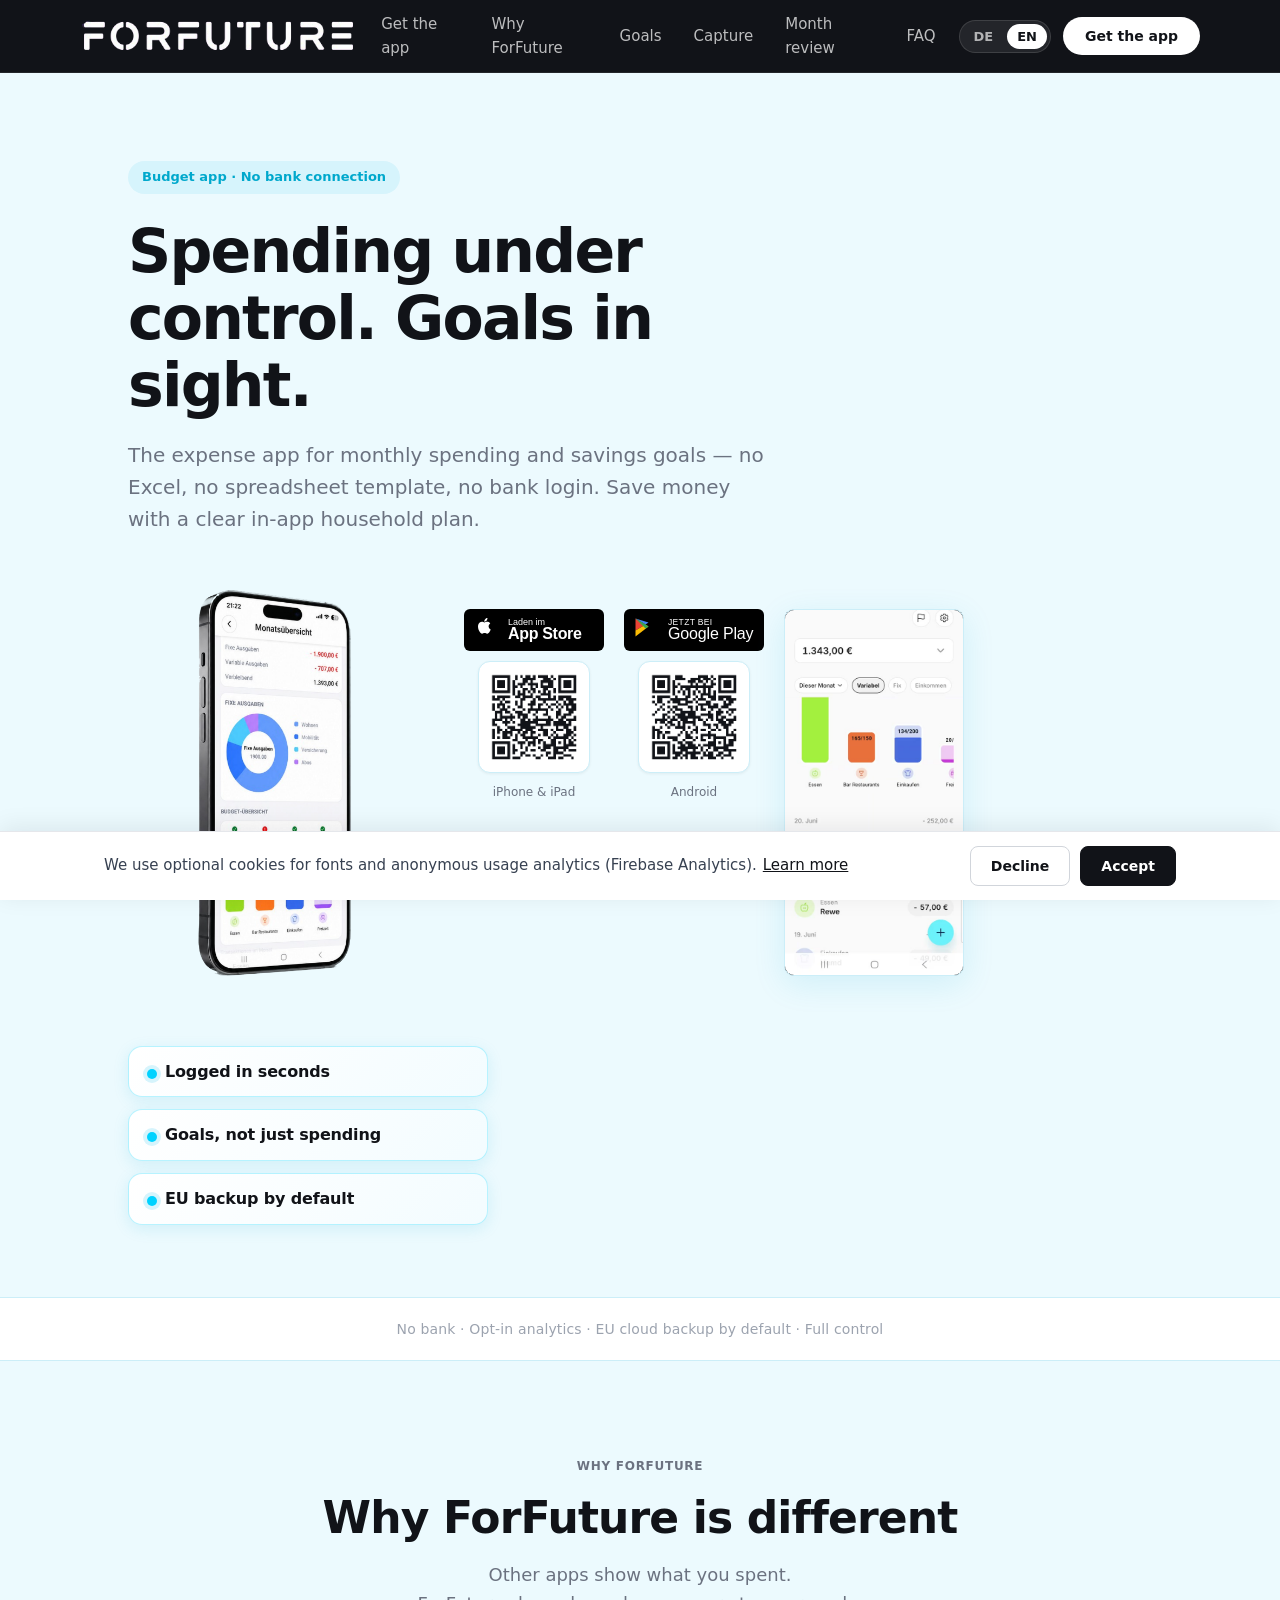
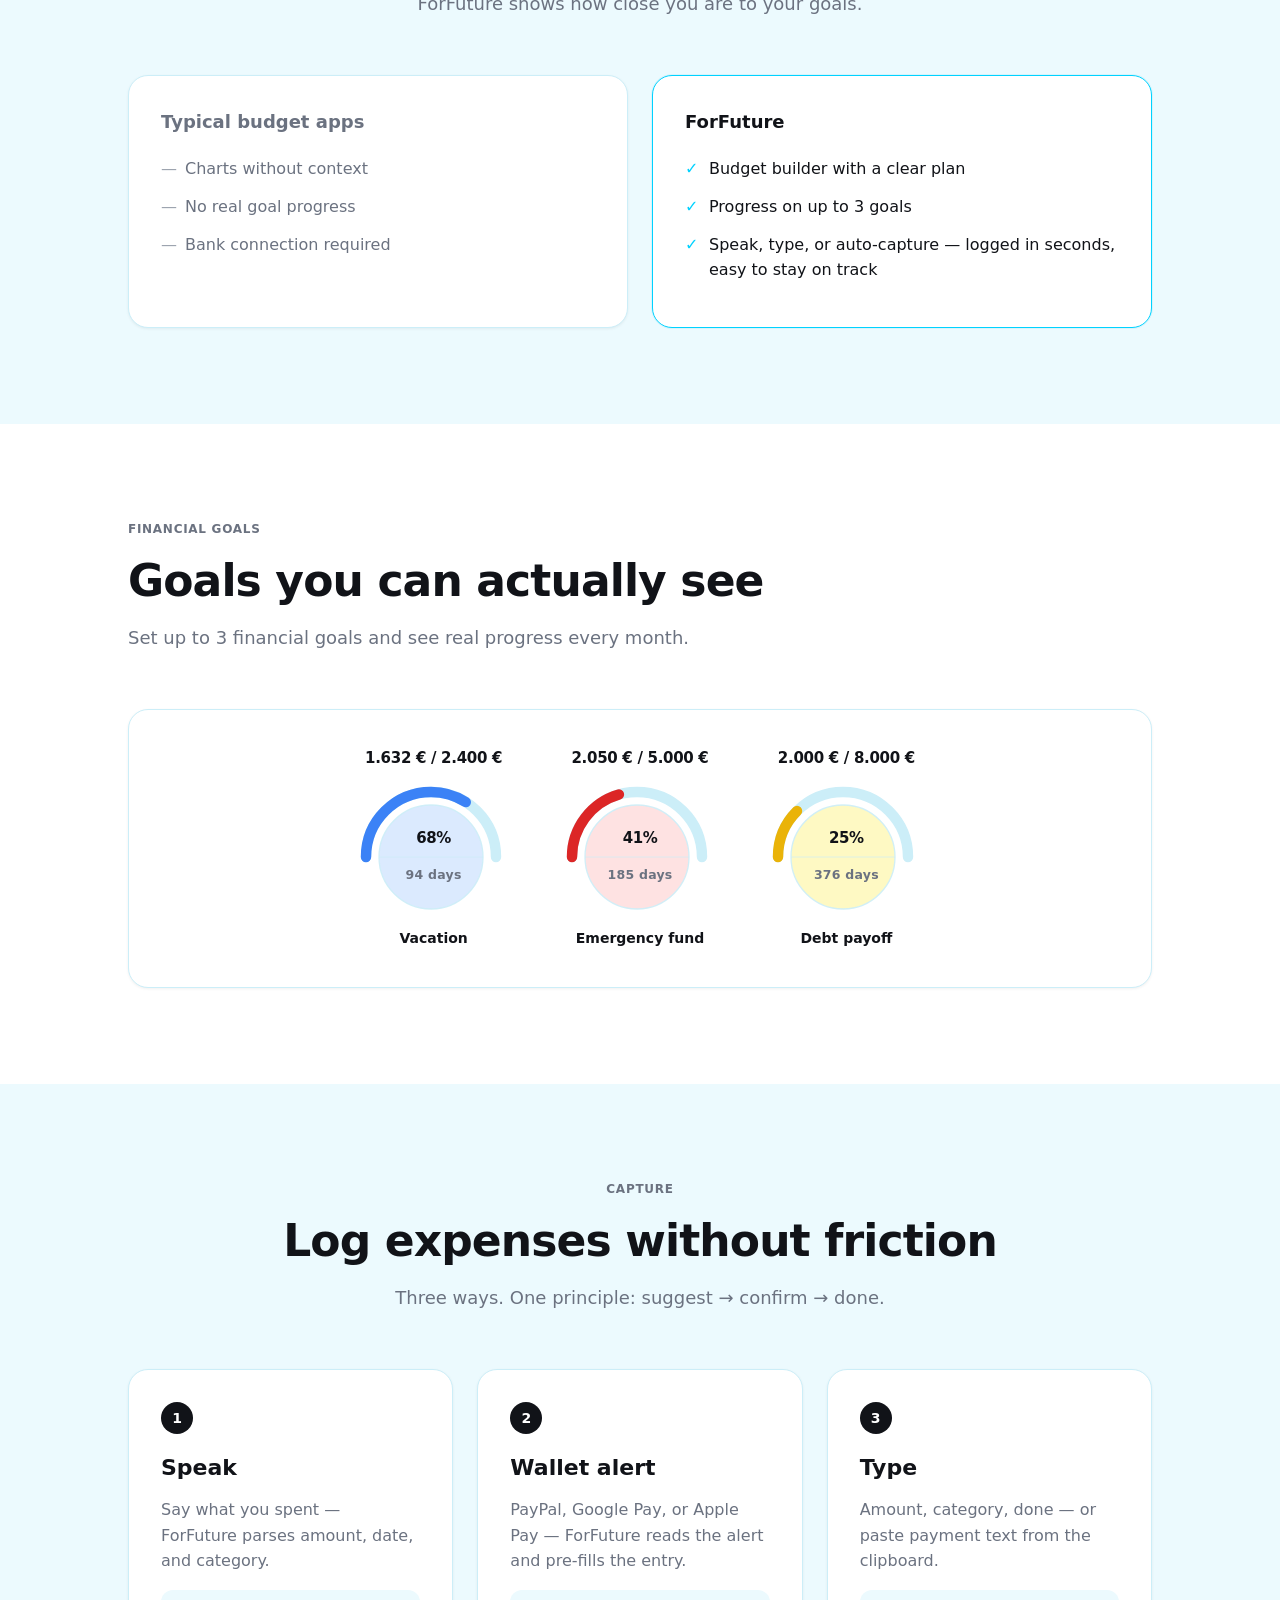
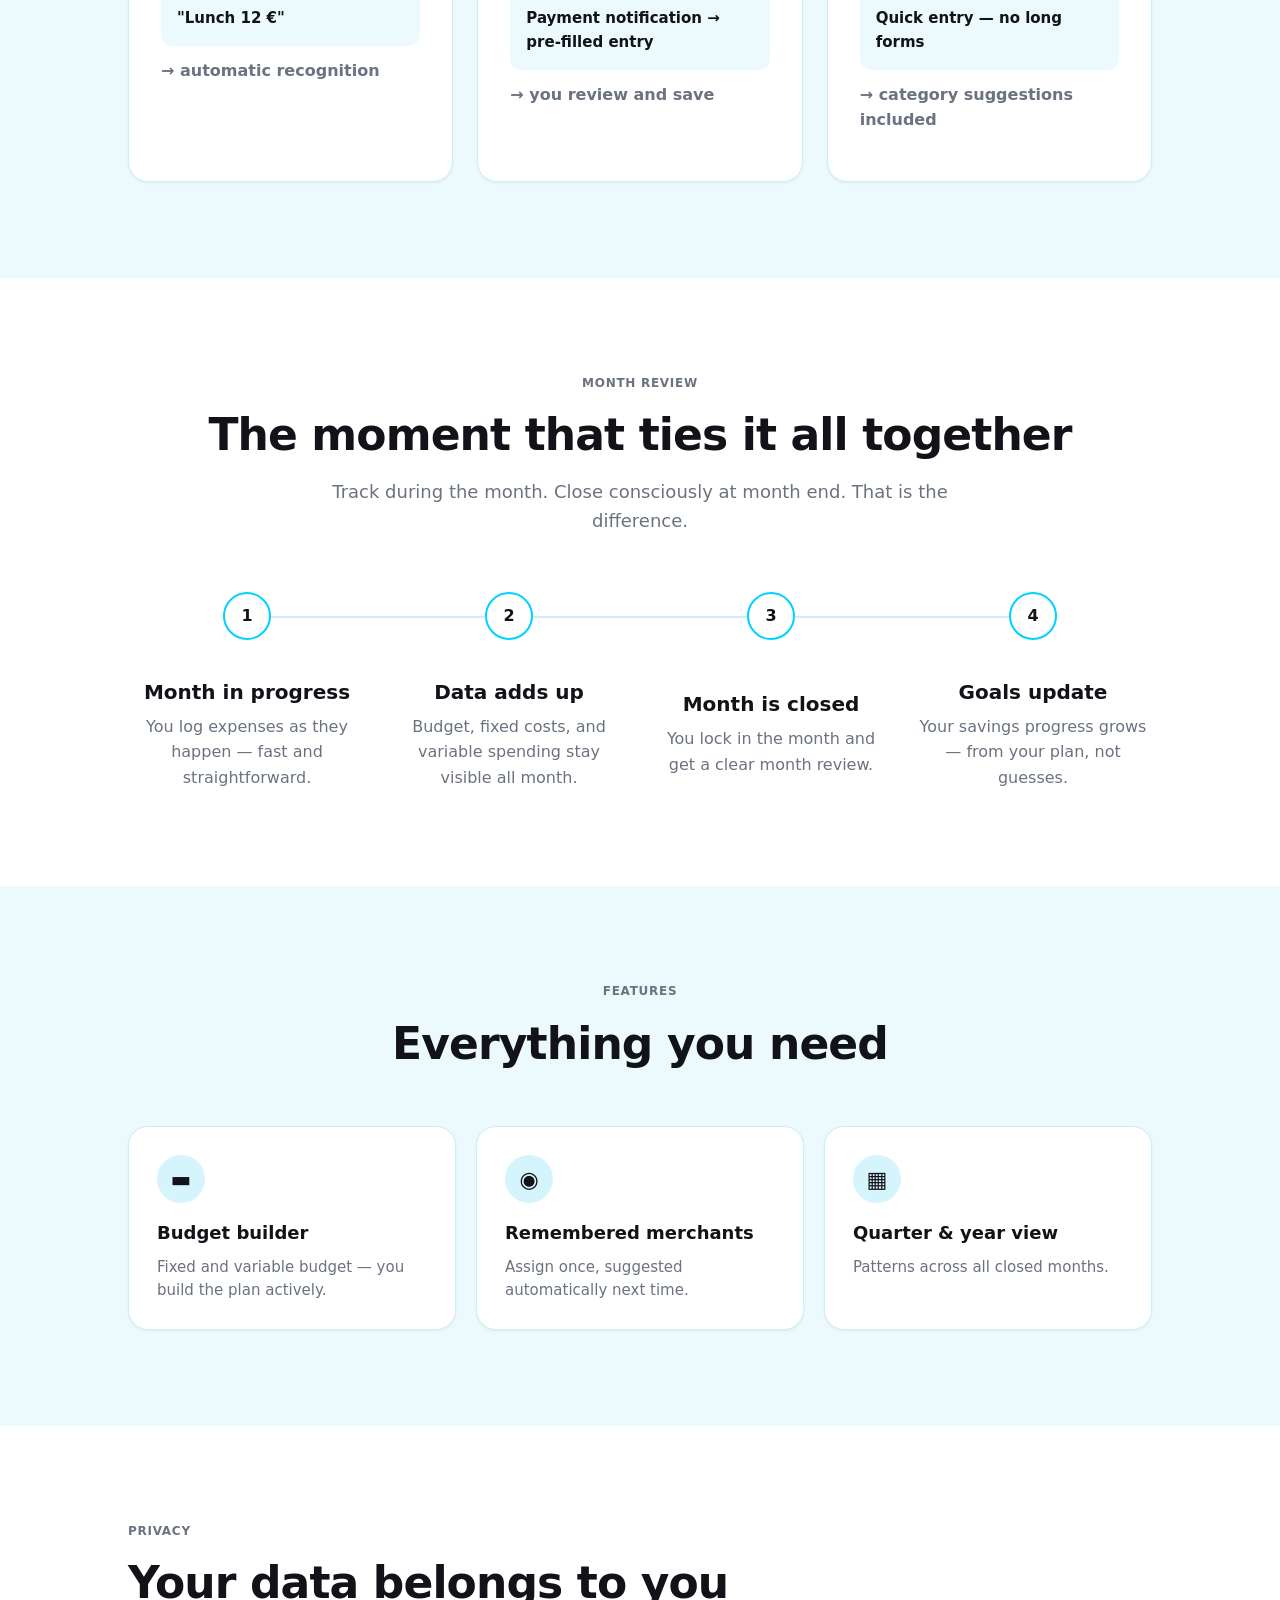
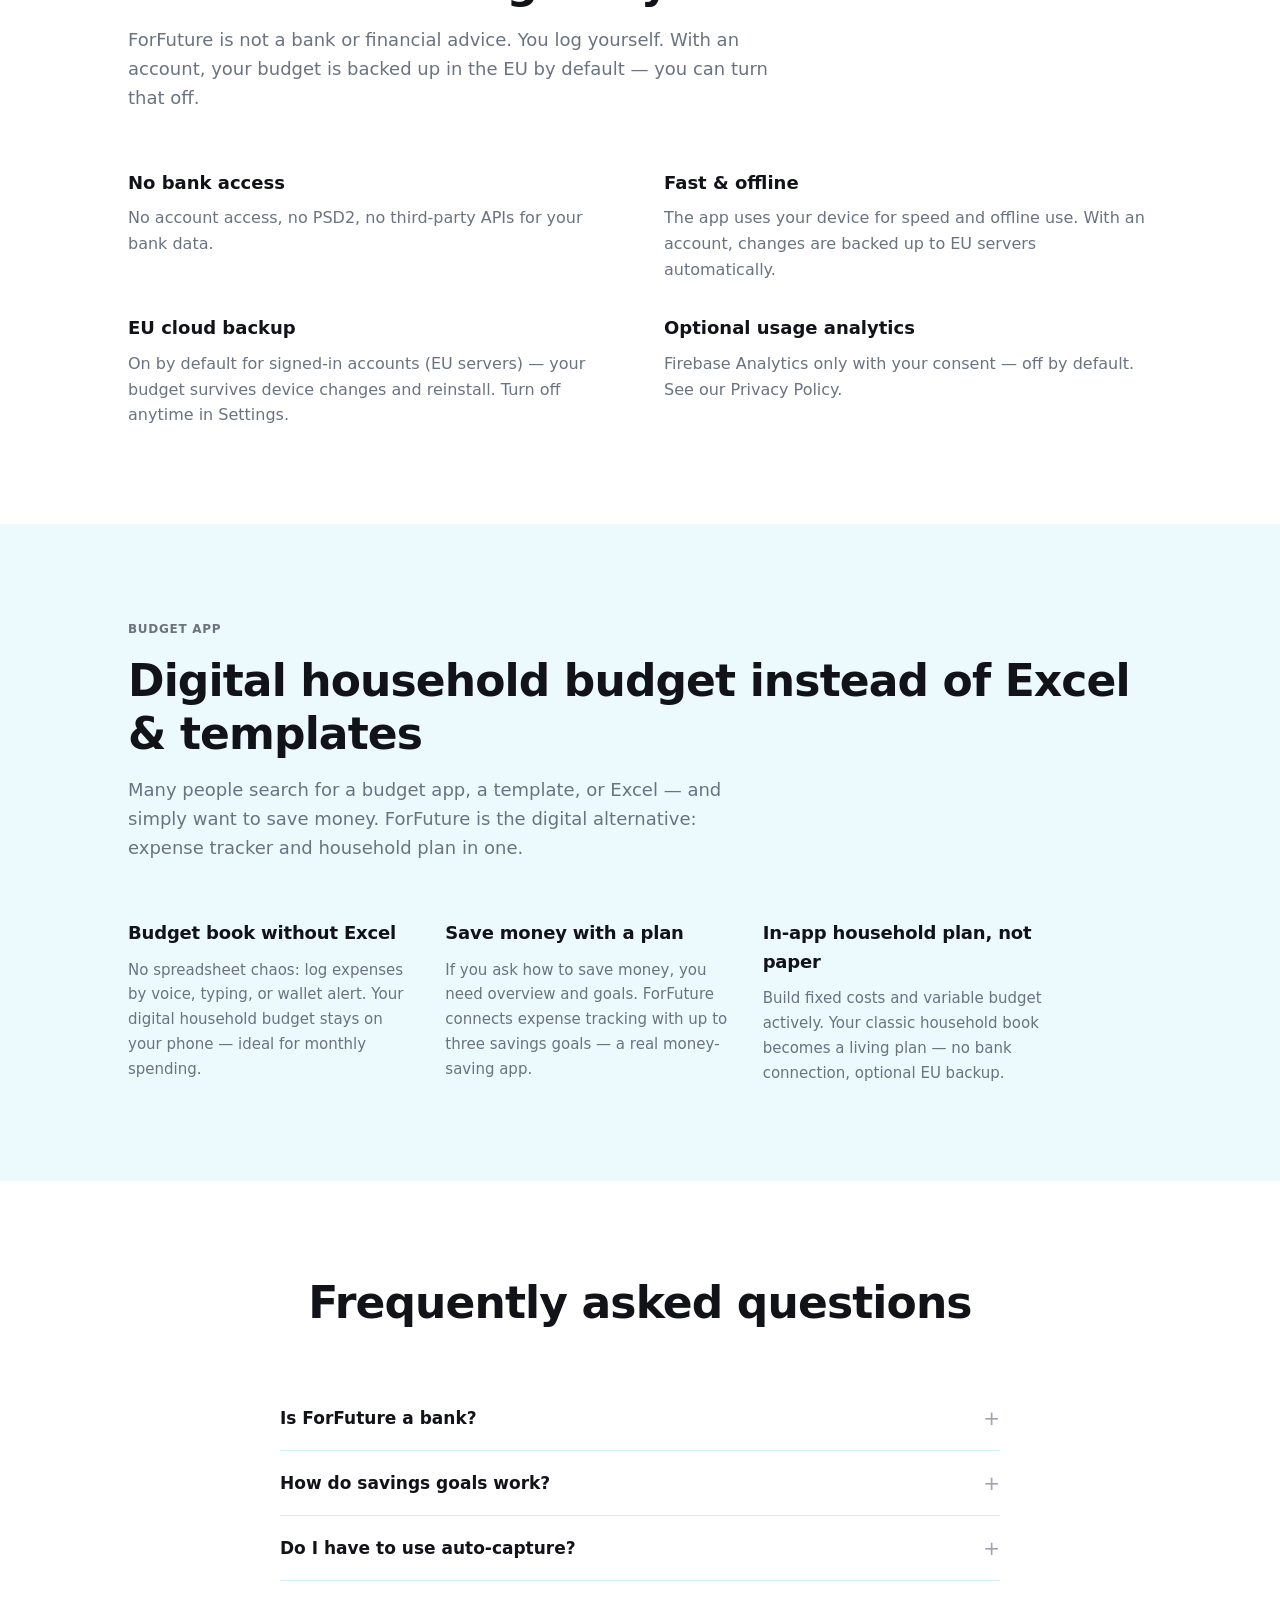
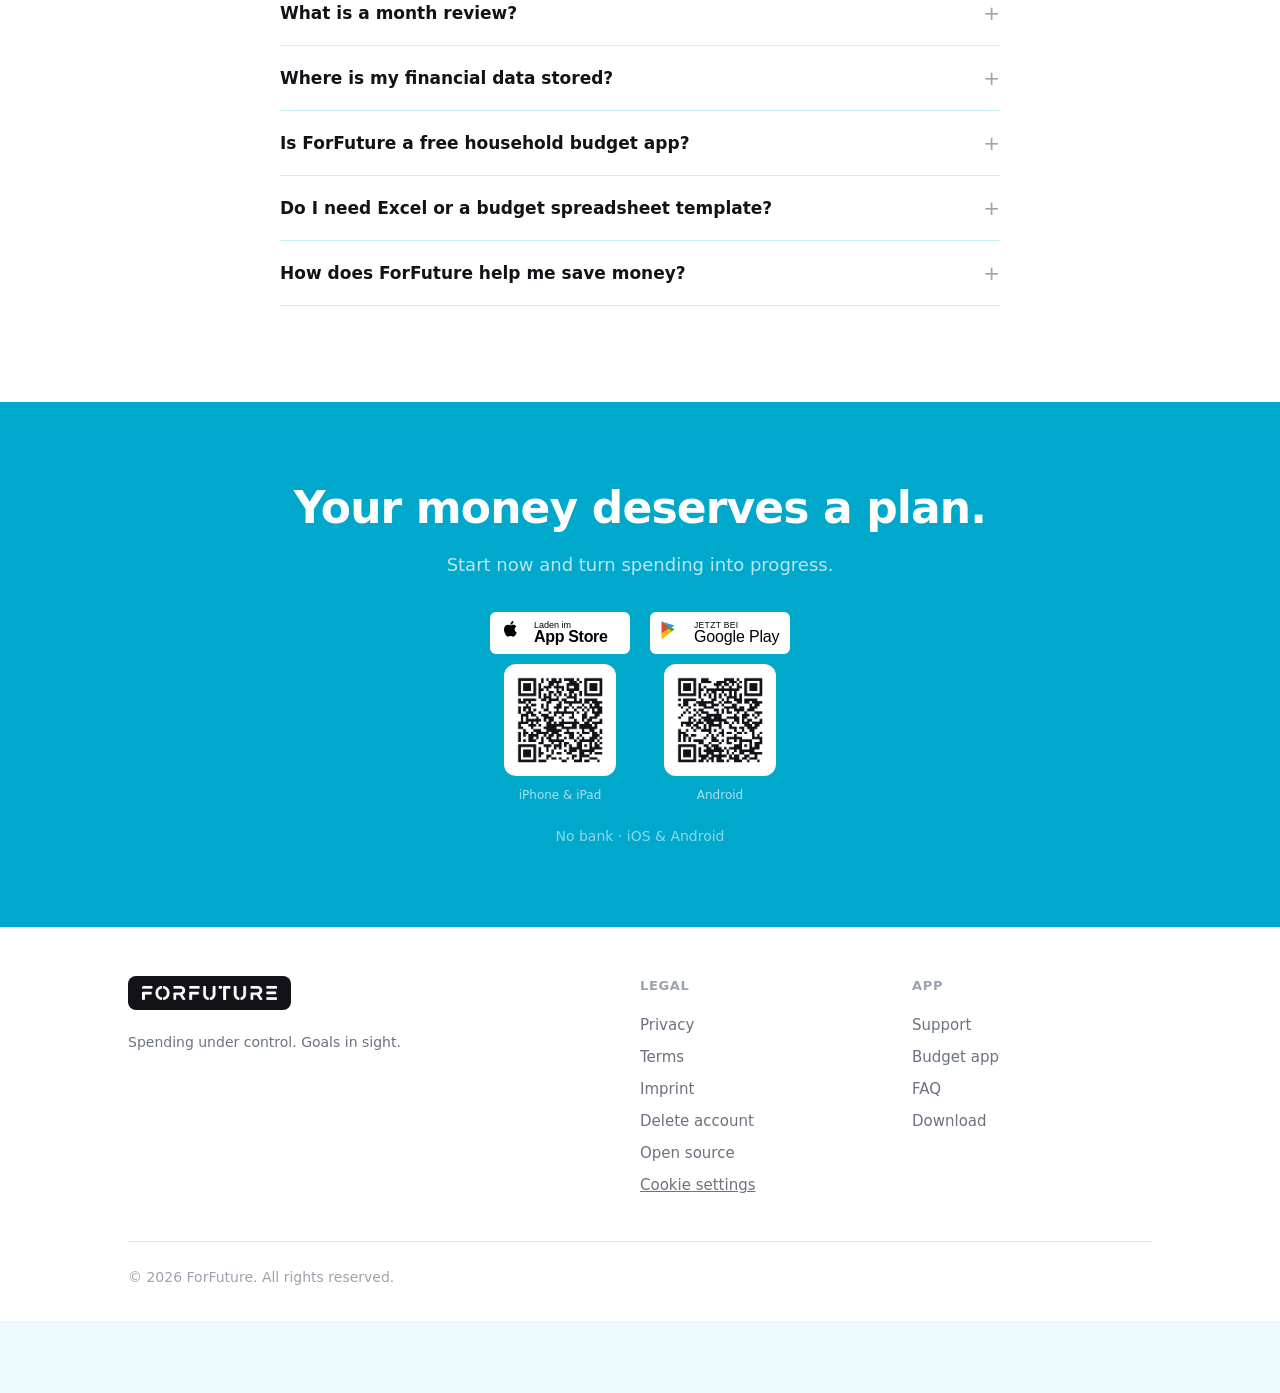
==== commit 9c6d668d: "Restore hero motto: Ausgaben im Griff, Ziele im Blick. Keep Haushaltsbuch out of the main H1; use it" ====
--- a/index.html
+++ b/index.html
@@ -112,7 +112,7 @@
         <div class="container">
           <div class="hero-intro">
             <span class="hero-eyebrow" data-i18n="hero.eyebrow">Haushaltsbuch-App · Keine Bank-Anbindung</span>
-            <h1 class="hero-title" data-i18n="hero.title">Digitales Haushaltsbuch. Ziele im Blick.</h1>
+            <h1 class="hero-title" data-i18n="hero.title">Ausgaben im Griff, Ziele im Blick.</h1>
             <p class="hero-sub" data-i18n="hero.sub">
               Die Ausgaben-App für monatliche Ausgaben und Sparziele — ohne Excel, ohne Vorlage, ohne
               Bank-Login. So sparst du Geld mit einem klaren App-Haushaltsplan.
@@ -740,7 +740,7 @@
                 height="24"
               />
             </span>
-            <p data-i18n="footer.tagline">Digitales Haushaltsbuch. Ziele im Blick.</p>
+            <p data-i18n="footer.tagline">Ausgaben im Griff, Ziele im Blick.</p>
           </div>
           <div class="footer-col">
             <h4 data-i18n="footer.legal">Rechtliches</h4>
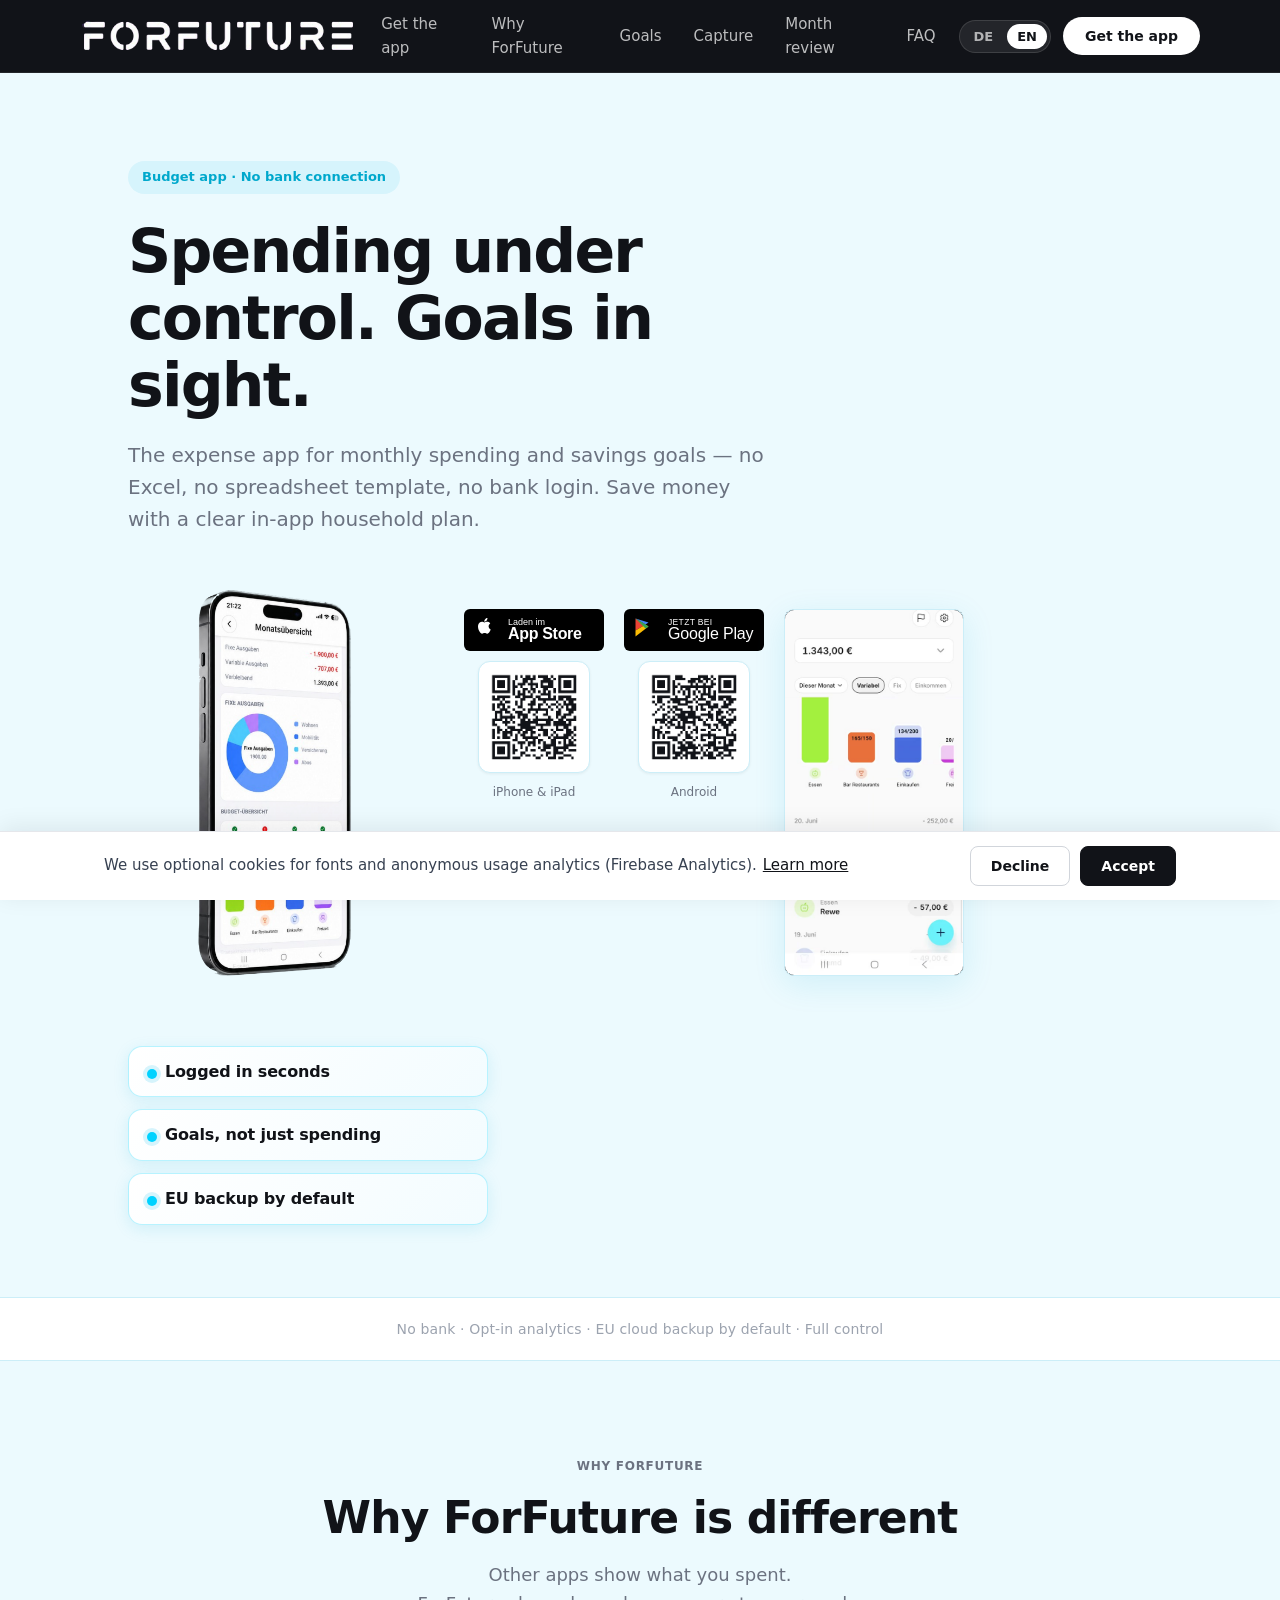
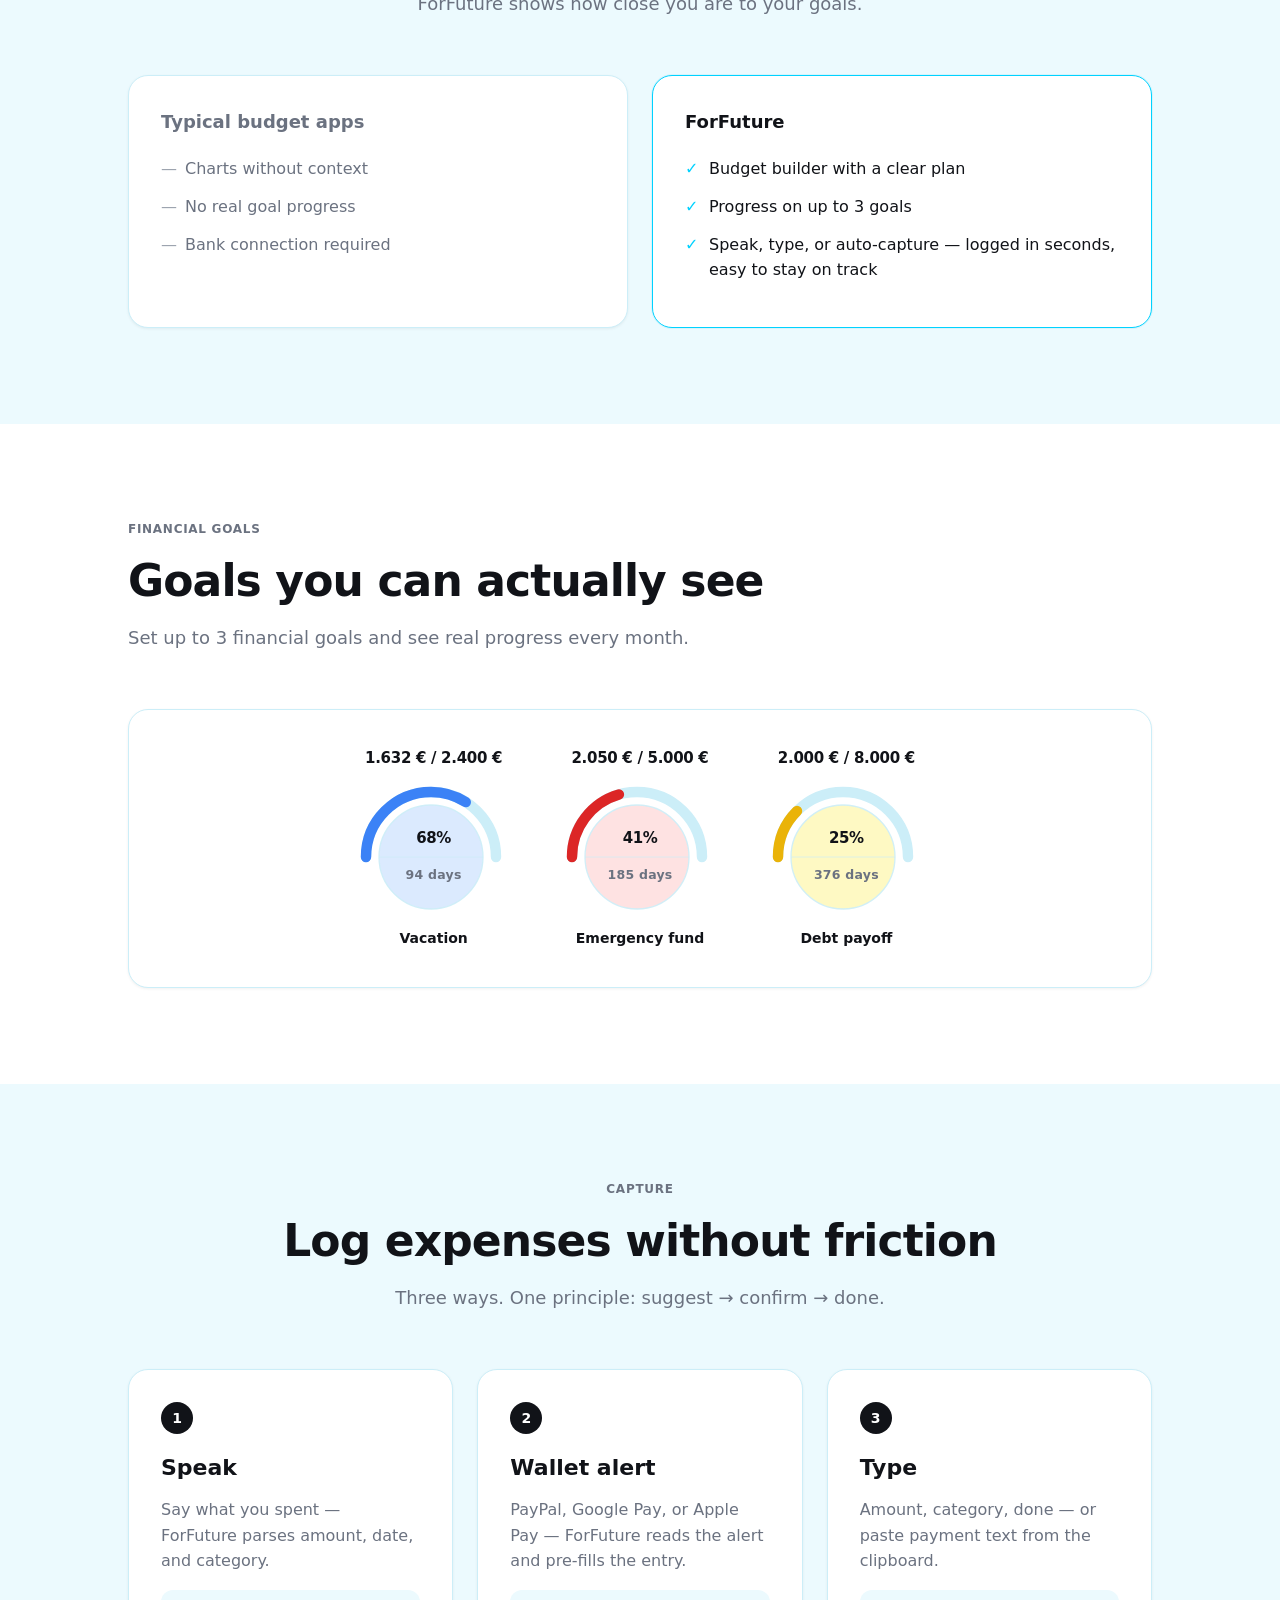
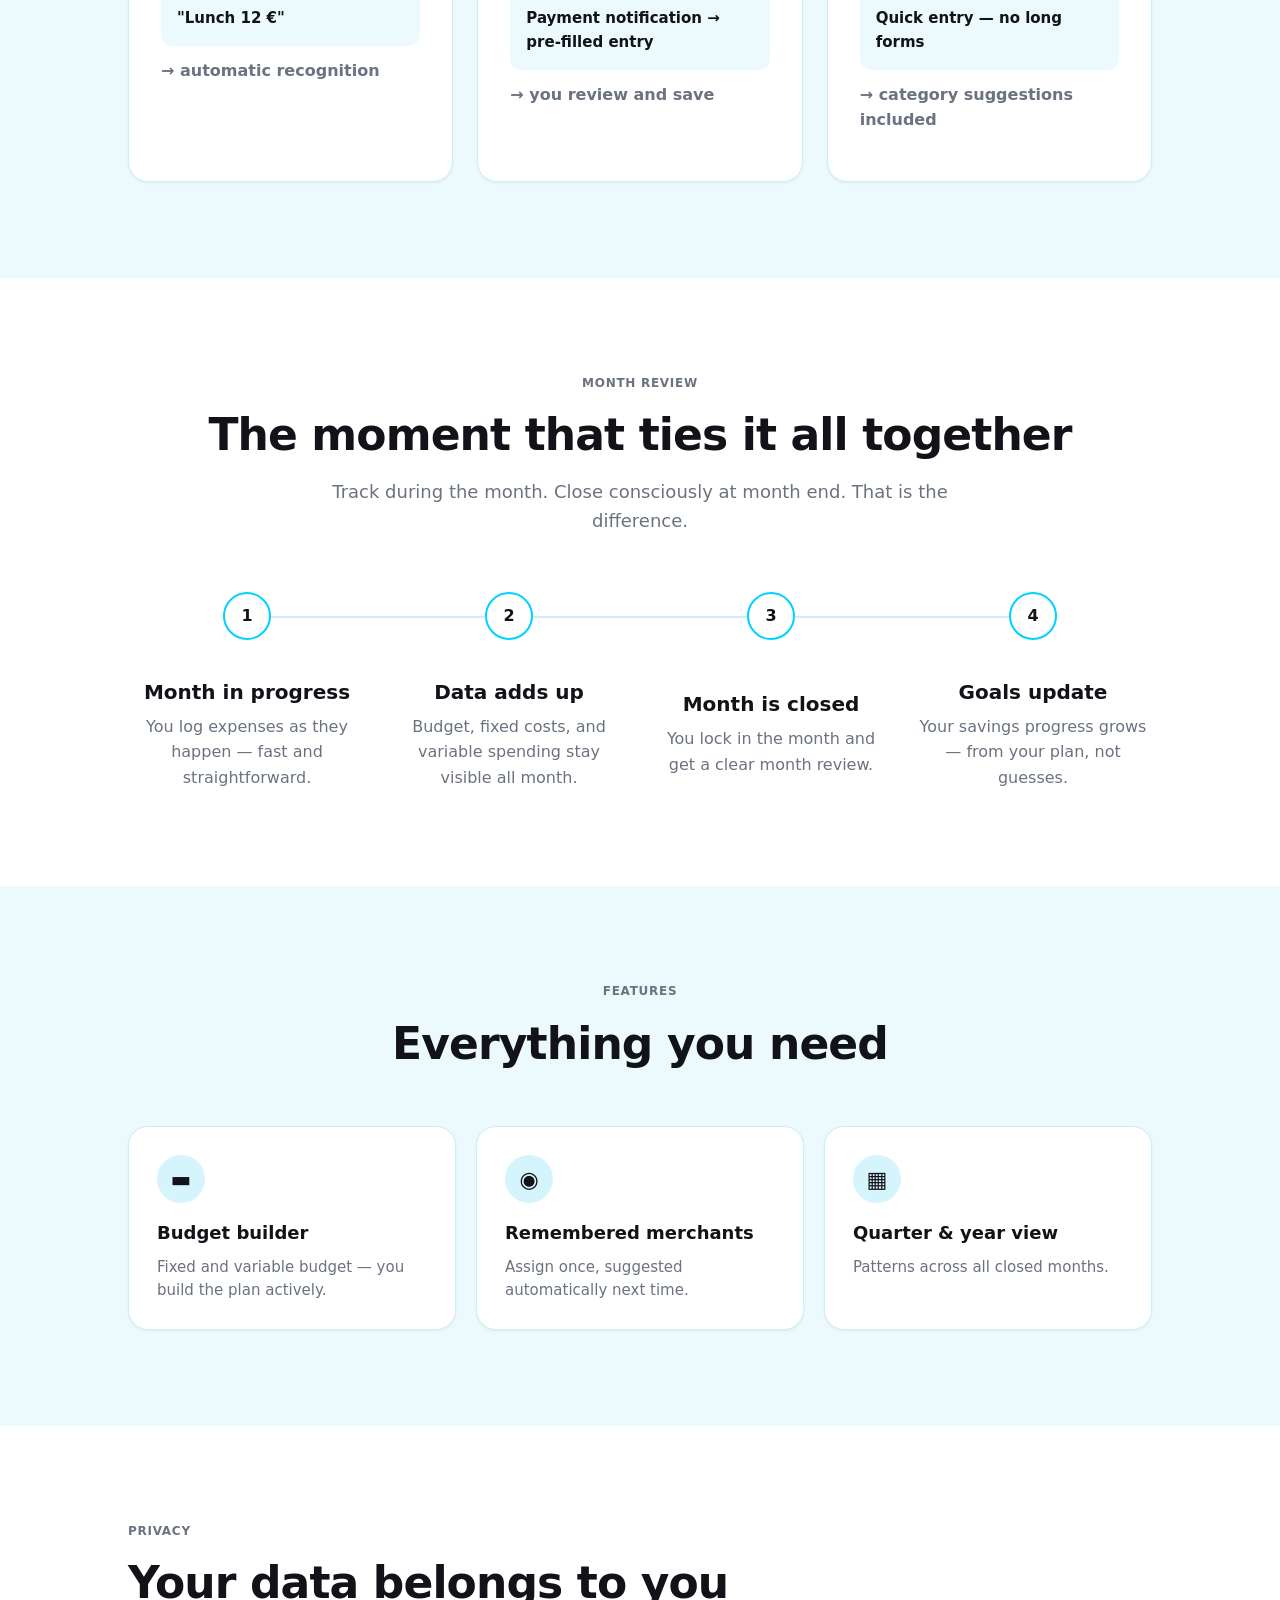
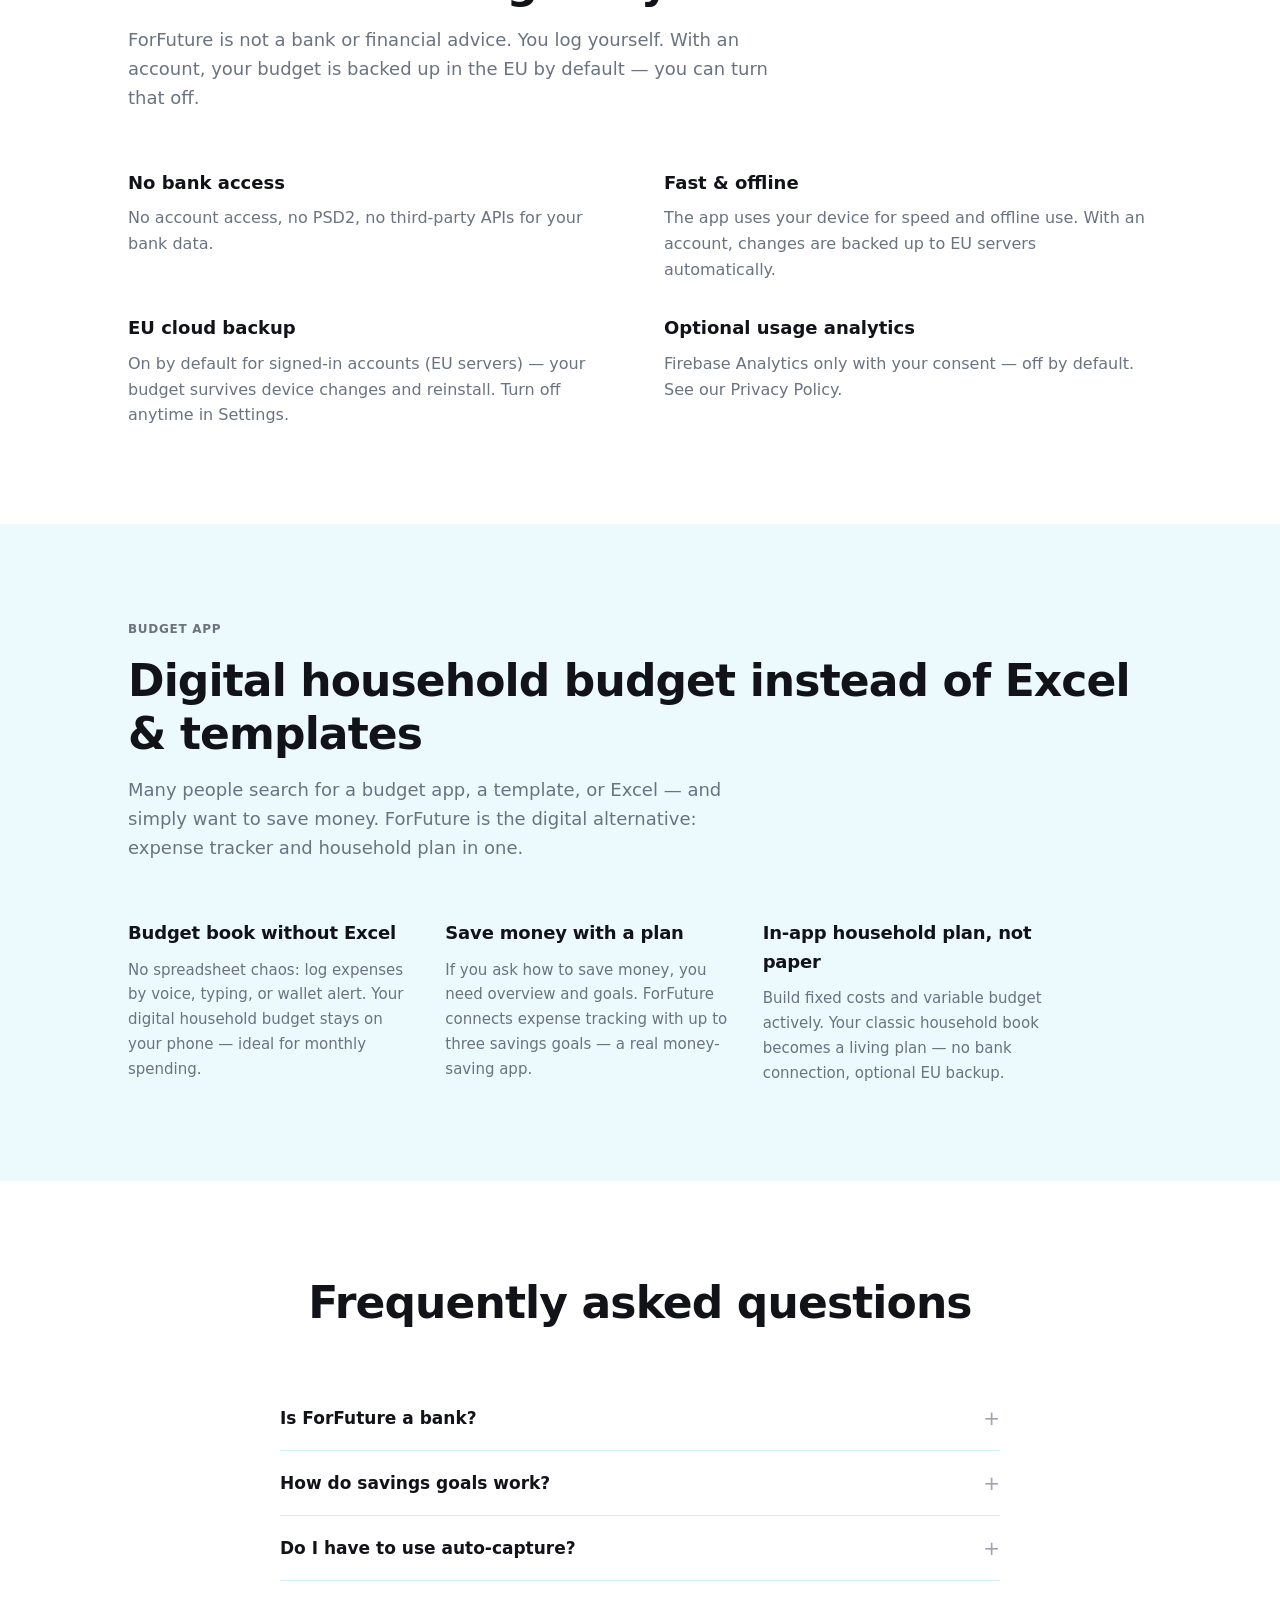
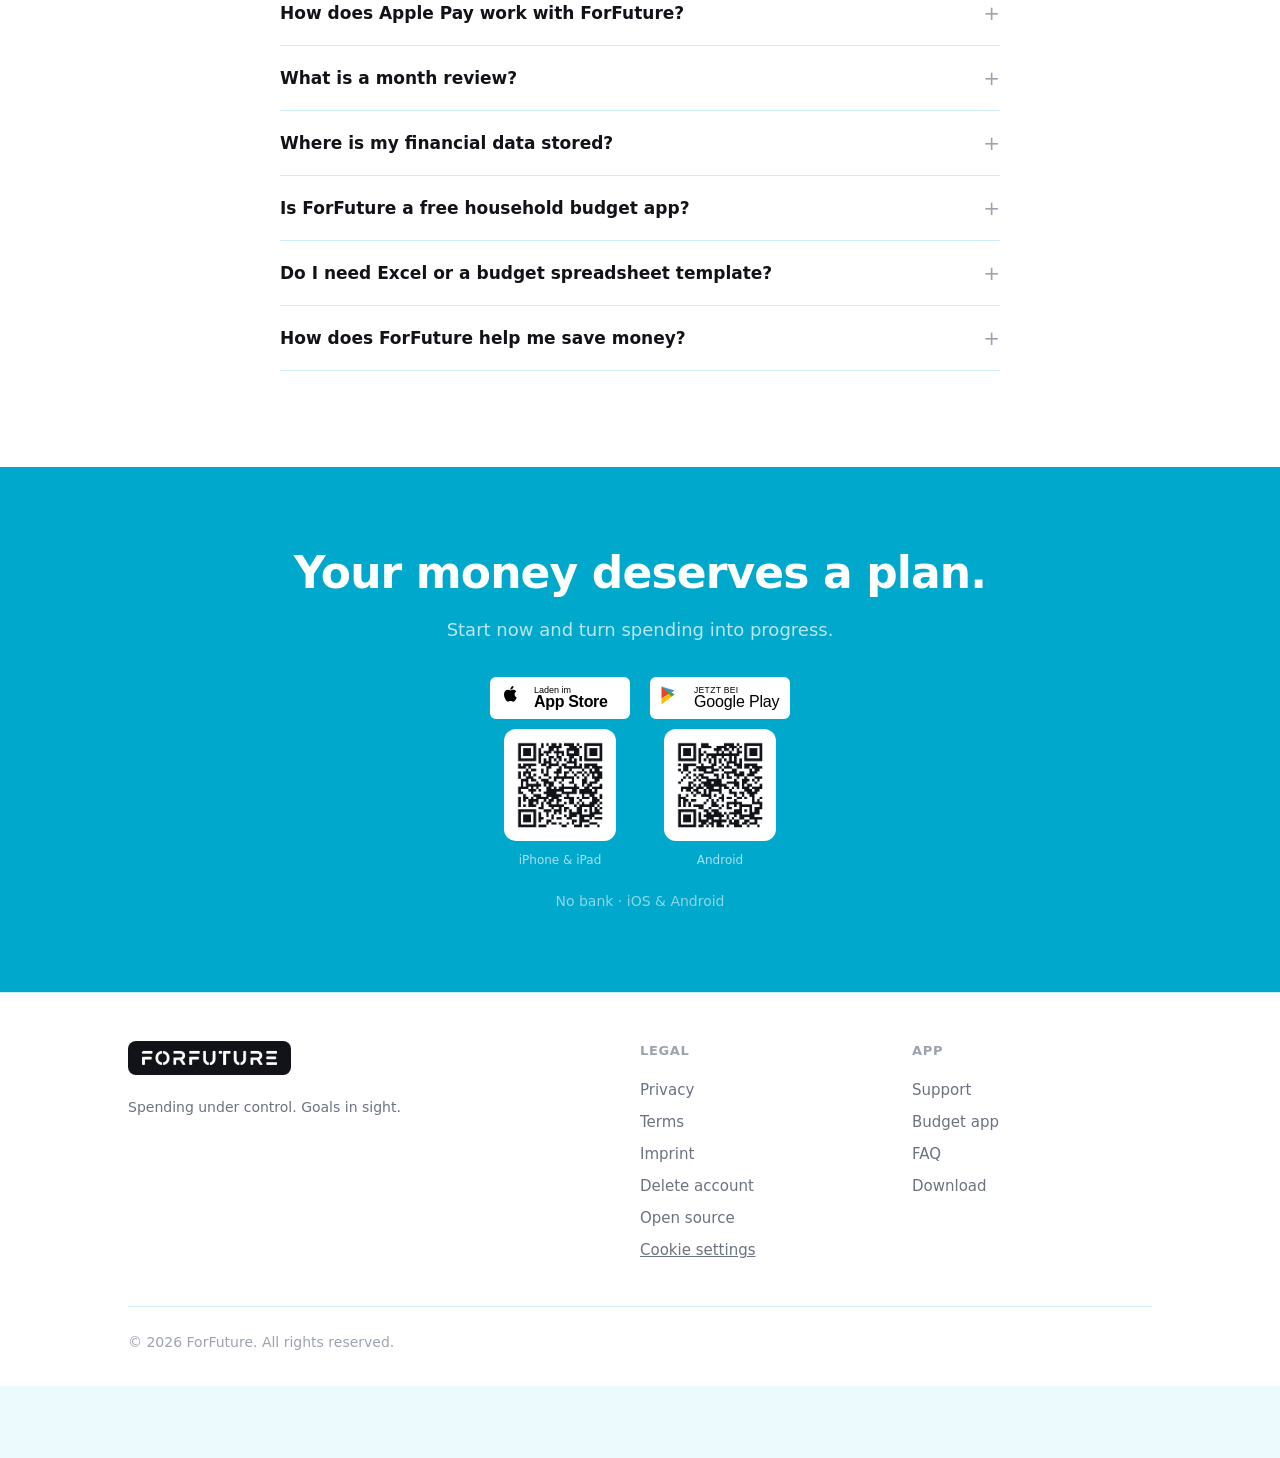
==== commit cf2e80b3: "Update landing FAQs for auto-capture and Apple Pay Shortcuts. Clarify optional Android notifications" ====
--- a/index.html
+++ b/index.html
@@ -594,8 +594,22 @@
                 <span class="faq-icon" aria-hidden="true">+</span>
               </button>
               <div class="faq-answer" data-i18n="faq3.a">
-                Nein. Sprechen, Tippen und Einfügen funktionieren immer. Auto-Erfassung aus
-                Wallet-Hinweisen ist optional.
+                Nein. Sprechen, Tippen und Einfügen funktionieren immer. Optional: auf Android
+                Mitteilungen von PayPal/Google Pay; auf dem iPhone Apple Pay an der Kasse über eine
+                einmalige Kurzbefehle-Automation (ForFuture – Wallet payment). Du prüfst und speicherst
+                jede Ausgabe selbst.
+              </div>
+            </div>
+            <div class="faq-item">
+              <button class="faq-question" type="button" aria-expanded="false">
+                <span data-i18n="faq3b.q">Wie funktioniert Apple Pay mit ForFuture?</span>
+                <span class="faq-icon" aria-hidden="true">+</span>
+              </button>
+              <div class="faq-answer" data-i18n="faq3b.a">
+                Nur NFC an der Kasse (nicht online). In den Einstellungen Auto-Erfassung und Apple Pay
+                aktivieren, dann in Kurzbefehle einmal: Wallet/Transaktion → Karte → Sofort ausführen
+                an → Aktion „ForFuture – Wallet payment“ mit Betrag und Händler aus Kurzbefehl-Eingabe.
+                Danach kann jede Tap-Zahlung die Ausgabe vorbefüllen.
               </div>
             </div>
             <div class="faq-item">
